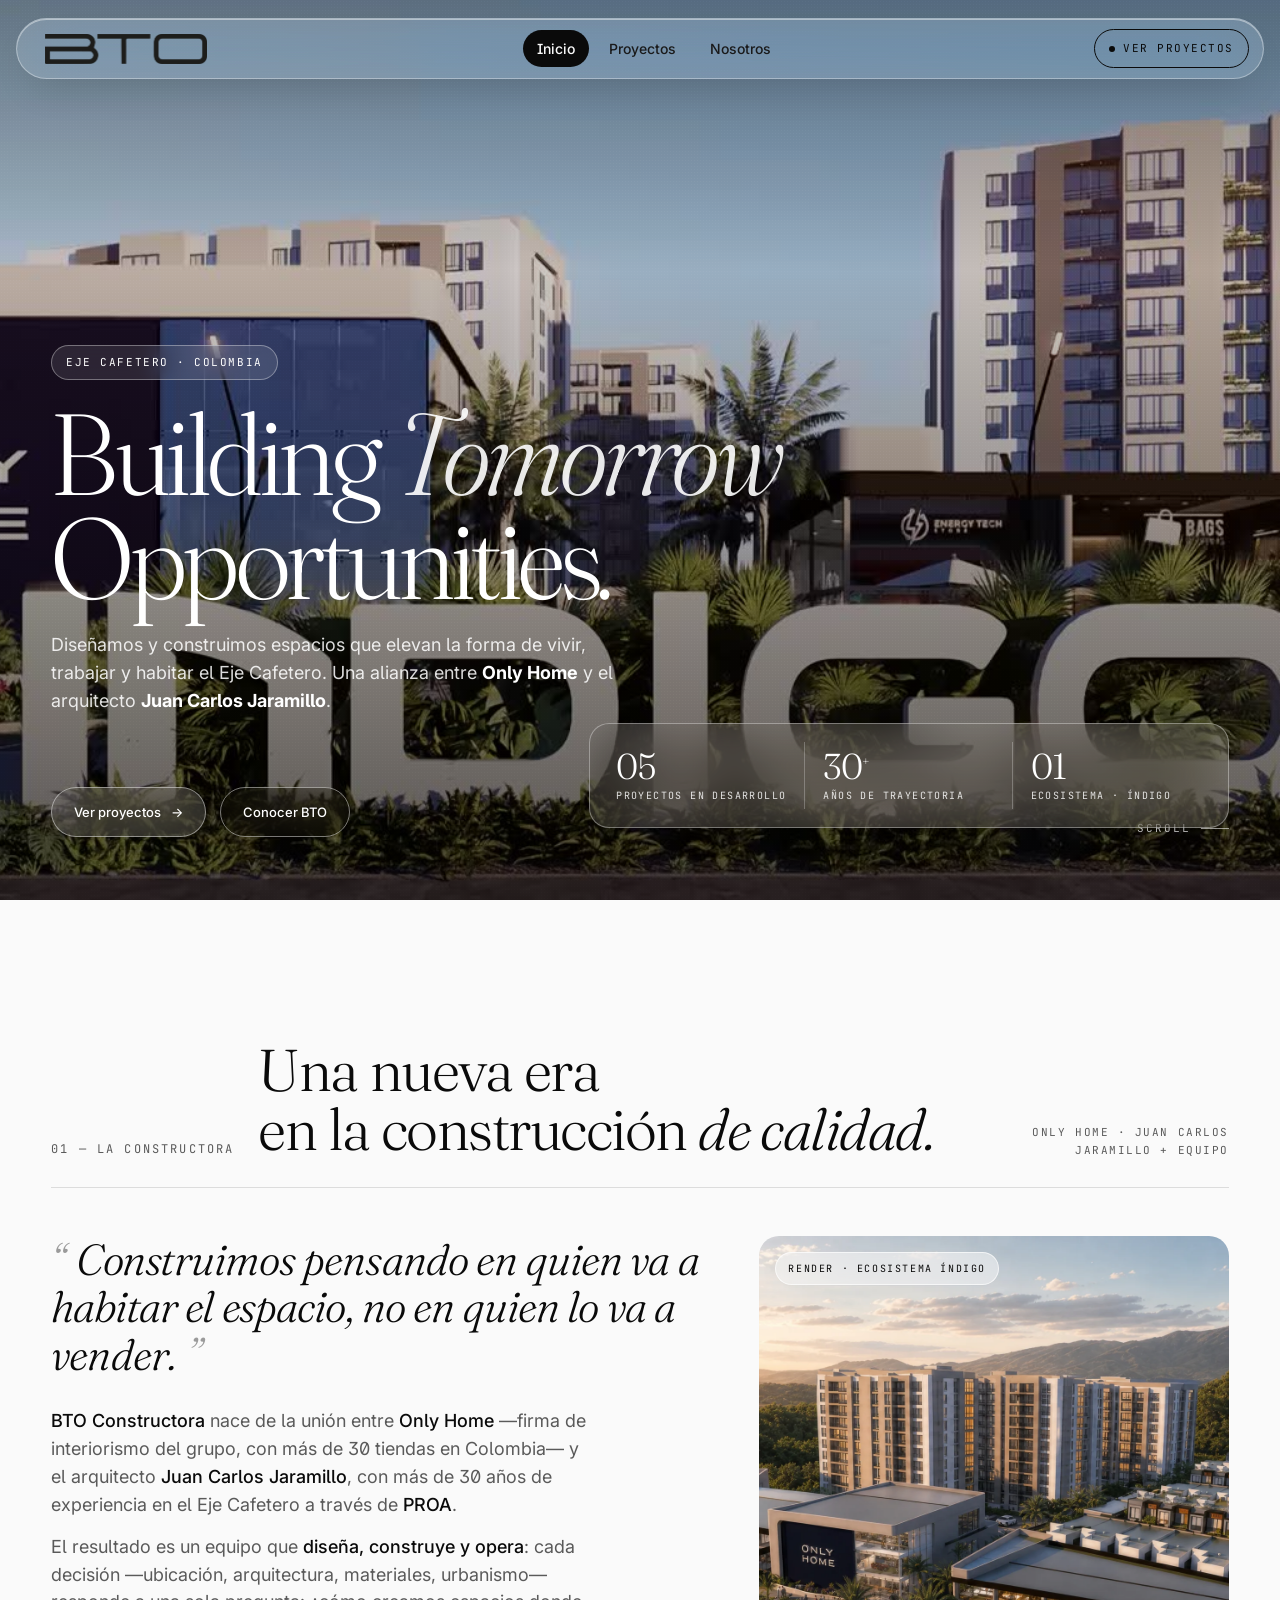
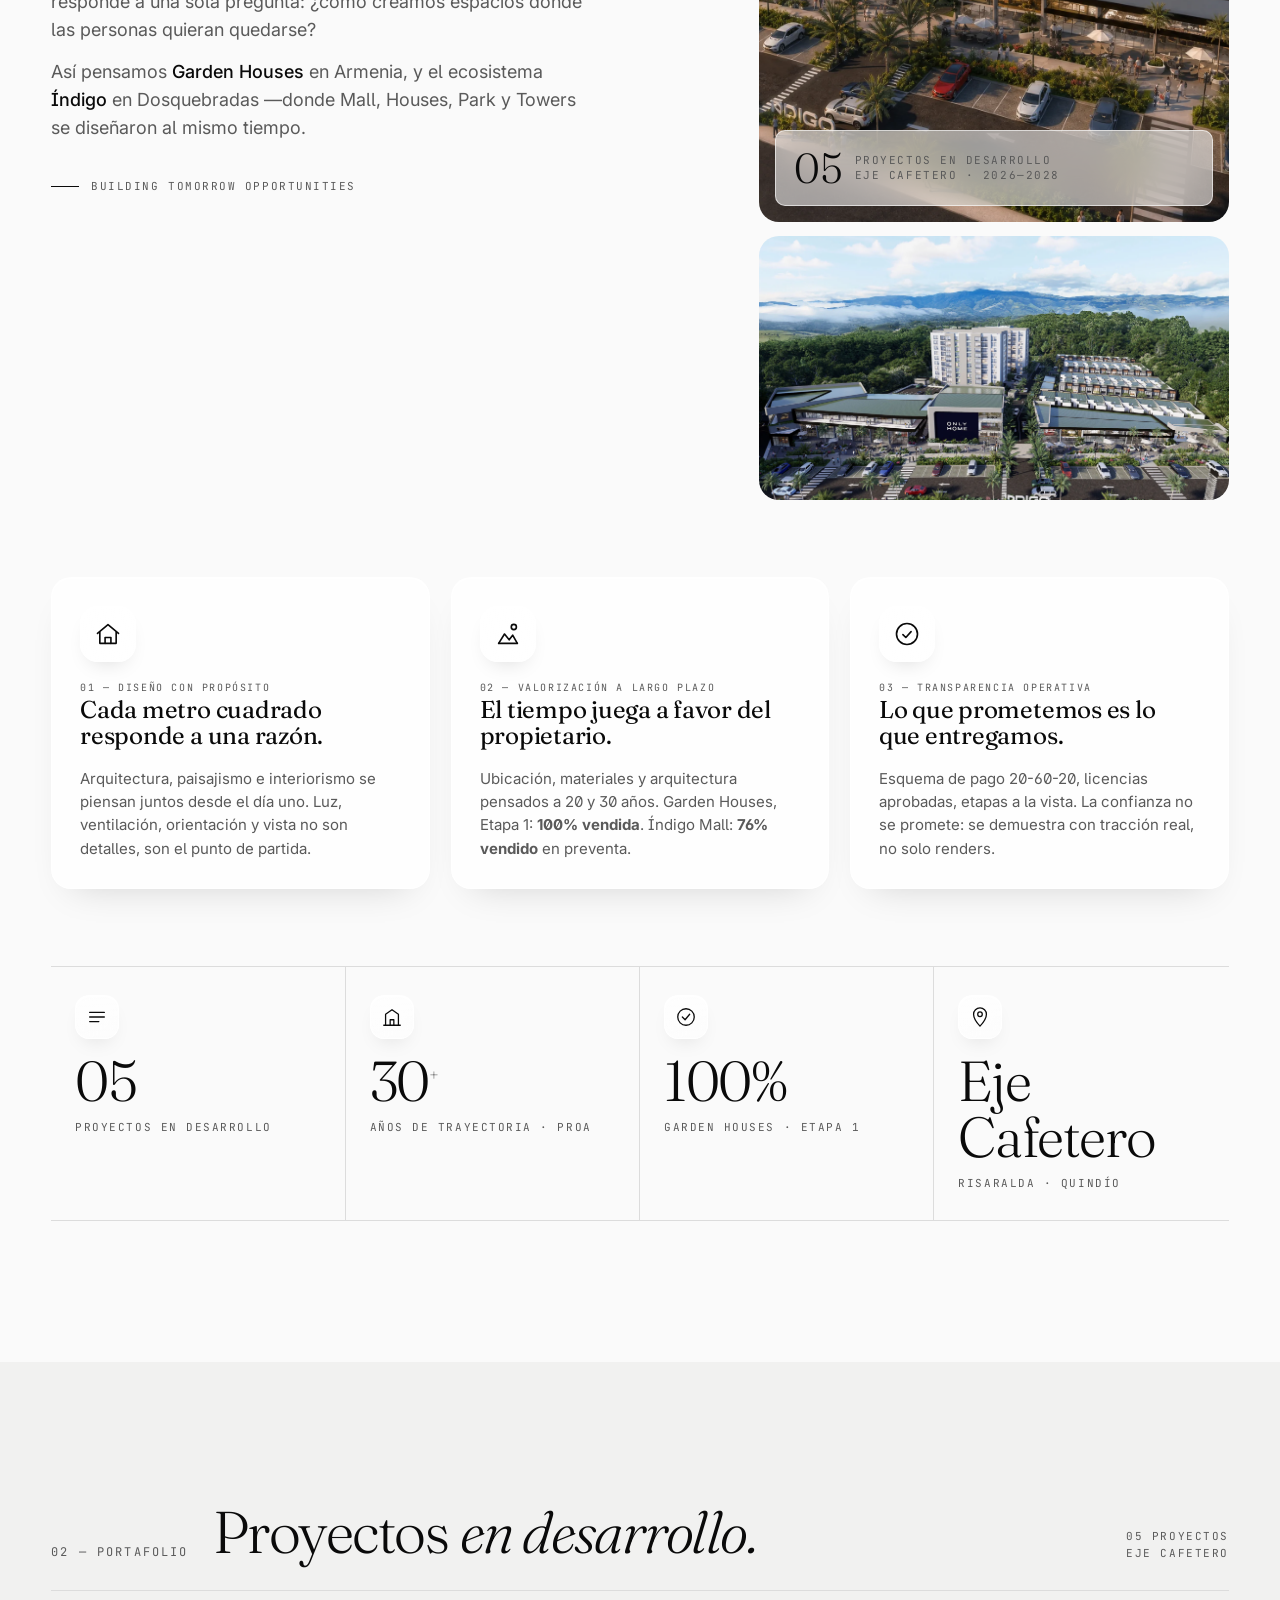
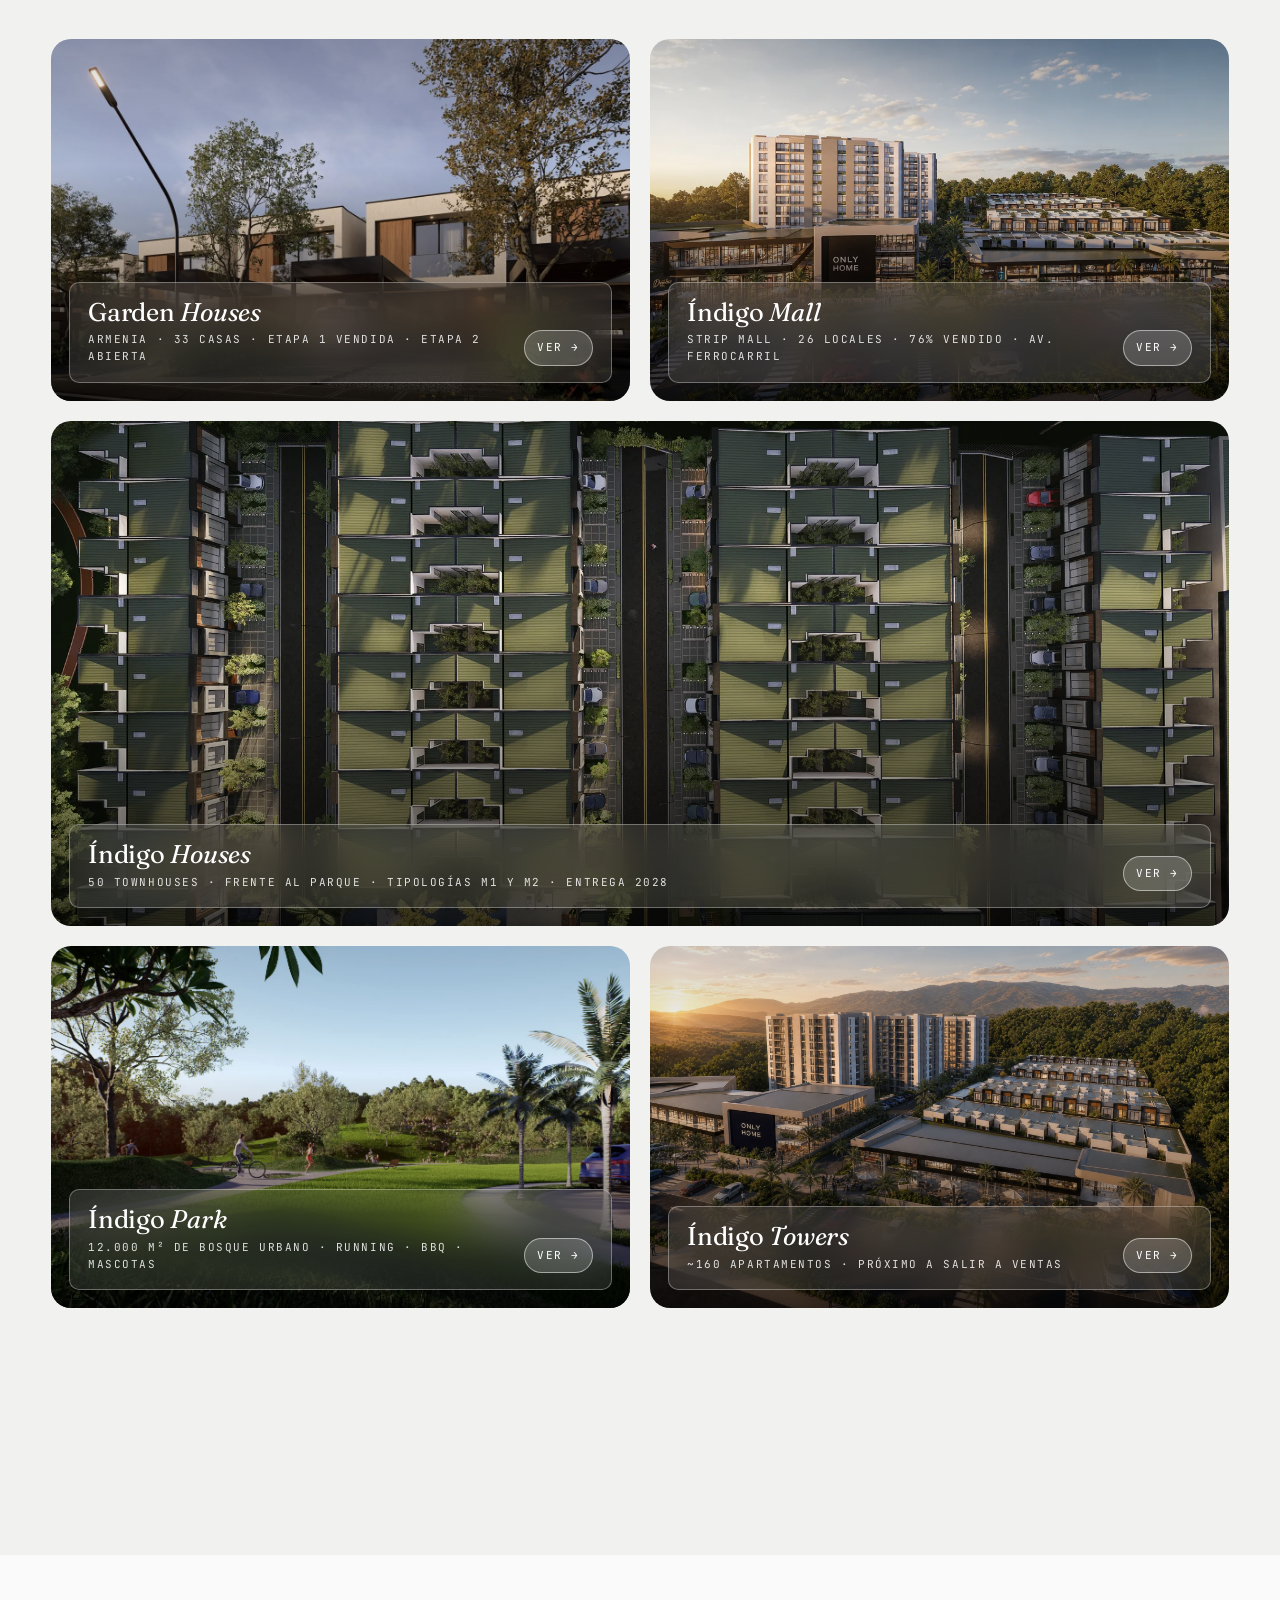
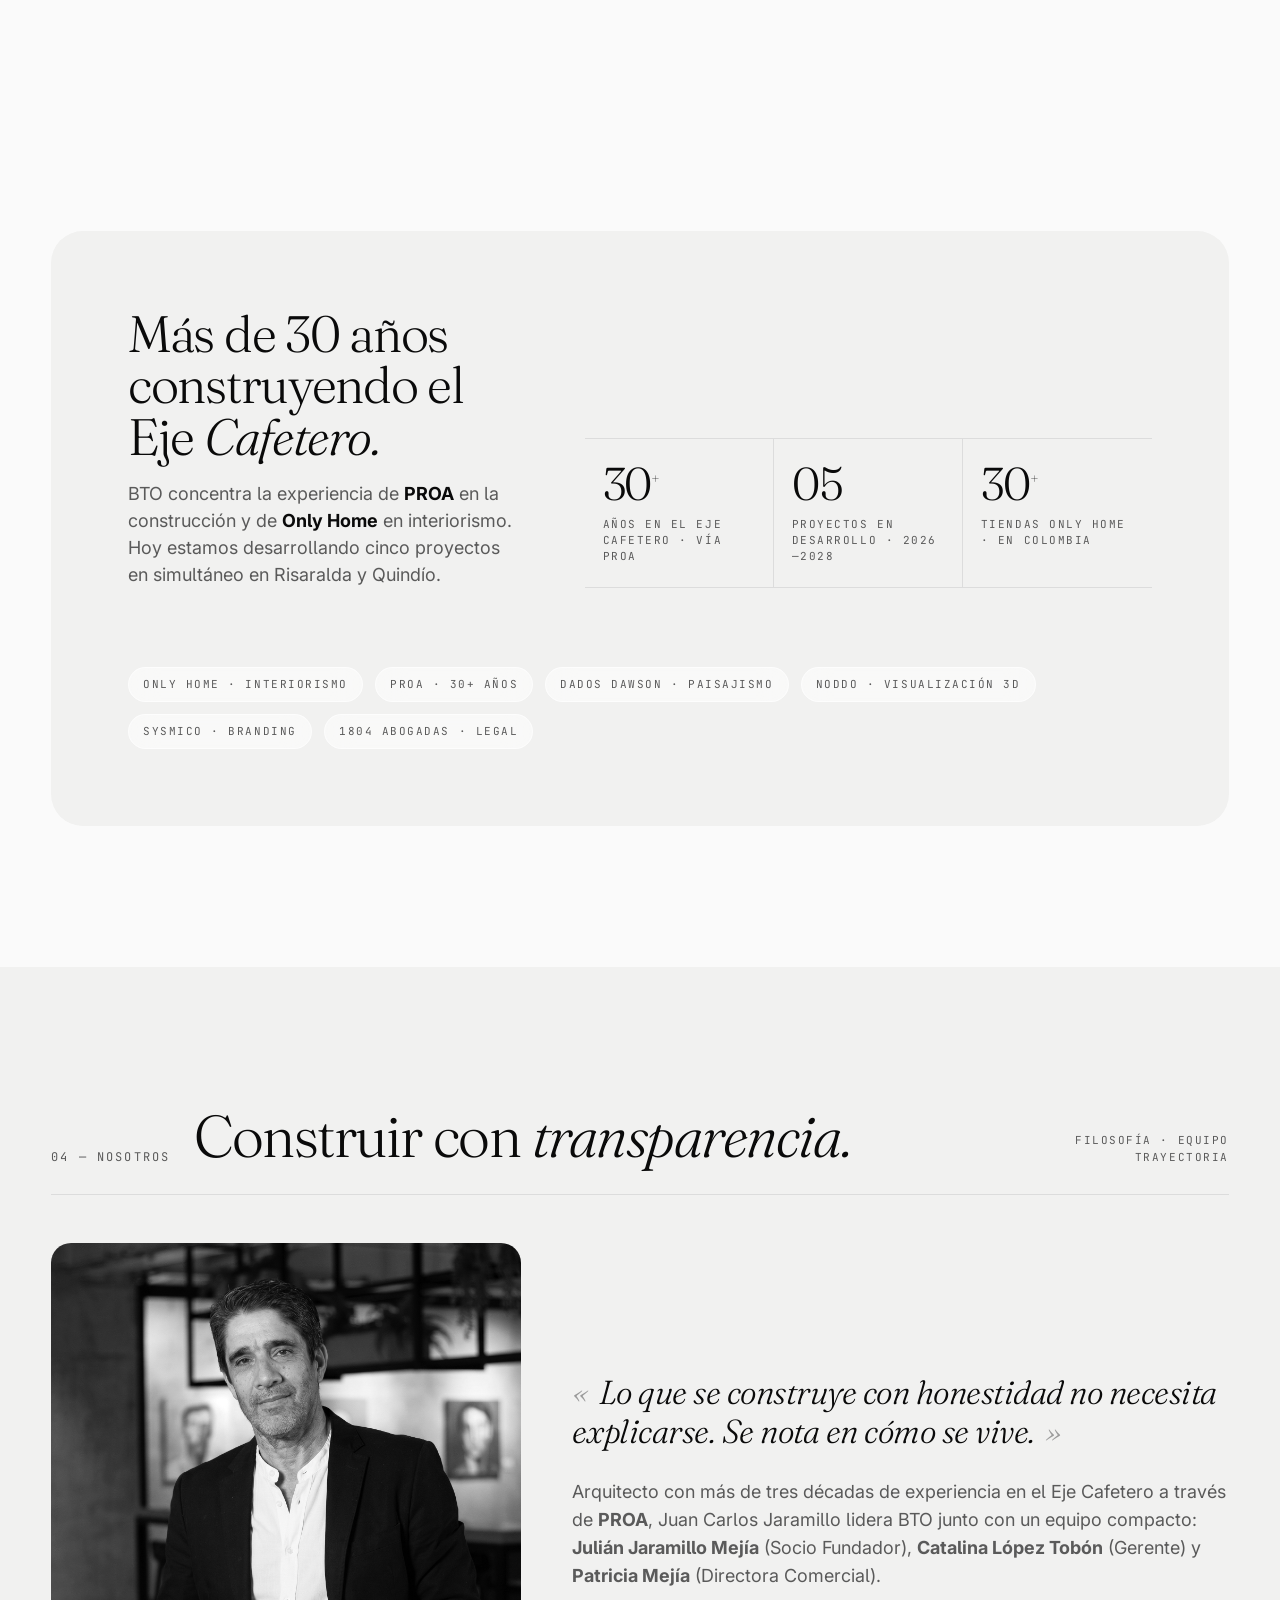
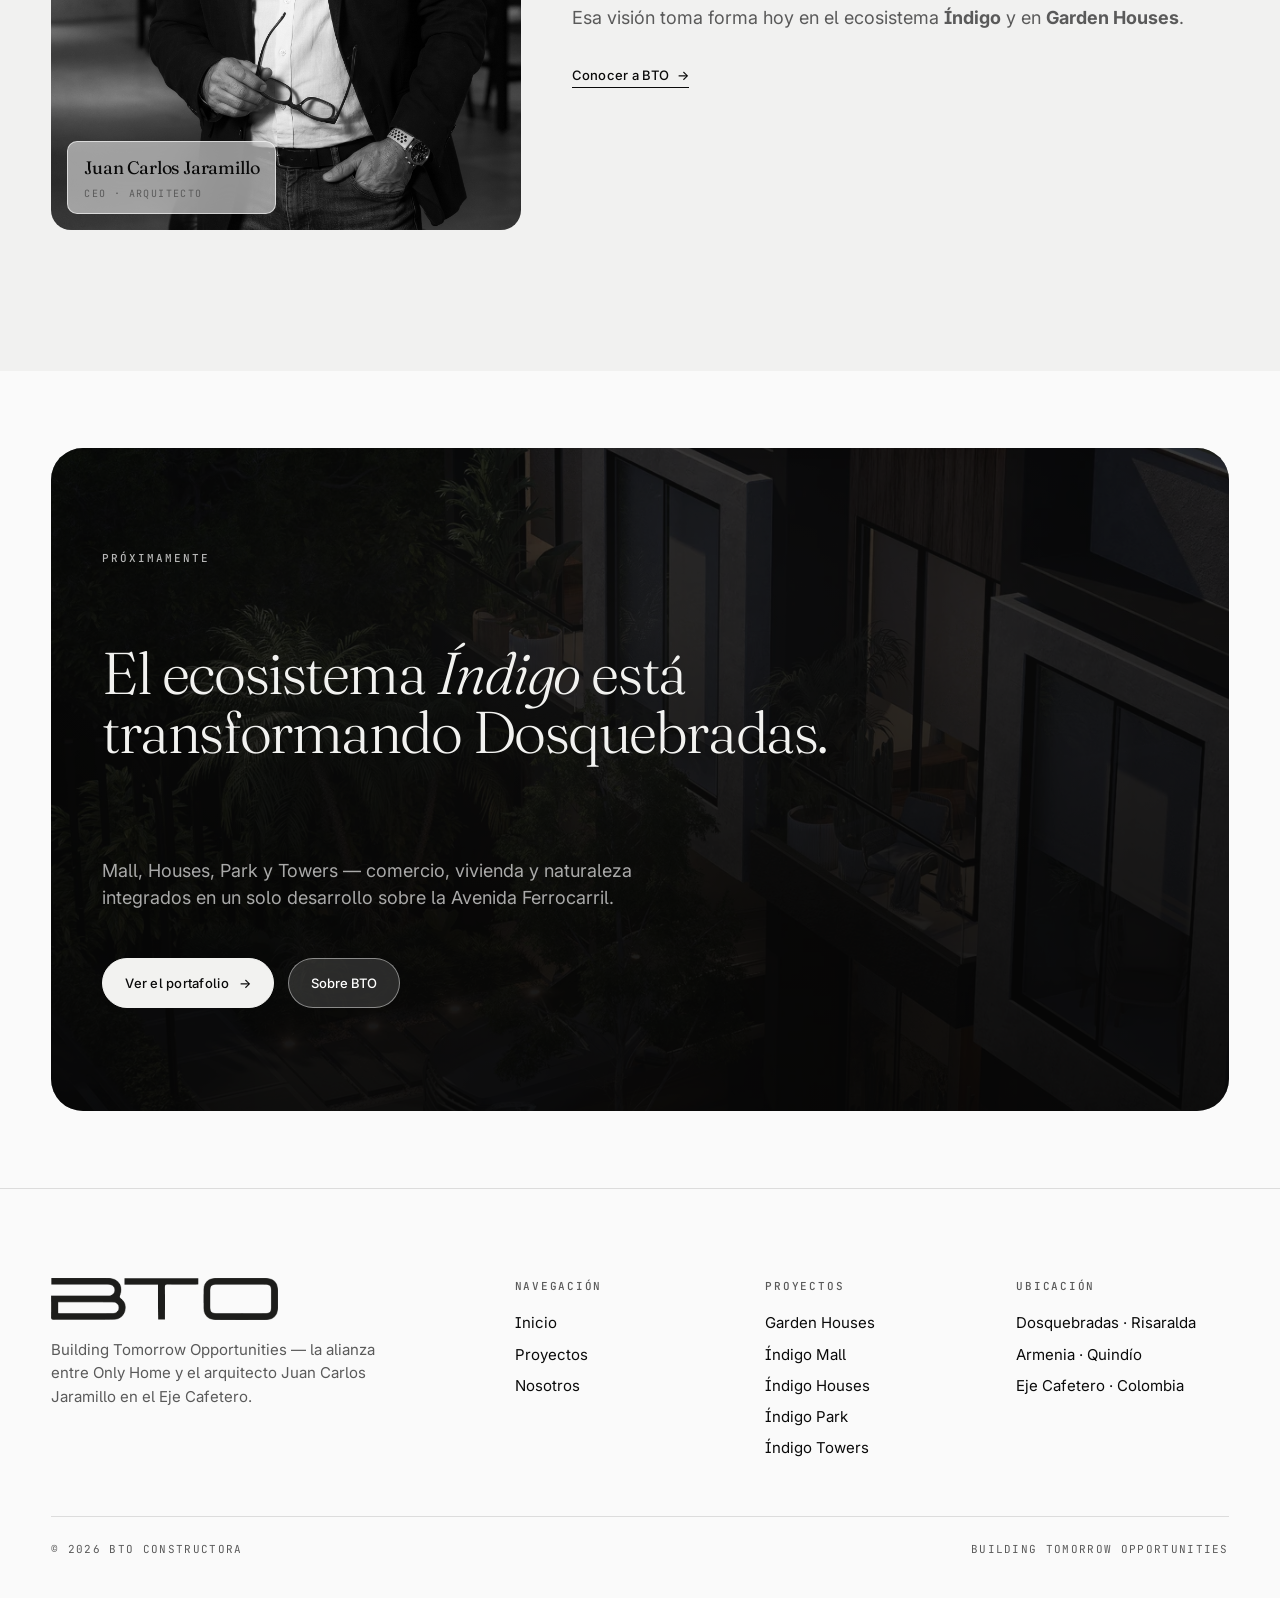
==== index.html @ 33cc19b8 "Initial commit: BTO Constructora website - Home with video hero, 5 projects grid, trayectoria & conf" ====
<!doctype html>
<html lang="es">
<head>
<meta charset="utf-8" />
<meta name="viewport" content="width=device-width, initial-scale=1" />
<title>BTO Constructora — Building Tomorrow Opportunities</title>
<meta name="description" content="BTO Constructora — proyectos residenciales y comerciales en el Eje Cafetero. Garden Houses, Índigo Mall, Índigo Houses, Índigo Park e Índigo Towers." />
<link rel="preconnect" href="https://fonts.googleapis.com">
<link rel="preconnect" href="https://fonts.gstatic.com" crossorigin>
<link href="https://fonts.googleapis.com/css2?family=Fraunces:ital,opsz,wght@0,9..144,300;0,9..144,400;1,9..144,300;1,9..144,400&family=Inter:wght@400;500;600&family=JetBrains+Mono:wght@400;500&display=swap" rel="stylesheet">
<link rel="stylesheet" href="assets/css/style.css">
</head>
<body>

<!-- ===== NAV ===== -->
<nav class="nav" aria-label="Principal">
  <a class="nav__brand" href="index.html">
    <img class="nav__brand-img" src="assets/img/brand/logo-black.png" alt="BTO Constructora">
  </a>
  <div class="nav__links">
    <a class="nav__link is-active" href="index.html">Inicio</a>
    <a class="nav__link" href="proyectos.html">Proyectos</a>
    <a class="nav__link" href="nosotros.html">Nosotros</a>
  </div>
  <a class="nav__cta" href="proyectos.html"><span class="dot"></span>Ver proyectos</a>
  <button class="nav__burger" aria-label="Menú"><span></span></button>
</nav>

<!-- ===== HERO ===== -->
<header class="hero">
  <div class="hero__media">
    <video autoplay muted loop playsinline poster="assets/video/hero-poster.jpg">
      <source src="assets/video/hero.webm" type="video/webm">
      <source src="assets/video/hero.mp4" type="video/mp4">
    </video>
  </div>
  <div class="hero__scrim"></div>
  <div class="hero__grain"></div>

  <div class="hero__content">
    <div>
      <div class="hero__chip" style="display:inline-flex;">Eje Cafetero · Colombia</div>
      <h1 class="display hero__title" style="font-size: clamp(56px, 9vw, 168px); margin: 22px 0 0;">
        Building <em>Tomorrow</em><br>Opportunities.
      </h1>
      <p class="hero__sub">
        Diseñamos y construimos espacios que elevan la forma de vivir, trabajar y habitar el Eje Cafetero.
        Una alianza entre <strong style="color:#fff;">Only Home</strong> y el arquitecto <strong style="color:#fff;">Juan Carlos Jaramillo</strong>.
      </p>
    </div>

    <div class="hero__bar">
      <div class="hero__meta">
        <a class="btn-glass" href="proyectos.html">Ver proyectos <span class="arrow">→</span></a>
        <a class="btn-glass" href="nosotros.html" style="background:transparent;">Conocer BTO</a>
      </div>
      <div class="hero__scroll">Scroll</div>
    </div>
  </div>

  <!-- Floating KPIs -->
  <div class="hero__kpis" aria-hidden="true">
    <div class="hero__kpi"><div class="hero__kpi-num">05</div><div class="hero__kpi-lbl">Proyectos en desarrollo</div></div>
    <div class="hero__kpi"><div class="hero__kpi-num">30<sup>+</sup></div><div class="hero__kpi-lbl">Años de trayectoria</div></div>
    <div class="hero__kpi"><div class="hero__kpi-num">01</div><div class="hero__kpi-lbl">Ecosistema · Índigo</div></div>
  </div>
</header>

<!-- ============================================================
     SECCIÓN 01 — La constructora
     ============================================================ -->
<section class="section page">
  <div class="container">
    <div class="sec-head reveal">
      <div class="sec-head__num">01 — La constructora</div>
      <h2 class="sec-head__title">Una nueva era<br>en la construcción <em>de calidad.</em></h2>
      <div class="sec-head__right">Only Home · Juan Carlos<br>Jaramillo + Equipo</div>
    </div>

    <div class="preso reveal">
      <div class="preso__left">
        <blockquote class="preso__quote">
          Construimos pensando en quien va a <em>habitar</em> el espacio, no en quien lo va a vender.
        </blockquote>
        <div class="preso__copy">
          <p><strong>BTO Constructora</strong> nace de la unión entre <strong>Only Home</strong> —firma de interiorismo del grupo, con más de 30 tiendas en Colombia— y el arquitecto <strong>Juan Carlos Jaramillo</strong>, con más de 30 años de experiencia en el Eje Cafetero a través de <strong>PROA</strong>.</p>
          <p>El resultado es un equipo que <strong>diseña, construye y opera</strong>: cada decisión —ubicación, arquitectura, materiales, urbanismo— responde a una sola pregunta: ¿cómo creamos espacios donde las personas quieran quedarse?</p>
          <p>Así pensamos <strong>Garden Houses</strong> en Armenia, y el ecosistema <strong>Índigo</strong> en Dosquebradas —donde Mall, Houses, Park y Towers se diseñaron al mismo tiempo.</p>
        </div>
        <div class="preso__signature">Building Tomorrow Opportunities</div>
      </div>

      <div class="preso__right">
        <div class="preso__media">
          <span class="preso__chip">Render · Ecosistema Índigo</span>
          <img src="assets/img/projects/indigo-mall/indigo-mall-render-aereo-completo-luz-dorada-atardecer.webp" alt="Render aéreo ecosistema Índigo">
          <div class="preso__stat">
            <div class="preso__stat-num">05</div>
            <div class="preso__stat-lbl">Proyectos en desarrollo<br>Eje Cafetero · 2026—2028</div>
          </div>
        </div>
        <div class="preso__media-2">
          <img src="assets/img/projects/indigo-houses/indigo-houses-proyecto-residencial-vista-aerea-master-plan.webp" alt="Master plan Índigo Houses">
        </div>
      </div>
    </div>

    <!-- Pilares -->
    <div class="pillars reveal">
      <div class="pillar">
        <span class="ficon lg">
          <svg viewBox="0 0 24 24" aria-hidden="true">
            <path d="M3 11.5L12 4l9 7.5"/><path d="M5 10.5V20h14V10.5"/><path d="M9.5 20v-5h5v5"/>
          </svg>
        </span>
        <div>
          <div class="pillar__tag">01 — Diseño con propósito</div>
          <h3 class="pillar__title">Cada metro cuadrado responde a una razón.</h3>
        </div>
        <p class="pillar__body">Arquitectura, paisajismo e interiorismo se piensan juntos desde el día uno. Luz, ventilación, orientación y vista no son detalles, son el punto de partida.</p>
      </div>

      <div class="pillar">
        <span class="ficon lg">
          <svg viewBox="0 0 24 24" aria-hidden="true">
            <path d="M4 20l5-8 4 5 3-4 4 7"/><path d="M4 20h16"/><circle cx="17" cy="6" r="2.2"/>
          </svg>
        </span>
        <div>
          <div class="pillar__tag">02 — Valorización a largo plazo</div>
          <h3 class="pillar__title">El tiempo juega a favor del propietario.</h3>
        </div>
        <p class="pillar__body">Ubicación, materiales y arquitectura pensados a 20 y 30 años. Garden Houses, Etapa 1: <strong>100% vendida</strong>. Índigo Mall: <strong>76% vendido</strong> en preventa.</p>
      </div>

      <div class="pillar">
        <span class="ficon lg">
          <svg viewBox="0 0 24 24" aria-hidden="true">
            <path d="M3 12a9 9 0 0118 0v0a9 9 0 01-18 0z"/><path d="M8.5 12.5l2.5 2.5 4.5-5"/>
          </svg>
        </span>
        <div>
          <div class="pillar__tag">03 — Transparencia operativa</div>
          <h3 class="pillar__title">Lo que prometemos es lo que entregamos.</h3>
        </div>
        <p class="pillar__body">Esquema de pago 20-60-20, licencias aprobadas, etapas a la vista. La confianza no se promete: se demuestra con tracción real, no solo renders.</p>
      </div>
    </div>

    <!-- KPIs con iconos -->
    <div class="kpis reveal" style="margin-top: clamp(48px, 6vw, 80px);">
      <div class="kpi">
        <div class="kpi__icon"><span class="ficon"><svg viewBox="0 0 24 24"><path d="M4 7h16"/><path d="M4 12h16"/><path d="M4 17h10"/></svg></span></div>
        <div class="kpi__num">05</div>
        <div class="kpi__lbl">Proyectos en desarrollo</div>
      </div>
      <div class="kpi">
        <div class="kpi__icon"><span class="ficon"><svg viewBox="0 0 24 24"><path d="M3 21h18"/><path d="M5 21V9l7-5 7 5v12"/><path d="M10 21v-6h4v6"/></svg></span></div>
        <div class="kpi__num">30<sup>+</sup></div>
        <div class="kpi__lbl">Años de trayectoria · PROA</div>
      </div>
      <div class="kpi">
        <div class="kpi__icon"><span class="ficon"><svg viewBox="0 0 24 24"><circle cx="12" cy="12" r="9"/><path d="M8 12l3 3 5-6"/></svg></span></div>
        <div class="kpi__num">100%</div>
        <div class="kpi__lbl">Garden Houses · Etapa 1</div>
      </div>
      <div class="kpi">
        <div class="kpi__icon"><span class="ficon"><svg viewBox="0 0 24 24"><path d="M12 22s-7-7.5-7-13a7 7 0 1114 0c0 5.5-7 13-7 13z"/><circle cx="12" cy="9" r="2.5"/></svg></span></div>
        <div class="kpi__num">Eje<br>Cafetero</div>
        <div class="kpi__lbl">Risaralda · Quindío</div>
      </div>
    </div>
  </div>
</section>

<!-- ============================================================
     SECCIÓN 02 — Proyectos en desarrollo (5 proyectos)
     ============================================================ -->
<section class="section page bg-soft">
  <div class="container">
    <div class="sec-head reveal">
      <div class="sec-head__num">02 — Portafolio</div>
      <h2 class="sec-head__title">Proyectos <em>en desarrollo.</em></h2>
      <div class="sec-head__right">05 proyectos<br>Eje Cafetero</div>
    </div>

    <div class="projects-5">
      <!-- Garden Houses -->
      <a class="project-card reveal" href="proyectos/garden-houses.html">
        <span class="project-card__badge">Armenia · En obra</span>
        <div class="project-card__media">
          <img src="assets/img/projects/garden-houses/fachada-casa-sinerx-01.webp" alt="Garden Houses — fachada">
          <div class="project-card__scrim"></div>
        </div>
        <div class="project-card__caption">
          <div>
            <div class="project-card__title">Garden <em>Houses</em></div>
            <div class="project-card__meta">Armenia · 33 casas · Etapa 1 vendida · Etapa 2 abierta</div>
          </div>
          <span class="project-card__cta">Ver →</span>
        </div>
      </a>

      <!-- Indigo Mall -->
      <a class="project-card reveal" href="proyectos/indigo-mall.html">
        <span class="project-card__badge">Dosquebradas · En obra</span>
        <div class="project-card__media">
          <img src="assets/img/projects/indigo-mall/indigo-mall-render-aereo-atardecer-complejo-comercial.webp" alt="Índigo Mall — render aéreo">
          <div class="project-card__scrim"></div>
        </div>
        <div class="project-card__caption">
          <div>
            <div class="project-card__title">Índigo <em>Mall</em></div>
            <div class="project-card__meta">Strip mall · 26 locales · 76% vendido · Av. Ferrocarril</div>
          </div>
          <span class="project-card__cta">Ver →</span>
        </div>
      </a>

      <!-- Indigo Houses (featured - full width) -->
      <a class="project-card featured reveal" href="proyectos/indigo-houses.html">
        <span class="project-card__badge">Dosquebradas · Etapa 2</span>
        <div class="project-card__media">
          <img src="assets/img/projects/indigo-houses/indigo-houses-vista-dron-conjunto-completo-aereo.webp" alt="Índigo Houses — vista aérea conjunto">
          <div class="project-card__scrim"></div>
        </div>
        <div class="project-card__caption">
          <div>
            <div class="project-card__title">Índigo <em>Houses</em></div>
            <div class="project-card__meta">50 townhouses · Frente al parque · Tipologías M1 y M2 · Entrega 2028</div>
          </div>
          <span class="project-card__cta">Ver →</span>
        </div>
      </a>

      <!-- Indigo Park -->
      <a class="project-card reveal" href="proyectos/indigo-park.html">
        <span class="project-card__badge">Ecosistema Índigo</span>
        <div class="project-card__media">
          <img src="assets/img/projects/indigo-park/cover.webp" alt="Índigo Park">
          <div class="project-card__scrim"></div>
        </div>
        <div class="project-card__caption">
          <div>
            <div class="project-card__title">Índigo <em>Park</em></div>
            <div class="project-card__meta">12.000 m² de bosque urbano · Running · BBQ · Mascotas</div>
          </div>
          <span class="project-card__cta">Ver →</span>
        </div>
      </a>

      <!-- Indigo Towers -->
      <a class="project-card reveal" href="proyectos/indigo-towers.html">
        <span class="project-card__badge soon">Próximamente</span>
        <div class="project-card__media">
          <img src="assets/img/projects/indigo-towers/cover.webp" alt="Índigo Towers">
          <div class="project-card__scrim"></div>
        </div>
        <div class="project-card__caption">
          <div>
            <div class="project-card__title">Índigo <em>Towers</em></div>
            <div class="project-card__meta">~160 apartamentos · Próximo a salir a ventas</div>
          </div>
          <span class="project-card__cta">Ver →</span>
        </div>
      </a>
    </div>

    <div style="margin-top: 56px; text-align: center;" class="reveal">
      <a class="btn" href="proyectos.html">Ver todos los proyectos <span class="arrow">→</span></a>
    </div>
  </div>
</section>

<!-- ============================================================
     SECCIÓN 03 — Trayectoria & Confianza
     ============================================================ -->
<section class="section page">
  <div class="container">
    <div class="sec-head reveal">
      <div class="sec-head__num">03 — Trayectoria</div>
      <h2 class="sec-head__title">Confianza, <em>en cifras.</em></h2>
      <div class="sec-head__right">PROA · Only Home<br>+ BTO</div>
    </div>

    <div class="trust reveal">
      <div>
        <h3 class="trust__title">Más de 30 años construyendo el Eje <em>Cafetero.</em></h3>
        <p class="trust__lead">
          BTO concentra la experiencia de <strong style="color: var(--ink)">PROA</strong> en la construcción y de <strong style="color: var(--ink)">Only Home</strong> en interiorismo. Hoy estamos desarrollando cinco proyectos en simultáneo en Risaralda y Quindío.
        </p>
      </div>
      <div class="trust__stats">
        <div class="trust__stat">
          <div class="trust__stat-num">30<sup>+</sup></div>
          <div class="trust__stat-lbl">Años en el Eje Cafetero · vía PROA</div>
        </div>
        <div class="trust__stat">
          <div class="trust__stat-num">05</div>
          <div class="trust__stat-lbl">Proyectos en desarrollo · 2026—2028</div>
        </div>
        <div class="trust__stat">
          <div class="trust__stat-num">30<sup>+</sup></div>
          <div class="trust__stat-lbl">Tiendas Only Home · en Colombia</div>
        </div>
      </div>

      <div class="trust__partners">
        <span class="trust__partner">Only Home · Interiorismo</span>
        <span class="trust__partner">PROA · 30+ años</span>
        <span class="trust__partner">Dados Dawson · Paisajismo</span>
        <span class="trust__partner">Noddo · Visualización 3D</span>
        <span class="trust__partner">Sysmico · Branding</span>
        <span class="trust__partner">1804 Abogadas · Legal</span>
      </div>
    </div>
  </div>
</section>

<!-- ============================================================
     SECCIÓN 04 — Nosotros teaser
     ============================================================ -->
<section class="section page bg-soft">
  <div class="container">
    <div class="sec-head reveal">
      <div class="sec-head__num">04 — Nosotros</div>
      <h2 class="sec-head__title">Construir con <em>transparencia.</em></h2>
      <div class="sec-head__right">Filosofía · Equipo<br>Trayectoria</div>
    </div>

    <div class="founder reveal">
      <div class="founder__media">
        <img src="assets/img/team/juanjaramillo.jpg" alt="Juan Carlos Jaramillo, CEO y arquitecto de BTO Constructora">
        <div class="founder__badge">
          <div class="n">Juan Carlos Jaramillo</div>
          <div class="r">CEO · Arquitecto</div>
        </div>
      </div>
      <div class="founder__body">
        <blockquote>
          Lo que se construye con honestidad no necesita explicarse. Se nota en cómo se vive.
        </blockquote>
        <p>Arquitecto con más de tres décadas de experiencia en el Eje Cafetero a través de <strong>PROA</strong>, Juan Carlos Jaramillo lidera BTO junto con un equipo compacto: <strong>Julián Jaramillo Mejía</strong> (Socio Fundador), <strong>Catalina López Tobón</strong> (Gerente) y <strong>Patricia Mejía</strong> (Directora Comercial).</p>
        <p>Esa visión toma forma hoy en el ecosistema <strong>Índigo</strong> y en <strong>Garden Houses</strong>.</p>
        <p style="margin-top: 28px;">
          <a class="link-arrow" href="nosotros.html">Conocer a BTO <span class="arrow">→</span></a>
        </p>
      </div>
    </div>
  </div>
</section>

<!-- ===== DARK BAND CTA ===== -->
<section class="page" style="padding-block: clamp(40px, 6vw, 80px);">
  <div class="container">
    <div class="dark-band reveal">
      <div class="dark-band__bg"><img src="assets/img/projects/indigo-houses/indigo-houses-conjunto-vista-aerea-iluminacion-nocturna.webp" alt=""></div>
      <div class="dark-band__inner">
        <div class="eyebrow" style="color: rgba(255,255,255,.7)">Próximamente</div>
        <h2 class="h2" style="max-width: 22ch;">El ecosistema <em>Índigo</em> está transformando Dosquebradas.</h2>
        <p class="muted" style="max-width: 56ch; font-size: var(--t-lead);">
          Mall, Houses, Park y Towers — comercio, vivienda y naturaleza integrados en un solo desarrollo sobre la Avenida Ferrocarril.
        </p>
        <div style="display:flex; gap:14px; flex-wrap: wrap;">
          <a class="btn" href="proyectos.html">Ver el portafolio <span class="arrow">→</span></a>
          <a class="btn-glass" href="nosotros.html">Sobre BTO</a>
        </div>
      </div>
    </div>
  </div>
</section>

<!-- ===== FOOTER ===== -->
<footer class="footer">
  <div class="footer__grid">
    <div>
      <img src="assets/img/brand/logo-black.png" alt="BTO Constructora" style="height: 42px; width: auto; margin-bottom: 18px;">
      <p class="muted" style="max-width: 38ch;">Building Tomorrow Opportunities — la alianza entre Only Home y el arquitecto Juan Carlos Jaramillo en el Eje Cafetero.</p>
    </div>
    <div>
      <h5>Navegación</h5>
      <ul>
        <li><a href="index.html">Inicio</a></li>
        <li><a href="proyectos.html">Proyectos</a></li>
        <li><a href="nosotros.html">Nosotros</a></li>
      </ul>
    </div>
    <div>
      <h5>Proyectos</h5>
      <ul>
        <li><a href="proyectos/garden-houses.html">Garden Houses</a></li>
        <li><a href="proyectos/indigo-mall.html">Índigo Mall</a></li>
        <li><a href="proyectos/indigo-houses.html">Índigo Houses</a></li>
        <li><a href="proyectos/indigo-park.html">Índigo Park</a></li>
        <li><a href="proyectos/indigo-towers.html">Índigo Towers</a></li>
      </ul>
    </div>
    <div>
      <h5>Ubicación</h5>
      <ul>
        <li>Dosquebradas · Risaralda</li>
        <li>Armenia · Quindío</li>
        <li>Eje Cafetero · Colombia</li>
      </ul>
    </div>
  </div>
  <div class="footer__bottom">
    <span>© 2026 BTO Constructora</span>
    <span>Building Tomorrow Opportunities</span>
  </div>
</footer>

<script src="assets/js/main.js"></script>
</body>
</html>
---- assets/css/style.css ----
/* ============================================================
   BTO Constructora — Monochrome Glass System
   Editorial minimalism · B&N · Glassmorphism
   ============================================================ */

:root {
  /* Monochrome palette */
  --bg:           #FAFAFA;
  --bg-soft:      #F1F1F0;
  --bg-deep:      #EDEDEC;
  --ink:          #0A0A0A;
  --ink-soft:     #1A1A1A;
  --ink-muted:    #5A5A5A;
  --ink-faint:    #9A9A9A;
  --line:         #DCDCDC;
  --line-soft:    #E8E8E7;
  --line-dark:    #2A2A2A;
  --on-dark:      #F2F2F0;

  /* Glass surfaces */
  --glass-light:    rgba(255,255,255,0.55);
  --glass-light-2:  rgba(255,255,255,0.72);
  --glass-dark:     rgba(10,10,10,0.42);
  --glass-dark-2:   rgba(10,10,10,0.62);
  --glass-border:   rgba(255,255,255,0.45);
  --glass-border-d: rgba(255,255,255,0.18);
  --blur:           saturate(140%) blur(22px);
  --blur-strong:    saturate(160%) blur(34px);

  /* Type */
  --f-display: "Fraunces", "Times New Roman", serif;
  --f-sans:    "Inter", -apple-system, system-ui, sans-serif;
  --f-mono:    "JetBrains Mono", ui-monospace, monospace;

  /* Scale */
  --t-xs:   clamp(11px, 0.72vw, 13px);
  --t-sm:   clamp(13px, 0.86vw, 15px);
  --t-body: clamp(15px, 1.02vw, 18px);
  --t-lead: clamp(18px, 1.35vw, 22px);
  --t-h4:   clamp(22px, 1.8vw,  28px);
  --t-h3:   clamp(28px, 2.6vw,  44px);
  --t-h2:   clamp(40px, 4.6vw,  76px);
  --t-h1:   clamp(56px, 8.8vw, 160px);

  /* Rhythm */
  --r-xs: 6px; --r-sm: 12px; --r-md: 24px; --r-lg: 48px;
  --r-xl: 96px; --r-2xl: 144px;

  /* Edges */
  --radius-sm: 4px;
  --radius-md: 10px;
  --radius-lg: 20px;
  --radius-xl: 32px;

  /* Motion */
  --e-out: cubic-bezier(.22,.61,.36,1);
  --e-in-out: cubic-bezier(.65,.05,.35,1);
}

* { box-sizing: border-box; }
html, body { margin: 0; padding: 0; }
html { -webkit-font-smoothing: antialiased; text-rendering: optimizeLegibility; scroll-behavior: smooth; }

body {
  font-family: var(--f-sans);
  font-size: var(--t-body);
  line-height: 1.55;
  color: var(--ink);
  background: var(--bg);
  font-feature-settings: "ss01", "ss02", "kern";
  overflow-x: hidden;
}

img, video { display: block; max-width: 100%; }
a { color: inherit; }

/* ============================================================
   Typography utilities
   ============================================================ */
.eyebrow {
  font-family: var(--f-mono);
  font-size: var(--t-xs);
  letter-spacing: 0.18em;
  text-transform: uppercase;
  color: var(--ink-muted);
  font-weight: 500;
}
.display {
  font-family: var(--f-display);
  font-weight: 300;
  letter-spacing: -0.03em;
  line-height: 0.9;
  font-variation-settings: "opsz" 144, "SOFT" 30;
}
.display em { font-style: italic; font-weight: 300; }
.h1 { font-family: var(--f-display); font-weight: 300; font-size: var(--t-h1); line-height: .9; letter-spacing: -0.035em; }
.h1 em { font-style: italic; }
.h2 { font-family: var(--f-display); font-weight: 300; font-size: var(--t-h2); line-height: 1; letter-spacing: -0.025em; }
.h2 em { font-style: italic; }
.h3 { font-family: var(--f-display); font-weight: 400; font-size: var(--t-h3); line-height: 1.05; letter-spacing: -0.015em; margin: 0; }
.h4 { font-family: var(--f-display); font-weight: 400; font-size: var(--t-h4); line-height: 1.15; letter-spacing: -0.01em; margin: 0; }
.lead { font-size: var(--t-lead); line-height: 1.45; color: var(--ink); max-width: 56ch; }
.muted { color: var(--ink-muted); }
.mono  { font-family: var(--f-mono); font-size: var(--t-xs); letter-spacing: 0.1em; text-transform: uppercase; }

/* ============================================================
   Layout
   ============================================================ */
.page { padding-inline: clamp(20px, 4vw, 64px); }
.container { max-width: 1360px; margin: 0 auto; }
.container-narrow { max-width: 980px; margin: 0 auto; }
.grid12 { display: grid; grid-template-columns: repeat(12, 1fr); gap: clamp(16px, 1.6vw, 28px); }
.section { padding-block: clamp(80px, 11vw, 160px); }
.section-tight { padding-block: clamp(56px, 7vw, 104px); }
.rule { height: 1px; background: var(--line); border: 0; margin: 0; }

/* ============================================================
   Glass primitives
   ============================================================ */
.glass {
  background: var(--glass-light);
  backdrop-filter: var(--blur);
  -webkit-backdrop-filter: var(--blur);
  border: 1px solid var(--glass-border);
  border-radius: var(--radius-lg);
  box-shadow:
    0 1px 0 rgba(255,255,255,.6) inset,
    0 24px 60px -24px rgba(0,0,0,.18);
}
.glass-dark {
  background: var(--glass-dark);
  backdrop-filter: var(--blur);
  -webkit-backdrop-filter: var(--blur);
  border: 1px solid var(--glass-border-d);
  border-radius: var(--radius-lg);
  color: var(--on-dark);
  box-shadow:
    0 1px 0 rgba(255,255,255,.08) inset,
    0 24px 60px -24px rgba(0,0,0,.55);
}
.glass-soft {
  background: rgba(255,255,255,0.35);
  backdrop-filter: blur(14px);
  -webkit-backdrop-filter: blur(14px);
  border: 1px solid rgba(255,255,255,.35);
  border-radius: var(--radius-md);
}

/* ============================================================
   Navbar — pure glass, transparent, fixed
   ============================================================ */
.nav {
  position: fixed; top: 18px; left: 50%; transform: translateX(-50%);
  z-index: 100;
  width: min(1320px, calc(100vw - 32px));
  display: grid; grid-template-columns: auto 1fr auto; align-items: center;
  gap: 24px;
  padding: 10px 14px 10px 20px;
  background: rgba(255,255,255,0.18);
  backdrop-filter: blur(28px) saturate(180%);
  -webkit-backdrop-filter: blur(28px) saturate(180%);
  border: 1px solid rgba(255,255,255,.35);
  border-radius: 999px;
  box-shadow:
    0 1px 0 rgba(255,255,255,.45) inset,
    0 18px 40px -18px rgba(0,0,0,.22);
  transition: background .3s var(--e-out), border-color .3s var(--e-out);
}
.nav.is-scrolled {
  background: rgba(255,255,255,0.55);
  border-color: rgba(255,255,255,.6);
}
.nav__brand {
  display: inline-flex; align-items: center; gap: 10px;
  text-decoration: none; color: var(--ink);
  padding: 4px 8px;
}
.nav__brand-img {
  display: block; height: 30px; width: auto;
  filter: none;
}
/* When the nav sits over a dark hero, optionally flip the logo via .nav--on-dark */
.nav--on-dark .nav__brand-img { filter: invert(1) brightness(2); }
.nav__links { display: flex; gap: 6px; justify-content: center; }
.nav__link {
  font-size: 14px; font-weight: 500;
  padding: 8px 14px; border-radius: 999px;
  text-decoration: none; color: var(--ink-soft);
  transition: background .2s var(--e-out), color .2s var(--e-out);
}
.nav__link:hover { background: rgba(10,10,10,.06); }
.nav__link.is-active { background: var(--ink); color: var(--bg); }
.nav__cta {
  display: inline-flex; align-items: center; gap: 8px;
  font-family: var(--f-mono); font-size: 11px; letter-spacing: .14em; text-transform: uppercase;
  color: var(--ink); text-decoration: none;
  padding: 10px 14px; border-radius: 999px;
  border: 1px solid var(--ink);
  transition: background .2s var(--e-out), color .2s var(--e-out);
}
.nav__cta:hover { background: var(--ink); color: var(--bg); }
.nav__cta .dot { width: 6px; height: 6px; border-radius: 50%; background: currentColor; }
.nav__burger { display:none; }

@media (max-width: 880px){
  .nav { grid-template-columns: auto 1fr auto; padding: 10px 14px; }
  .nav__links { display:none; position: absolute; top: calc(100% + 10px); left: 0; right: 0;
    flex-direction: column; padding: 16px; background: rgba(250,250,250,.85);
    backdrop-filter: var(--blur-strong); -webkit-backdrop-filter: var(--blur-strong);
    border: 1px solid rgba(255,255,255,.6); border-radius: var(--radius-lg);
    box-shadow: 0 14px 40px -10px rgba(0,0,0,.2); }
  .nav.is-open .nav__links { display:flex; }
  .nav__link { padding: 12px 16px; border-radius: 12px; }
  .nav__cta { display:none; }
  .nav__burger {
    display: inline-grid; place-items: center;
    width: 38px; height: 38px; border-radius: 50%;
    border: 1px solid var(--ink); background: transparent;
    cursor: pointer;
  }
  .nav__burger span, .nav__burger span::before, .nav__burger span::after {
    content: ""; display:block; width: 16px; height: 1.5px; background: var(--ink); position: relative;
  }
  .nav__burger span::before { position:absolute; top: -5px; left:0; right:0; }
  .nav__burger span::after  { position:absolute; top:  5px; left:0; right:0; }
}

/* ============================================================
   Buttons
   ============================================================ */
.btn {
  display: inline-flex; align-items: center; gap: 10px;
  padding: 14px 22px;
  font-family: var(--f-sans); font-size: var(--t-sm);
  font-weight: 500; letter-spacing: 0.02em;
  border: 1px solid var(--ink);
  color: var(--bg);
  background: var(--ink);
  border-radius: 999px;
  cursor: pointer;
  transition: transform .25s var(--e-out), background .25s var(--e-out), color .25s var(--e-out), border-color .25s var(--e-out);
  text-decoration: none;
}
.btn:hover { transform: translateY(-1px); background: transparent; color: var(--ink); }
.btn .arrow { display:inline-block; transition: transform .25s var(--e-out); }
.btn:hover .arrow { transform: translateX(4px); }

.btn-ghost {
  display: inline-flex; align-items: center; gap: 10px;
  padding: 13px 20px;
  font-family: var(--f-sans); font-size: var(--t-sm); font-weight: 500;
  color: var(--ink);
  background: transparent;
  border: 1px solid var(--ink);
  border-radius: 999px;
  text-decoration: none;
  transition: color .25s var(--e-out), background .25s var(--e-out);
}
.btn-ghost:hover { background: var(--ink); color: var(--bg); }

.btn-glass {
  display: inline-flex; align-items: center; gap: 10px;
  padding: 14px 22px;
  font-family: var(--f-sans); font-size: var(--t-sm); font-weight: 500;
  color: #fff;
  background: rgba(255,255,255,0.14);
  backdrop-filter: var(--blur);
  -webkit-backdrop-filter: var(--blur);
  border: 1px solid rgba(255,255,255,0.45);
  border-radius: 999px;
  text-decoration: none;
  transition: background .25s var(--e-out), transform .25s var(--e-out);
}
.btn-glass:hover { background: rgba(255,255,255,0.28); transform: translateY(-1px); }
.btn-glass.dark { color: #0a0a0a; background: rgba(255,255,255,0.7); border-color: rgba(255,255,255,.85); }
.btn-glass.dark:hover { background: #fff; }

.link-arrow {
  display: inline-flex; align-items: baseline; gap: 8px;
  color: var(--ink); text-decoration: none;
  font-weight: 500; font-size: var(--t-sm); letter-spacing: 0.02em;
  border-bottom: 1px solid currentColor;
  padding-bottom: 2px;
  transition: color .2s var(--e-out), letter-spacing .2s var(--e-out);
}
.link-arrow:hover { letter-spacing: .04em; }
.link-arrow .arrow { display:inline-block; transition: transform .25s var(--e-out); }
.link-arrow:hover .arrow { transform: translateX(4px); }

/* ============================================================
   HERO
   ============================================================ */
.hero {
  position: relative;
  min-height: 100vh;
  display: grid; align-items: end;
  padding: 0;
  overflow: hidden;
  color: #fff;
  background: #0a0a0a;
}
.hero__media {
  position: absolute; inset: 0;
  z-index: 0;
}
.hero__media video, .hero__media img {
  width: 100%; height: 100%; object-fit: cover;
}
.hero__scrim {
  position: absolute; inset: 0;
  background:
    linear-gradient(180deg, rgba(0,0,0,.45) 0%, rgba(0,0,0,.2) 30%, rgba(0,0,0,.65) 100%);
  z-index: 1;
}
.hero__grain {
  position: absolute; inset: 0;
  background-image: radial-gradient(rgba(255,255,255,.04) 1px, transparent 1px);
  background-size: 3px 3px;
  mix-blend-mode: overlay;
  pointer-events: none; z-index: 2;
}
.hero__content {
  position: relative; z-index: 3;
  padding: clamp(120px, 16vh, 200px) clamp(20px, 4vw, 64px) clamp(40px, 7vh, 80px);
  width: 100%;
  display: grid;
  grid-template-columns: 1fr;
  gap: clamp(40px, 6vh, 80px);
}
.hero__title { color: #fff; }
.hero__title em { font-style: italic; opacity: .9; }
.hero__sub {
  font-size: var(--t-lead); max-width: 52ch; color: rgba(255,255,255,.86); margin-top: 22px;
}
.hero__bar {
  display: grid; grid-template-columns: 1fr auto; align-items: end; gap: 24px;
}
.hero__meta { display: flex; flex-wrap: wrap; gap: 14px; align-items: center; }
.hero__chip {
  font-family: var(--f-mono); font-size: 11px; letter-spacing: .14em; text-transform: uppercase;
  padding: 8px 14px; border-radius: 999px;
  background: rgba(255,255,255,.1); border: 1px solid rgba(255,255,255,.35);
  backdrop-filter: blur(14px); -webkit-backdrop-filter: blur(14px);
  color: #fff;
}
.hero__scroll {
  font-family: var(--f-mono); font-size: 11px; letter-spacing: .18em; text-transform: uppercase;
  color: rgba(255,255,255,.7);
  display:inline-flex; align-items:center; gap: 10px;
}
.hero__scroll::after {
  content:""; display:inline-block; width: 28px; height: 1px; background: rgba(255,255,255,.55);
}

/* Floating KPI glass card in hero */
.hero__kpis {
  position: absolute; right: clamp(20px, 4vw, 64px); bottom: clamp(40px, 8vh, 96px);
  z-index: 4;
  display: grid; grid-template-columns: repeat(3, 1fr);
  gap: 0;
  padding: 18px 8px;
  border-radius: var(--radius-lg);
  background: rgba(255,255,255,.1);
  border: 1px solid rgba(255,255,255,.35);
  backdrop-filter: var(--blur-strong); -webkit-backdrop-filter: var(--blur-strong);
  color: #fff;
  min-width: 360px;
}
.hero__kpi { padding: 6px 18px; border-right: 1px solid rgba(255,255,255,.25); text-align: left; }
.hero__kpi:last-child { border-right: none; }
.hero__kpi-num { font-family: var(--f-display); font-weight: 300; font-size: 36px; line-height: 1; letter-spacing: -.02em; }
.hero__kpi-num sup { font-size: 14px; vertical-align: super; opacity: .8; }
.hero__kpi-lbl { font-family: var(--f-mono); font-size: 10px; letter-spacing: .14em; text-transform: uppercase; margin-top: 4px; opacity: .85; }

@media (max-width: 880px){
  .hero__bar { grid-template-columns: 1fr; }
  .hero__kpis { position: static; margin-top: 24px; min-width: 0; }
}

/* ============================================================
   Section headers
   ============================================================ */
.sec-head {
  display: grid; grid-template-columns: auto 1fr auto; align-items: end; gap: 24px;
  padding-bottom: 28px; margin-bottom: 48px;
  border-bottom: 1px solid var(--line);
}
.sec-head__num { font-family: var(--f-mono); font-size: 12px; letter-spacing: .18em; text-transform: uppercase; color: var(--ink-muted); }
.sec-head__title { font-family: var(--f-display); font-weight: 300; font-size: var(--t-h2); line-height: 1; letter-spacing: -.025em; margin: 0; }
.sec-head__title em { font-style: italic; }
.sec-head__right { font-family: var(--f-mono); font-size: 11px; letter-spacing: .14em; text-transform: uppercase; color: var(--ink-muted); text-align: right; }
@media (max-width: 760px){
  .sec-head { grid-template-columns: 1fr; }
  .sec-head__right { text-align: left; }
}

/* ============================================================
   Presentación (intro block)
   ============================================================ */
.intro {
  display: grid; grid-template-columns: 1fr 1fr; gap: clamp(28px, 4vw, 80px);
  align-items: start;
}
.intro__lead { font-family: var(--f-display); font-weight: 300; font-size: var(--t-h3); line-height: 1.15; letter-spacing: -.015em; }
.intro__lead em { font-style: italic; }
.intro__body p { color: var(--ink-muted); font-size: var(--t-lead); line-height: 1.55; margin: 0 0 18px; }
.intro__body p strong { color: var(--ink); font-weight: 500; }
@media (max-width: 880px){ .intro { grid-template-columns: 1fr; } }

/* KPI strip */
.kpis {
  display: grid; grid-template-columns: repeat(4, 1fr);
  gap: 0; margin-top: 56px;
  border-top: 1px solid var(--line); border-bottom: 1px solid var(--line);
}
.kpi { padding: 28px 24px; border-right: 1px solid var(--line); }
.kpi:last-child { border-right: none; }
.kpi__num { font-family: var(--f-display); font-weight: 300; font-size: clamp(40px, 4.4vw, 64px); line-height: 1; letter-spacing: -.025em; }
.kpi__num sup { font-size: 18px; vertical-align: super; opacity: .55; }
.kpi__lbl { font-family: var(--f-mono); font-size: 11px; letter-spacing: .14em; text-transform: uppercase; color: var(--ink-muted); margin-top: 10px; }
@media (max-width: 760px){
  .kpis { grid-template-columns: repeat(2, 1fr); }
  .kpi:nth-child(2) { border-right: none; }
  .kpi:nth-child(-n+2) { border-bottom: 1px solid var(--line); }
}

/* ============================================================
   Project cards (grid)
   ============================================================ */
.projects-grid {
  display: grid; grid-template-columns: repeat(12, 1fr); gap: clamp(16px, 1.6vw, 28px);
}
.project-card {
  position: relative;
  display: block;
  text-decoration: none; color: inherit;
  border-radius: var(--radius-lg);
  overflow: hidden;
  background: var(--bg-soft);
  isolation: isolate;
  transition: transform .35s var(--e-out);
}
.project-card.span-7 { grid-column: span 7; }
.project-card.span-5 { grid-column: span 5; }
.project-card.span-6 { grid-column: span 6; }
.project-card.span-12 { grid-column: span 12; }
.project-card__media {
  position: relative;
  aspect-ratio: 4 / 3;
  overflow: hidden;
}
.project-card.tall .project-card__media { aspect-ratio: 3 / 4; }
.project-card.wide .project-card__media { aspect-ratio: 21 / 9; }
.project-card__media img {
  width: 100%; height: 100%; object-fit: cover;
  transition: transform .8s var(--e-out);
}
.project-card:hover .project-card__media img { transform: scale(1.04); }

/* Card variant: shows full image at natural aspect ratio (no crop, no gray gap) */
.project-card.natural { align-self: start; background: transparent; }
.project-card.natural .project-card__media { aspect-ratio: auto; }
.project-card.natural .project-card__media img { height: auto; display: block; }
.project-card__scrim {
  position: absolute; inset: 0;
  background: linear-gradient(180deg, rgba(0,0,0,.15) 0%, rgba(0,0,0,.0) 35%, rgba(0,0,0,.75) 100%);
}
.project-card__caption {
  position: absolute; left: 18px; right: 18px; bottom: 18px;
  display: grid; grid-template-columns: 1fr auto; gap: 14px; align-items: end;
  color: #fff;
  padding: 16px 18px;
  background: rgba(255,255,255,.1);
  border: 1px solid rgba(255,255,255,.32);
  backdrop-filter: var(--blur);
  -webkit-backdrop-filter: var(--blur);
  border-radius: var(--radius-md);
}
.project-card__title { font-family: var(--f-display); font-weight: 400; font-size: clamp(22px, 2vw, 30px); line-height: 1.05; letter-spacing: -.01em; }
.project-card__meta { font-family: var(--f-mono); font-size: 11px; letter-spacing: .14em; text-transform: uppercase; opacity: .85; margin-top: 6px; }
.project-card__cta {
  font-family: var(--f-mono); font-size: 11px; letter-spacing: .14em; text-transform: uppercase;
  display: inline-flex; align-items: center; gap: 8px;
  padding: 8px 12px; border-radius: 999px;
  background: rgba(255,255,255,.18); border: 1px solid rgba(255,255,255,.5);
  white-space: nowrap;
}
.project-card__badge {
  position: absolute; top: 16px; left: 16px;
  font-family: var(--f-mono); font-size: 10px; letter-spacing: .16em; text-transform: uppercase;
  padding: 6px 10px; border-radius: 999px;
  background: rgba(255,255,255,.18); border: 1px solid rgba(255,255,255,.5);
  backdrop-filter: blur(14px); -webkit-backdrop-filter: blur(14px);
  color: #fff;
}
@media (max-width: 960px){
  .project-card.span-7, .project-card.span-5, .project-card.span-6 { grid-column: span 12; }
}

/* ============================================================
   Project detail page
   ============================================================ */
.project-hero {
  position: relative; min-height: 86vh;
  display: grid; align-items: end;
  color: #fff; overflow: hidden; background: #0a0a0a;
}
.project-hero__media { position: absolute; inset: 0; z-index: 0; }
.project-hero__media img { width:100%; height:100%; object-fit: cover; }
.project-hero__scrim { position: absolute; inset: 0; z-index: 1;
  background: linear-gradient(180deg, rgba(0,0,0,.55) 0%, rgba(0,0,0,.15) 30%, rgba(0,0,0,.75) 100%);
}
.project-hero__content {
  position: relative; z-index: 2;
  padding: clamp(120px, 16vh, 200px) clamp(20px, 4vw, 64px) clamp(40px, 7vh, 80px);
  display: grid; gap: 28px;
}
.project-hero__title { font-family: var(--f-display); font-weight: 300; font-size: clamp(48px, 7vw, 120px); line-height: .92; letter-spacing: -.03em; color: #fff; margin: 0; }
.project-hero__title em { font-style: italic; }
.project-hero__meta {
  display: flex; flex-wrap: wrap; gap: 10px;
}
.project-hero__chip {
  font-family: var(--f-mono); font-size: 11px; letter-spacing: .14em; text-transform: uppercase;
  padding: 8px 14px; border-radius: 999px;
  background: rgba(255,255,255,.12); border: 1px solid rgba(255,255,255,.4);
  backdrop-filter: blur(14px); -webkit-backdrop-filter: blur(14px);
}
.project-hero__desc { max-width: 60ch; font-size: var(--t-lead); color: rgba(255,255,255,.9); line-height: 1.5; }

/* Specs / data card */
.specs-bar {
  display: grid; grid-template-columns: repeat(4, 1fr); gap: 0;
  border-block: 1px solid var(--line);
}
.spec { padding: 28px 24px; border-right: 1px solid var(--line); }
.spec:last-child { border-right: none; }
.spec__lbl { font-family: var(--f-mono); font-size: 11px; letter-spacing: .14em; text-transform: uppercase; color: var(--ink-muted); }
.spec__val { font-family: var(--f-display); font-weight: 400; font-size: clamp(22px, 2vw, 30px); line-height: 1.1; letter-spacing: -.01em; margin-top: 10px; }
@media (max-width: 760px){ .specs-bar { grid-template-columns: repeat(2, 1fr); } .spec:nth-child(2){ border-right: none; } .spec:nth-child(-n+2){ border-bottom: 1px solid var(--line); } }

/* Gallery */
.gallery {
  display: grid; grid-template-columns: repeat(12, 1fr); gap: clamp(8px, 1vw, 16px);
}
.gallery figure { margin: 0; overflow: hidden; border-radius: var(--radius-md); background: var(--bg-soft); }
.gallery img { width: 100%; height: 100%; object-fit: cover; aspect-ratio: 4/3;
  transition: transform .8s var(--e-out);
}
.gallery figure:hover img { transform: scale(1.04); }
.gallery .g-4 { grid-column: span 4; }
.gallery .g-6 { grid-column: span 6; }
.gallery .g-8 { grid-column: span 8; }
.gallery .g-12 { grid-column: span 12; }
.gallery .tall img { aspect-ratio: 3/4; }
.gallery .wide img { aspect-ratio: 21/9; }
@media (max-width: 760px){
  .gallery .g-4, .gallery .g-6, .gallery .g-8 { grid-column: span 12; }
}

/* ============================================================
   Nosotros — sections
   ============================================================ */
.about-hero {
  position: relative; min-height: 72vh;
  display: grid; align-items: end;
  color: #fff; overflow: hidden; background: #0a0a0a;
}
.about-hero__media { position: absolute; inset: 0; z-index: 0; }
.about-hero__media img { width:100%; height:100%; object-fit: cover; }
.about-hero__scrim { position: absolute; inset: 0; z-index: 1; background: linear-gradient(180deg, rgba(0,0,0,.55) 0%, rgba(0,0,0,.25) 40%, rgba(0,0,0,.7) 100%); }
.about-hero__content { position: relative; z-index: 2; padding: clamp(120px, 16vh, 200px) clamp(20px, 4vw, 64px) clamp(40px, 7vh, 80px); display:grid; gap: 24px; }

.founder {
  display: grid; grid-template-columns: 5fr 7fr; gap: clamp(28px, 4vw, 72px); align-items: center;
}
.founder__media {
  position: relative; aspect-ratio: 4/5; border-radius: var(--radius-lg); overflow: hidden; background: var(--bg-soft);
}
.founder__media img { width:100%; height:100%; object-fit: cover; }
.founder__badge {
  position: absolute; left: 16px; bottom: 16px;
  padding: 12px 16px;
  background: rgba(255,255,255,.55);
  backdrop-filter: var(--blur); -webkit-backdrop-filter: var(--blur);
  border: 1px solid rgba(255,255,255,.6);
  border-radius: var(--radius-md);
  color: var(--ink);
}
.founder__badge .n { font-family: var(--f-display); font-weight: 400; font-size: 18px; letter-spacing: -.01em; }
.founder__badge .r { font-family: var(--f-mono); font-size: 10px; letter-spacing: .14em; text-transform: uppercase; color: var(--ink-muted); margin-top: 4px; }
.founder__body blockquote {
  font-family: var(--f-display); font-weight: 300; font-style: italic; font-size: clamp(24px, 2.6vw, 38px); line-height: 1.18; letter-spacing: -.015em;
  margin: 0 0 28px; color: var(--ink);
}
.founder__body blockquote::before { content: "«"; color: var(--ink-faint); margin-right: 4px; }
.founder__body blockquote::after  { content: "»"; color: var(--ink-faint); margin-left: 4px; }
.founder__body p { color: var(--ink-muted); font-size: var(--t-lead); line-height: 1.55; margin: 0 0 14px; }
@media (max-width: 880px){ .founder { grid-template-columns: 1fr; } }

/* Principles grid */
.principles { display: grid; grid-template-columns: repeat(3, 1fr); gap: clamp(14px, 1.6vw, 22px); }
.principle {
  padding: 28px; border-radius: var(--radius-lg);
  background: var(--glass-light-2);
  backdrop-filter: blur(18px); -webkit-backdrop-filter: blur(18px);
  border: 1px solid rgba(255,255,255,.6);
  box-shadow: 0 1px 0 rgba(255,255,255,.6) inset, 0 14px 30px -20px rgba(0,0,0,.18);
  transition: transform .3s var(--e-out);
}
.principle:hover { transform: translateY(-3px); }
.principle__num { font-family: var(--f-mono); font-size: 11px; letter-spacing: .18em; text-transform: uppercase; color: var(--ink-muted); }
.principle__title { font-family: var(--f-display); font-weight: 400; font-size: clamp(22px, 1.9vw, 28px); line-height: 1.1; letter-spacing: -.01em; margin: 14px 0 10px; }
.principle__body { color: var(--ink-muted); font-size: 15px; line-height: 1.55; margin: 0; }
@media (max-width: 880px){ .principles { grid-template-columns: 1fr; } }

/* Team */
.team { display: grid; grid-template-columns: repeat(3, 1fr); gap: clamp(16px, 2vw, 28px); }
.member { display: grid; gap: 14px; }
.member__media { aspect-ratio: 4/5; border-radius: var(--radius-lg); overflow: hidden; background: var(--bg-soft); position: relative; }
.member__media img { width:100%; height:100%; object-fit: cover; transition: transform .8s var(--e-out); }
.member:hover .member__media img { transform: scale(1.03); }
.member__overlay {
  position: absolute; left: 12px; bottom: 12px; right: 12px;
  padding: 10px 14px;
  background: rgba(255,255,255,.45);
  backdrop-filter: blur(14px); -webkit-backdrop-filter: blur(14px);
  border: 1px solid rgba(255,255,255,.6);
  border-radius: var(--radius-md);
  display: flex; justify-content: space-between; align-items: baseline; gap: 12px;
}
.member__overlay .n { font-family: var(--f-display); font-weight: 400; font-size: 18px; letter-spacing: -.01em; color: var(--ink); }
.member__overlay .r { font-family: var(--f-mono); font-size: 10px; letter-spacing: .14em; text-transform: uppercase; color: var(--ink-muted); }
@media (max-width: 760px){ .team { grid-template-columns: 1fr 1fr; } }

/* Timeline */
.timeline { display: grid; gap: 0; border-top: 1px solid var(--line); }
.tl-row {
  display: grid; grid-template-columns: 160px 1fr auto;
  gap: 24px;
  padding: 28px 0;
  border-bottom: 1px solid var(--line);
  align-items: baseline;
}
.tl-year { font-family: var(--f-display); font-weight: 300; font-size: clamp(28px, 2.4vw, 40px); letter-spacing: -.02em; }
.tl-title { font-family: var(--f-display); font-weight: 400; font-size: clamp(20px, 1.6vw, 26px); letter-spacing: -.01em; }
.tl-desc { color: var(--ink-muted); font-size: 15px; line-height: 1.5; margin-top: 6px; max-width: 60ch; }
.tl-tag { font-family: var(--f-mono); font-size: 10px; letter-spacing: .14em; text-transform: uppercase; color: var(--ink-muted); }
@media (max-width: 760px){ .tl-row { grid-template-columns: 1fr; } .tl-tag { justify-self: start; } }

/* ============================================================
   Dark band (used for closing CTAs)
   ============================================================ */
.dark-band {
  position: relative;
  background: #0a0a0a;
  color: var(--on-dark);
  border-radius: var(--radius-xl);
  overflow: hidden;
  padding: clamp(56px, 8vw, 120px) clamp(28px, 4vw, 80px);
}
.dark-band__bg { position: absolute; inset: 0; z-index: 0; opacity: .35; }
.dark-band__bg img { width:100%; height:100%; object-fit: cover; }
.dark-band__bg::after {
  content:""; position: absolute; inset: 0;
  background: radial-gradient(80% 60% at 50% 30%, rgba(255,255,255,.06), transparent 70%),
              linear-gradient(180deg, rgba(0,0,0,.4), rgba(0,0,0,.85));
}
.dark-band__inner { position: relative; z-index: 1; display: grid; gap: 28px; }
.dark-band h2 { color: var(--on-dark); }
.dark-band .muted { color: rgba(255,255,255,.65); }
.dark-band .btn { background: var(--on-dark); color: #0a0a0a; border-color: var(--on-dark); }
.dark-band .btn:hover { background: transparent; color: var(--on-dark); }

/* ============================================================
   Footer
   ============================================================ */
.footer {
  padding: clamp(56px, 7vw, 96px) clamp(20px, 4vw, 64px) 40px;
  background: var(--bg);
  border-top: 1px solid var(--line);
  margin-top: 0;
}
.footer__grid {
  display: grid; grid-template-columns: 2fr 1fr 1fr 1fr; gap: clamp(24px, 3vw, 56px);
  max-width: 1360px; margin: 0 auto;
}
.footer h5 { font-family: var(--f-mono); font-size: 11px; letter-spacing: .16em; text-transform: uppercase; color: var(--ink-muted); margin: 0 0 16px; font-weight: 500; }
.footer ul { list-style: none; padding: 0; margin: 0; display: grid; gap: 8px; }
.footer a { color: var(--ink); text-decoration: none; }
.footer a:hover { text-decoration: underline; }
.footer__big { font-family: var(--f-display); font-weight: 300; font-size: clamp(36px, 4vw, 64px); line-height: 1; letter-spacing: -.025em; }
.footer__big em { font-style: italic; }
.footer__bottom {
  max-width: 1360px; margin: 56px auto 0;
  padding-top: 24px; border-top: 1px solid var(--line);
  display: flex; justify-content: space-between; gap: 16px;
  font-family: var(--f-mono); font-size: 11px; letter-spacing: .12em; text-transform: uppercase; color: var(--ink-muted);
  flex-wrap: wrap;
}
@media (max-width: 760px){
  .footer__grid { grid-template-columns: 1fr 1fr; }
}

/* ============================================================
   Fluid icons
   ============================================================ */
.ficon {
  width: 44px; height: 44px;
  display: inline-grid; place-items: center;
  border-radius: 14px;
  background: linear-gradient(160deg, rgba(255,255,255,.85), rgba(255,255,255,.55));
  backdrop-filter: blur(14px);
  -webkit-backdrop-filter: blur(14px);
  border: 1px solid rgba(255,255,255,.7);
  box-shadow:
    0 1px 0 rgba(255,255,255,.8) inset,
    0 10px 22px -12px rgba(0,0,0,.18);
  color: var(--ink);
}
.ficon svg { width: 22px; height: 22px; stroke: currentColor; stroke-width: 1.4; fill: none; stroke-linecap: round; stroke-linejoin: round; }
.ficon.lg { width: 56px; height: 56px; border-radius: 18px; }
.ficon.lg svg { width: 28px; height: 28px; }
.ficon.on-dark {
  background: linear-gradient(160deg, rgba(255,255,255,.18), rgba(255,255,255,.06));
  border-color: rgba(255,255,255,.28);
  color: #fff;
}

/* ============================================================
   Presentación — editorial composition (Home Sección 01)
   ============================================================ */
.preso {
  display: grid; grid-template-columns: 7fr 5fr;
  gap: clamp(28px, 4vw, 72px);
  align-items: start;
}
.preso__left { display: grid; gap: 28px; }
.preso__quote {
  font-family: var(--f-display); font-weight: 300; font-style: italic;
  font-size: clamp(28px, 3.4vw, 52px); line-height: 1.1; letter-spacing: -.02em;
  margin: 0; color: var(--ink);
}
.preso__quote::before { content: "“"; color: var(--ink-faint); margin-right: 4px; }
.preso__quote::after  { content: "”"; color: var(--ink-faint); margin-left: 4px; }
.preso__copy { display: grid; gap: 14px; max-width: 60ch; }
.preso__copy p { color: var(--ink-muted); font-size: var(--t-lead); line-height: 1.55; margin: 0; }
.preso__copy p strong { color: var(--ink); font-weight: 500; }
.preso__signature {
  margin-top: 8px;
  display: inline-flex; align-items: center; gap: 12px;
  font-family: var(--f-mono); font-size: 11px; letter-spacing: .14em; text-transform: uppercase; color: var(--ink-muted);
}
.preso__signature::before { content:""; width: 28px; height: 1px; background: var(--ink); }

.preso__right {
  position: relative; display: grid; gap: 14px;
}
.preso__media {
  position: relative; aspect-ratio: 4/5; overflow: hidden;
  border-radius: var(--radius-lg); background: var(--bg-soft);
}
.preso__media img { width:100%; height:100%; object-fit: cover; }
.preso__media-2 {
  position: relative; aspect-ratio: 16/9; overflow: hidden;
  border-radius: var(--radius-lg); background: var(--bg-soft);
}
.preso__media-2 img { width:100%; height:100%; object-fit: cover; }
.preso__chip {
  position: absolute; left: 16px; top: 16px;
  font-family: var(--f-mono); font-size: 10px; letter-spacing: .16em; text-transform: uppercase;
  padding: 8px 12px; border-radius: 999px;
  background: rgba(255,255,255,.45); border: 1px solid rgba(255,255,255,.65);
  backdrop-filter: blur(14px); -webkit-backdrop-filter: blur(14px);
  color: var(--ink);
}
.preso__stat {
  position: absolute; left: 16px; bottom: 16px; right: 16px;
  padding: 16px 18px;
  background: rgba(255,255,255,.55);
  backdrop-filter: blur(18px); -webkit-backdrop-filter: blur(18px);
  border: 1px solid rgba(255,255,255,.6);
  border-radius: var(--radius-md);
  display: grid; grid-template-columns: auto 1fr; gap: 14px; align-items: center;
}
.preso__stat-num { font-family: var(--f-display); font-weight: 300; font-size: 42px; line-height: 1; letter-spacing: -.02em; color: var(--ink); }
.preso__stat-lbl { font-family: var(--f-mono); font-size: 11px; letter-spacing: .14em; text-transform: uppercase; color: var(--ink-muted); line-height: 1.4; }
@media (max-width: 960px){ .preso { grid-template-columns: 1fr; } }

/* Pilares — 3 cards with fluid icons */
.pillars {
  display: grid; grid-template-columns: repeat(3, 1fr);
  gap: clamp(14px, 1.6vw, 22px);
  margin-top: clamp(48px, 6vw, 80px);
}
.pillar {
  padding: 28px;
  border-radius: var(--radius-lg);
  background: var(--glass-light-2);
  backdrop-filter: blur(18px); -webkit-backdrop-filter: blur(18px);
  border: 1px solid rgba(255,255,255,.65);
  box-shadow: 0 1px 0 rgba(255,255,255,.7) inset, 0 18px 36px -22px rgba(0,0,0,.18);
  display: grid; gap: 18px; align-content: start;
  transition: transform .3s var(--e-out);
}
.pillar:hover { transform: translateY(-4px); }
.pillar__title { font-family: var(--f-display); font-weight: 400; font-size: clamp(22px, 1.9vw, 28px); letter-spacing: -.01em; line-height: 1.1; margin: 0; }
.pillar__body { color: var(--ink-muted); font-size: 15px; line-height: 1.55; margin: 0; }
.pillar__tag { font-family: var(--f-mono); font-size: 10px; letter-spacing: .16em; text-transform: uppercase; color: var(--ink-muted); }
@media (max-width: 880px){ .pillars { grid-template-columns: 1fr; } }

/* KPIs with icons (used on Home) */
.kpi__icon { margin-bottom: 14px; }

/* ============================================================
   Uniform projects grid (Home) — 4 cards same size
   ============================================================ */
.projects-uniform {
  display: grid; grid-template-columns: repeat(2, 1fr);
  gap: clamp(16px, 1.6vw, 24px);
}
.projects-uniform .project-card { grid-column: auto !important; }
.projects-uniform .project-card__media { aspect-ratio: 16/10; }
@media (max-width: 760px){ .projects-uniform { grid-template-columns: 1fr; } }

/* 5-projects hierarchical grid */
.projects-5 {
  display: grid;
  grid-template-columns: repeat(6, 1fr);
  gap: clamp(16px, 1.6vw, 24px);
}
.projects-5 .project-card { grid-column: span 3; }
.projects-5 .project-card__media { aspect-ratio: 16/10; }
.projects-5 .project-card.featured { grid-column: span 6; }
.projects-5 .project-card.featured .project-card__media { aspect-ratio: 21/9; }
@media (max-width: 760px){
  .projects-5 .project-card,
  .projects-5 .project-card.featured { grid-column: span 6; }
  .projects-5 .project-card__media,
  .projects-5 .project-card.featured .project-card__media { aspect-ratio: 16/10; }
}

/* Project card with external CTA "Ver landing" */
.project-card__cta.external::after { content: "↗"; margin-left: 4px; }

/* Status chip variants */
.project-card__badge.live { background: rgba(70, 220, 120, .18); border-color: rgba(140,255,180,.45); }
.project-card__badge.soon { background: rgba(255,200,80,.18); border-color: rgba(255,220,140,.45); }

/* ============================================================
   Trust / Trayectoria band
   ============================================================ */
.trust {
  position: relative;
  display: grid; grid-template-columns: 5fr 7fr; gap: clamp(28px, 4vw, 64px);
  padding: clamp(48px, 6vw, 96px);
  background: var(--bg-soft);
  border-radius: var(--radius-xl);
  overflow: hidden;
}
.trust__title { font-family: var(--f-display); font-weight: 300; font-size: clamp(36px, 4vw, 64px); line-height: 1; letter-spacing: -.025em; margin: 0 0 18px; }
.trust__title em { font-style: italic; }
.trust__lead { color: var(--ink-muted); font-size: var(--t-lead); line-height: 1.5; margin: 0; max-width: 36ch; }
.trust__stats { display: grid; grid-template-columns: repeat(3, 1fr); gap: 0;
  border-top: 1px solid var(--line); border-bottom: 1px solid var(--line); align-self: end; }
.trust__stat { padding: 22px 18px; border-right: 1px solid var(--line); }
.trust__stat:last-child { border-right: none; }
.trust__stat-num { font-family: var(--f-display); font-weight: 300; font-size: clamp(36px, 3.6vw, 54px); line-height: 1; letter-spacing: -.025em; }
.trust__stat-num sup { font-size: 16px; vertical-align: super; opacity: .55; }
.trust__stat-lbl { font-family: var(--f-mono); font-size: 11px; letter-spacing: .14em; text-transform: uppercase; color: var(--ink-muted); margin-top: 10px; line-height: 1.45; }
.trust__partners { grid-column: 1 / -1; display:flex; flex-wrap: wrap; gap: 12px; align-items:center; margin-top: 28px; }
.trust__partner {
  font-family: var(--f-mono); font-size: 11px; letter-spacing: .14em; text-transform: uppercase; color: var(--ink-muted);
  padding: 8px 14px; border-radius: 999px;
  background: rgba(255,255,255,.55);
  backdrop-filter: blur(14px); -webkit-backdrop-filter: blur(14px);
  border: 1px solid rgba(255,255,255,.6);
}
@media (max-width: 880px){
  .trust { grid-template-columns: 1fr; padding: clamp(28px, 6vw, 56px); }
  .trust__stats { grid-template-columns: 1fr 1fr; }
  .trust__stat:nth-child(2){ border-right: none; }
  .trust__stat:nth-child(-n+2){ border-bottom: 1px solid var(--line); }
}

/* External landing CTA */
.landing-cta {
  display: grid; grid-template-columns: 1fr auto; gap: 24px; align-items: center;
  padding: clamp(28px, 3vw, 40px);
  background: rgba(255,255,255,0.55);
  backdrop-filter: blur(18px); -webkit-backdrop-filter: blur(18px);
  border: 1px solid rgba(255,255,255,.65);
  border-radius: var(--radius-lg);
  box-shadow: 0 1px 0 rgba(255,255,255,.7) inset, 0 18px 36px -22px rgba(0,0,0,.18);
}
.landing-cta__title { font-family: var(--f-display); font-weight: 300; font-size: clamp(22px, 2.2vw, 34px); letter-spacing: -.015em; line-height: 1.15; margin: 0; }
.landing-cta__title em { font-style: italic; }
.landing-cta__desc { color: var(--ink-muted); font-size: 15px; margin-top: 6px; }
@media (max-width: 720px){ .landing-cta { grid-template-columns: 1fr; } }

/* Team — 5-up responsive */
.team-5 { display: grid; grid-template-columns: repeat(5, 1fr); gap: clamp(14px, 1.4vw, 22px); }
@media (max-width: 1100px){ .team-5 { grid-template-columns: repeat(3, 1fr); } }
@media (max-width: 700px) { .team-5 { grid-template-columns: 1fr 1fr; } }

/* ============================================================
   Reveal animation
   ============================================================ */
.reveal { opacity: 0; transform: translateY(20px); transition: opacity .7s var(--e-out), transform .7s var(--e-out); }
.reveal.is-in { opacity: 1; transform: translateY(0); }

/* ============================================================
   Misc
   ============================================================ */
::selection { background: var(--ink); color: var(--bg); }
.bg-soft { background: var(--bg-soft); }
.bg-dark { background: #0a0a0a; color: var(--on-dark); }
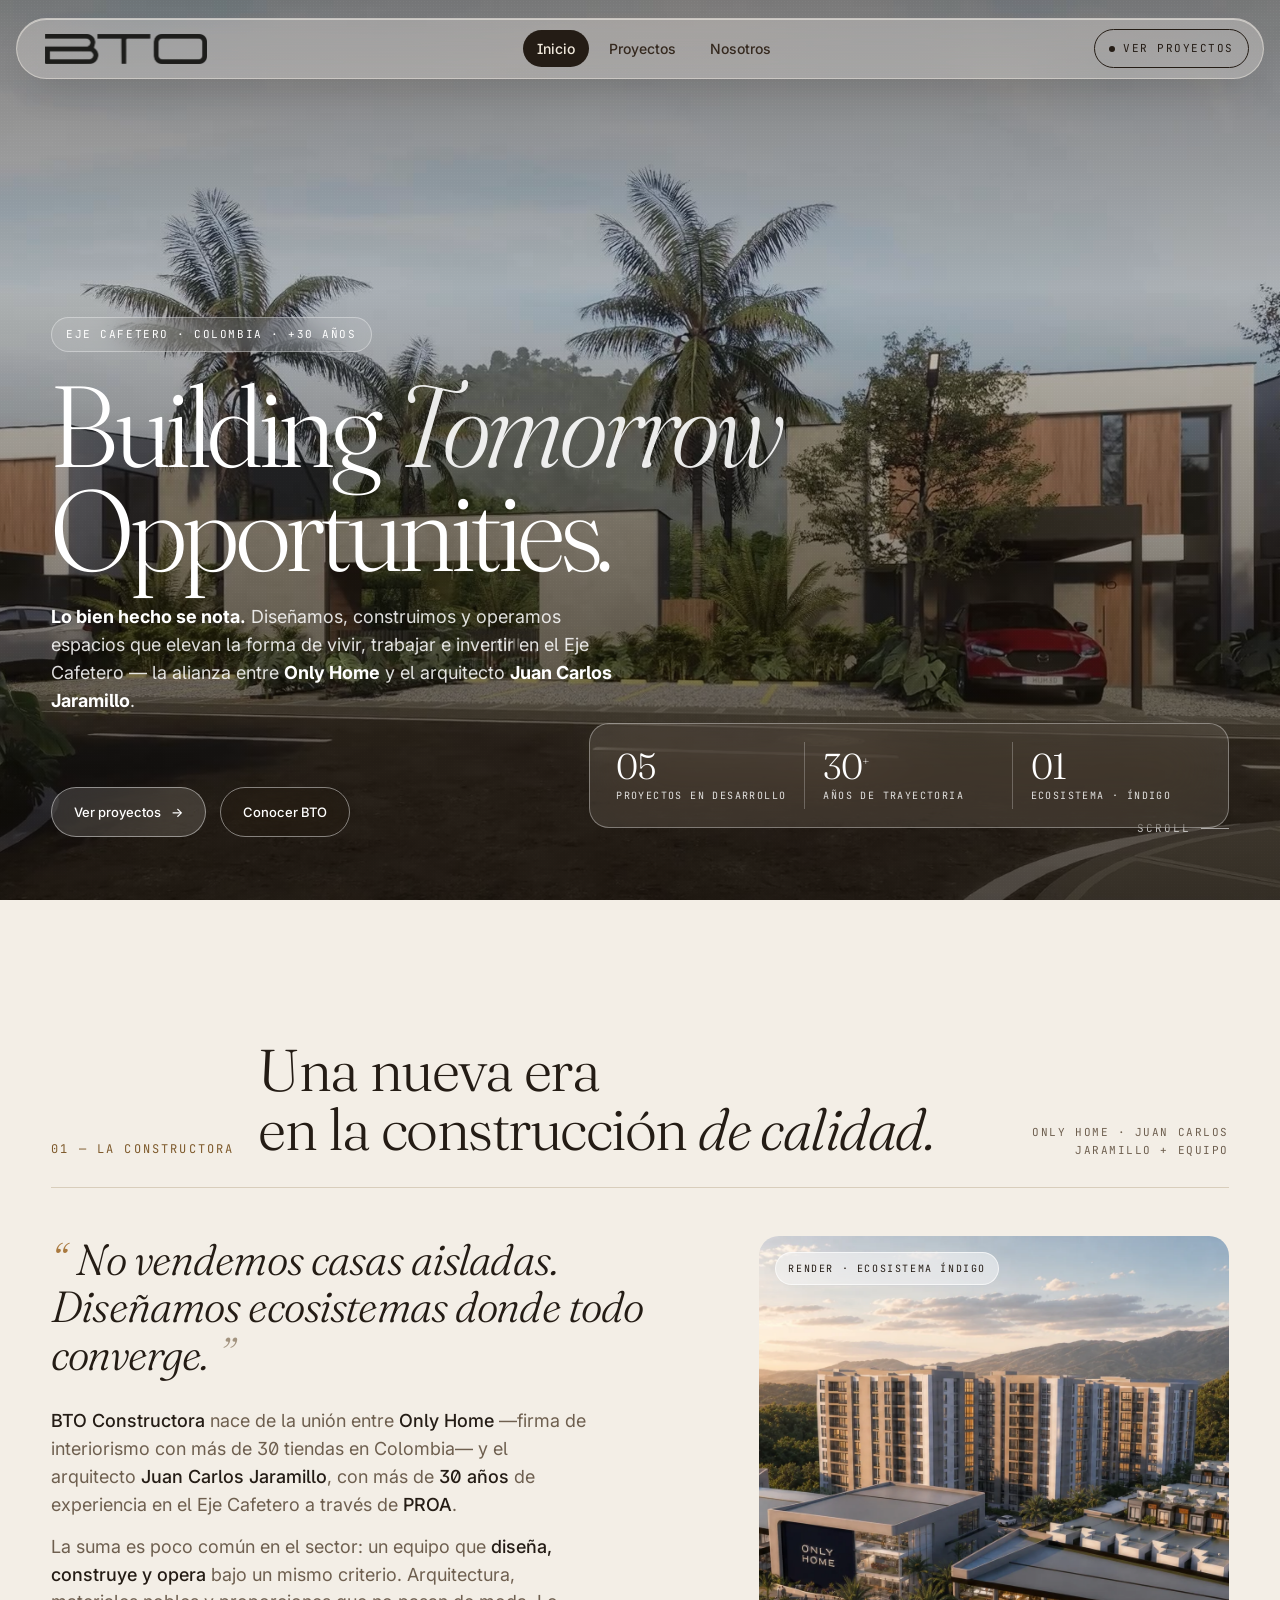
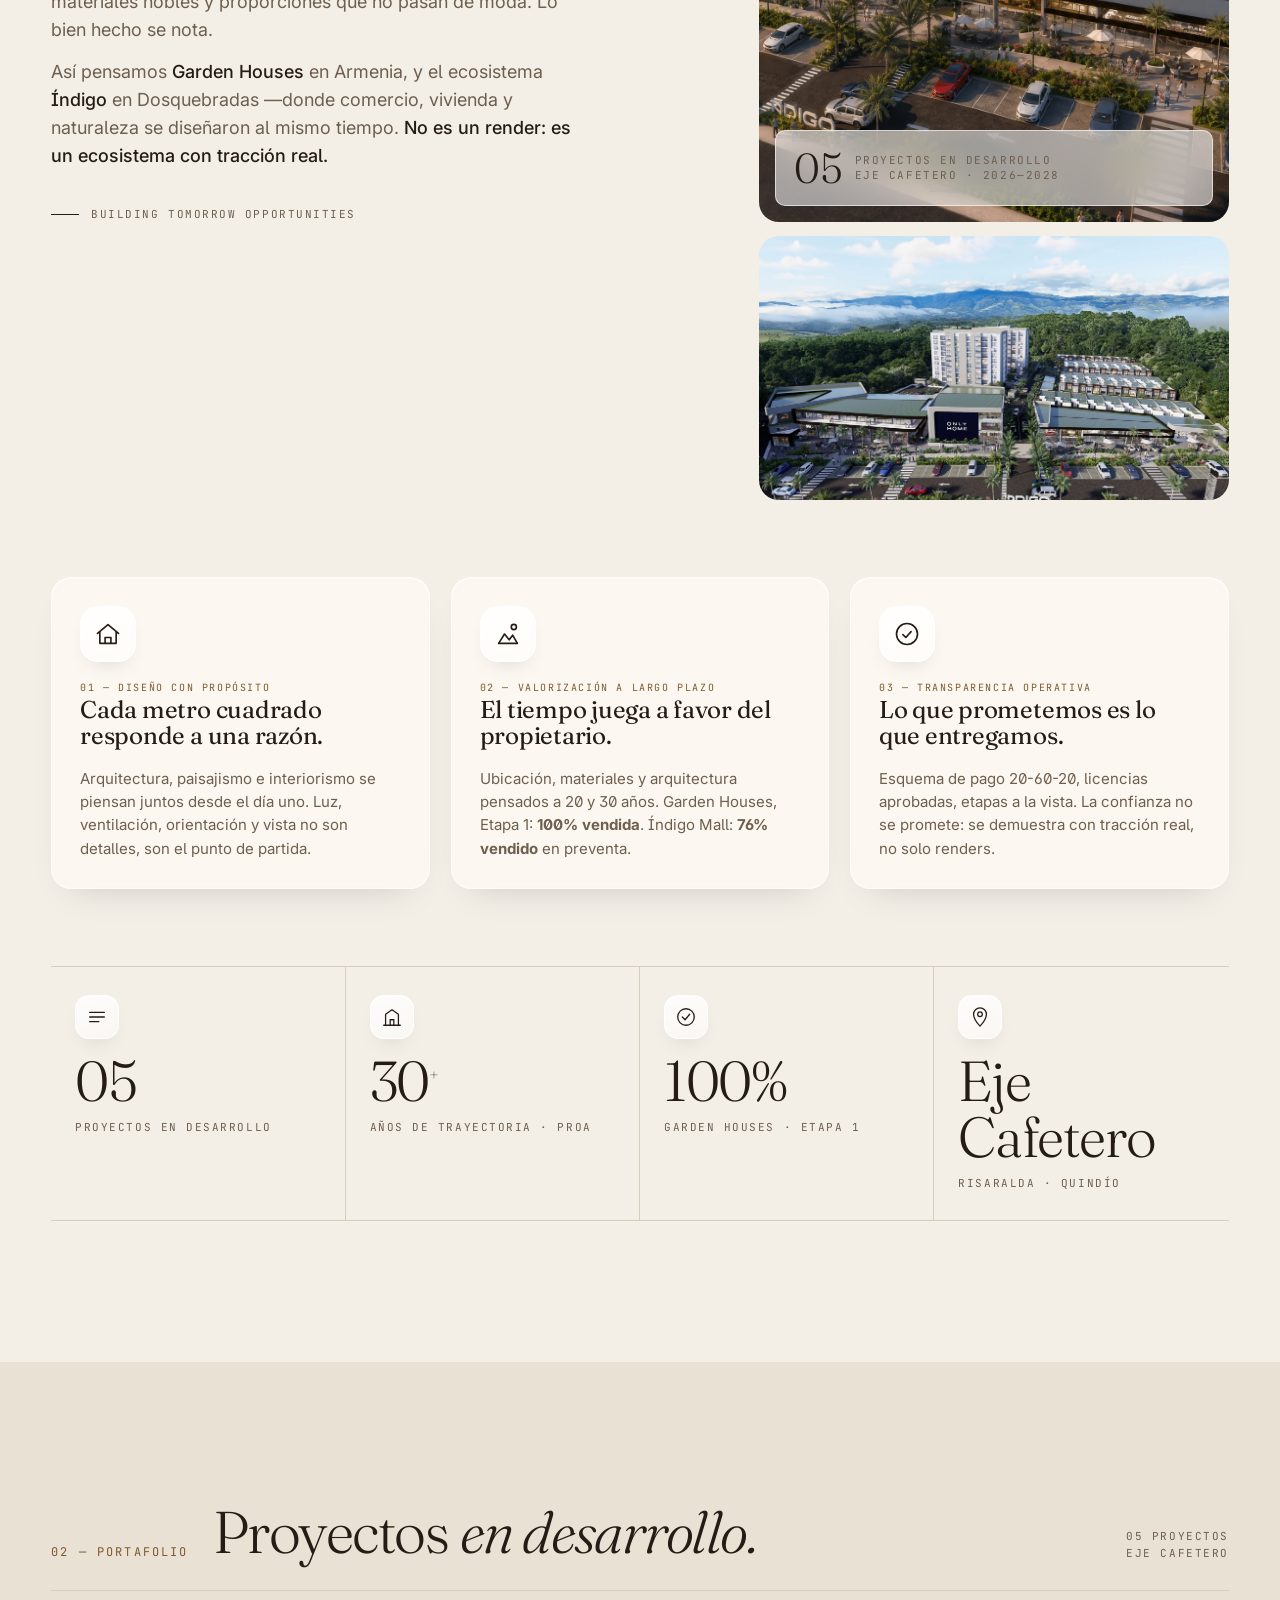
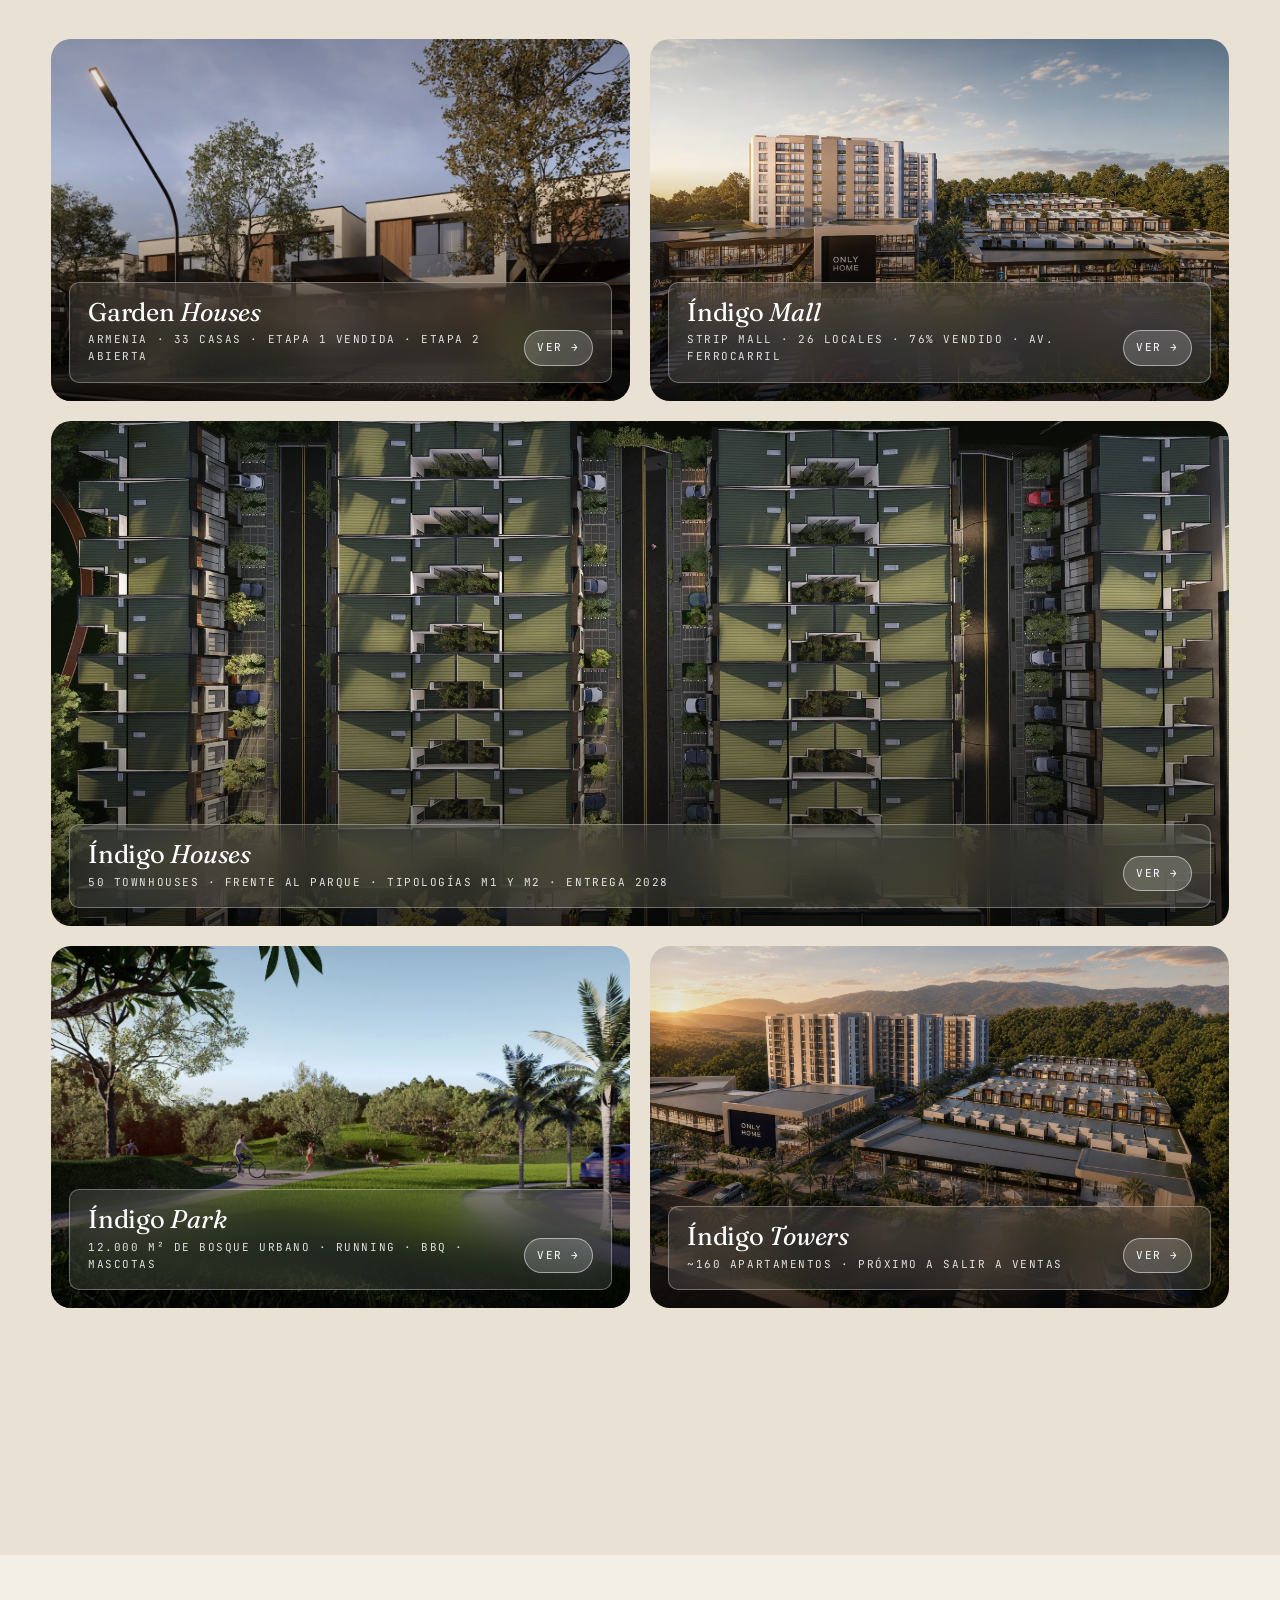
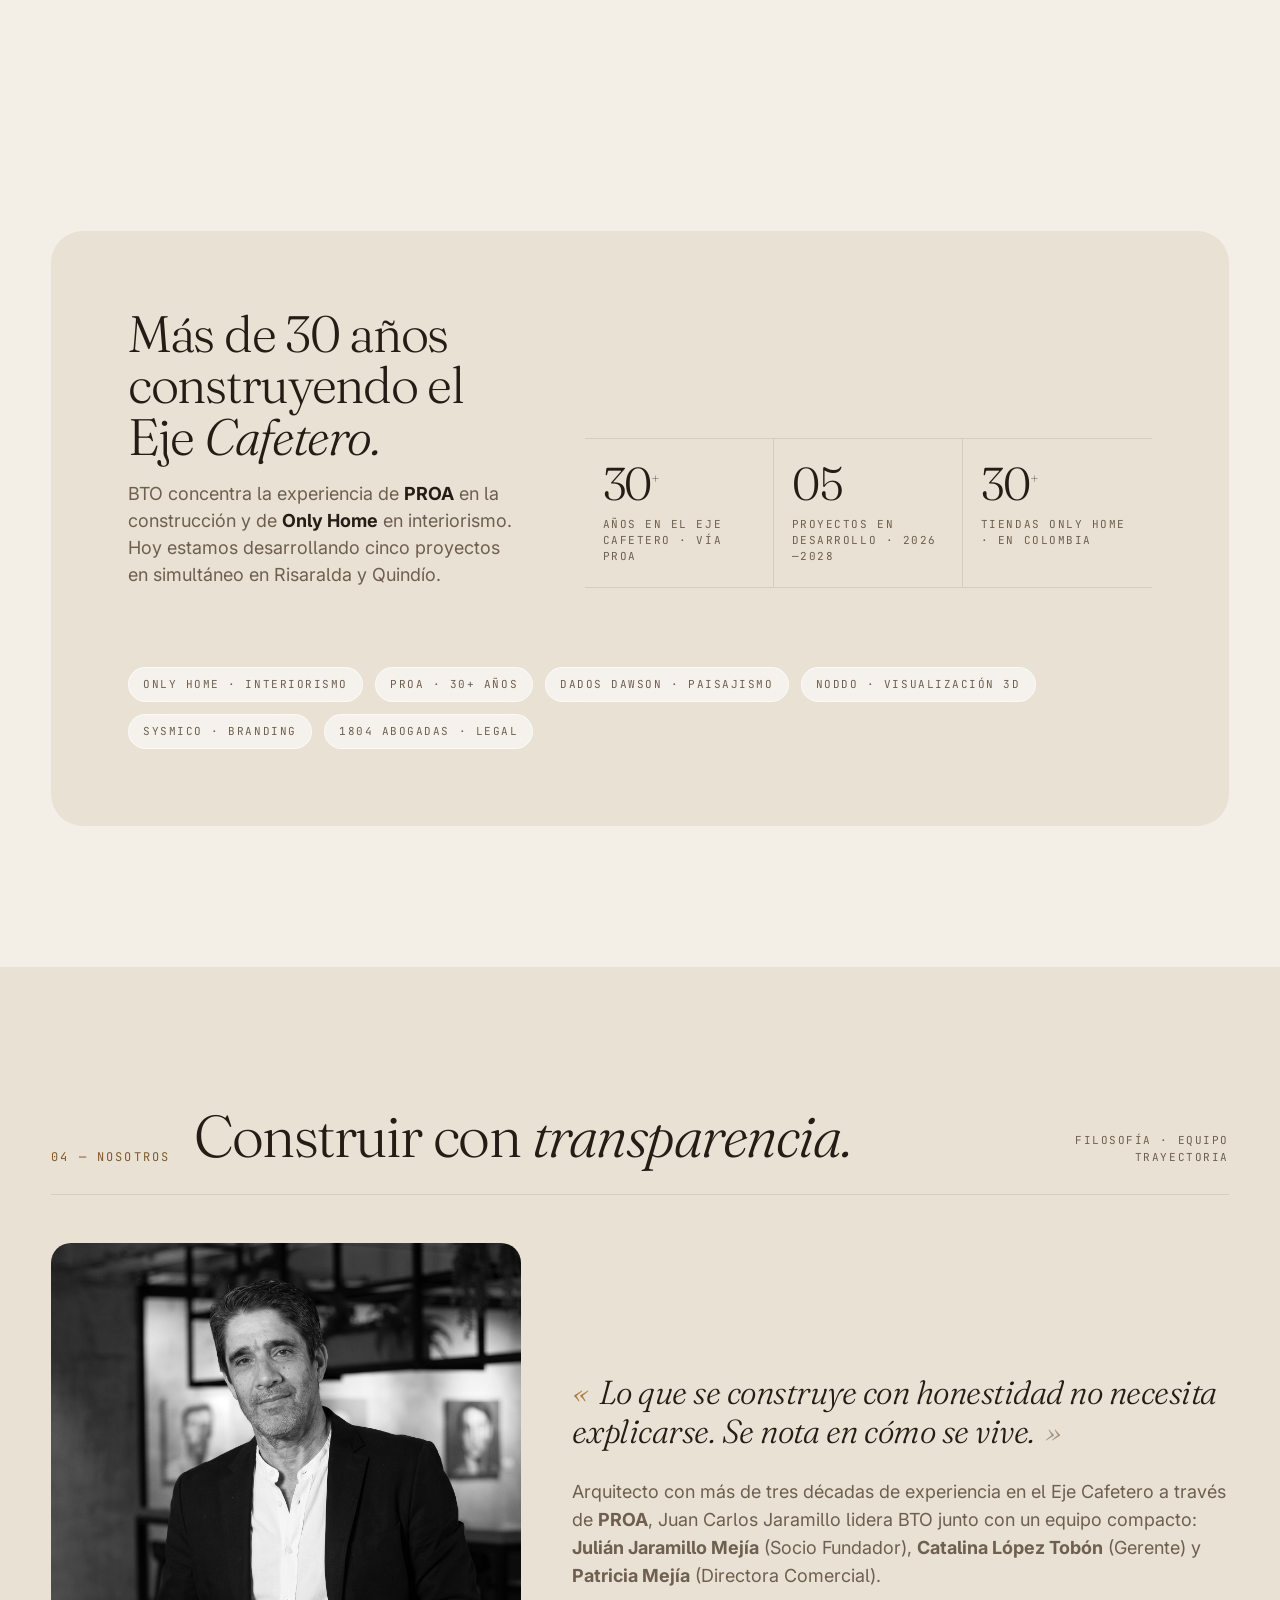
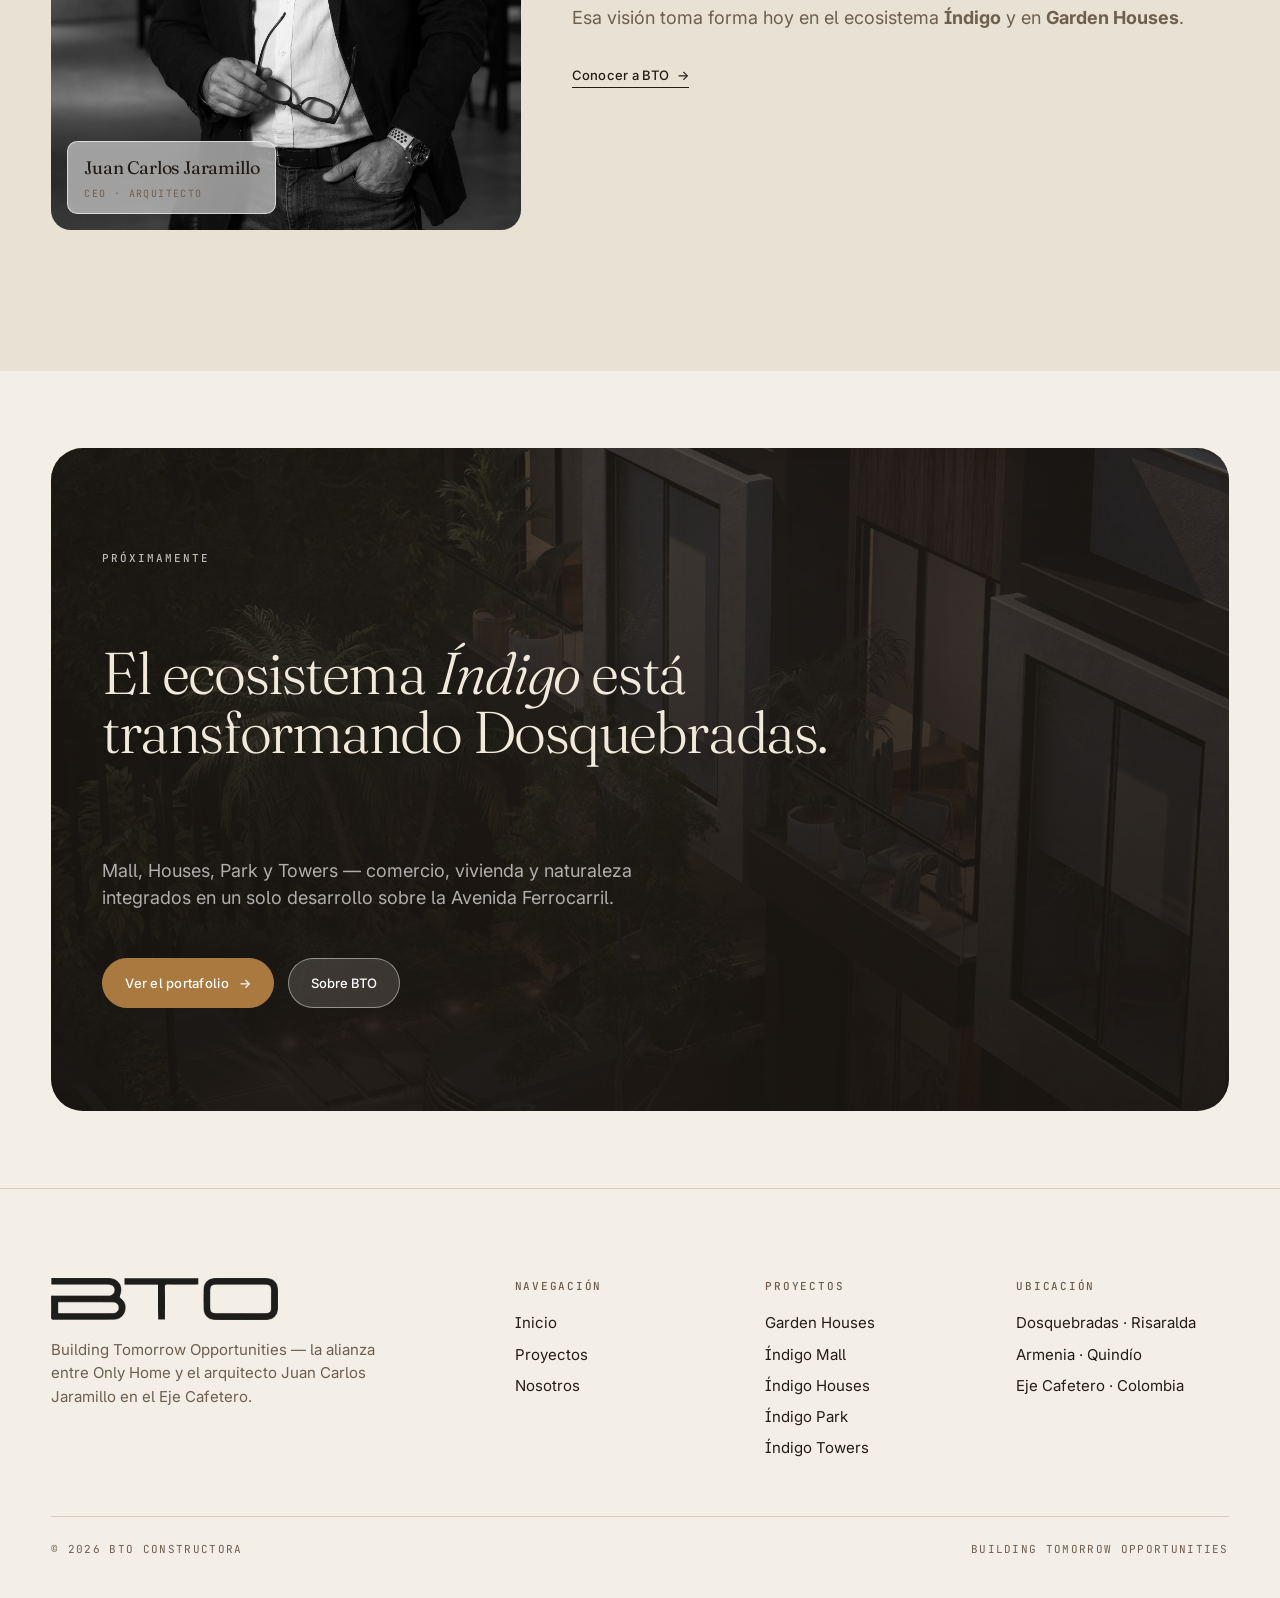
==== commit 8eabfce1: "Warm brand palette + real narrative from project landings - Shift design system from pure B&W to BTO" ====
--- a/index.html
+++ b/index.html
@@ -39,13 +39,12 @@
 
   <div class="hero__content">
     <div>
-      <div class="hero__chip" style="display:inline-flex;">Eje Cafetero · Colombia</div>
+      <div class="hero__chip" style="display:inline-flex;">Eje Cafetero · Colombia · +30 años</div>
       <h1 class="display hero__title" style="font-size: clamp(56px, 9vw, 168px); margin: 22px 0 0;">
         Building <em>Tomorrow</em><br>Opportunities.
       </h1>
       <p class="hero__sub">
-        Diseñamos y construimos espacios que elevan la forma de vivir, trabajar y habitar el Eje Cafetero.
-        Una alianza entre <strong style="color:#fff;">Only Home</strong> y el arquitecto <strong style="color:#fff;">Juan Carlos Jaramillo</strong>.
+        <strong style="color:#fff;">Lo bien hecho se nota.</strong> Diseñamos, construimos y operamos espacios que elevan la forma de vivir, trabajar e invertir en el Eje Cafetero — la alianza entre <strong style="color:#fff;">Only Home</strong> y el arquitecto <strong style="color:#fff;">Juan Carlos Jaramillo</strong>.
       </p>
     </div>
 
@@ -80,12 +79,12 @@
     <div class="preso reveal">
       <div class="preso__left">
         <blockquote class="preso__quote">
-          Construimos pensando en quien va a <em>habitar</em> el espacio, no en quien lo va a vender.
+          No vendemos casas aisladas. Diseñamos <em>ecosistemas</em> donde todo converge.
         </blockquote>
         <div class="preso__copy">
-          <p><strong>BTO Constructora</strong> nace de la unión entre <strong>Only Home</strong> —firma de interiorismo del grupo, con más de 30 tiendas en Colombia— y el arquitecto <strong>Juan Carlos Jaramillo</strong>, con más de 30 años de experiencia en el Eje Cafetero a través de <strong>PROA</strong>.</p>
-          <p>El resultado es un equipo que <strong>diseña, construye y opera</strong>: cada decisión —ubicación, arquitectura, materiales, urbanismo— responde a una sola pregunta: ¿cómo creamos espacios donde las personas quieran quedarse?</p>
-          <p>Así pensamos <strong>Garden Houses</strong> en Armenia, y el ecosistema <strong>Índigo</strong> en Dosquebradas —donde Mall, Houses, Park y Towers se diseñaron al mismo tiempo.</p>
+          <p><strong>BTO Constructora</strong> nace de la unión entre <strong>Only Home</strong> —firma de interiorismo con más de 30 tiendas en Colombia— y el arquitecto <strong>Juan Carlos Jaramillo</strong>, con más de <strong>30 años</strong> de experiencia en el Eje Cafetero a través de <strong>PROA</strong>.</p>
+          <p>La suma es poco común en el sector: un equipo que <strong>diseña, construye y opera</strong> bajo un mismo criterio. Arquitectura, materiales nobles y proporciones que no pasan de moda. Lo bien hecho se nota.</p>
+          <p>Así pensamos <strong>Garden Houses</strong> en Armenia, y el ecosistema <strong>Índigo</strong> en Dosquebradas —donde comercio, vivienda y naturaleza se diseñaron al mismo tiempo. <strong>No es un render: es un ecosistema con tracción real.</strong></p>
         </div>
         <div class="preso__signature">Building Tomorrow Opportunities</div>
       </div>
--- a/assets/css/style.css
+++ b/assets/css/style.css
@@ -1,29 +1,38 @@
 /* ============================================================
-   BTO Constructora — Monochrome Glass System
-   Editorial minimalism · B&N · Glassmorphism
+   BTO Constructora — Warm Glass System
+   Editorial · Earthy palette (bone / espresso / bronze) · Glassmorphism
    ============================================================ */
 
 :root {
-  /* Monochrome palette */
-  --bg:           #FAFAFA;
-  --bg-soft:      #F1F1F0;
-  --bg-deep:      #EDEDEC;
-  --ink:          #0A0A0A;
-  --ink-soft:     #1A1A1A;
-  --ink-muted:    #5A5A5A;
-  --ink-faint:    #9A9A9A;
-  --line:         #DCDCDC;
-  --line-soft:    #E8E8E7;
-  --line-dark:    #2A2A2A;
-  --on-dark:      #F2F2F0;
-
-  /* Glass surfaces */
-  --glass-light:    rgba(255,255,255,0.55);
-  --glass-light-2:  rgba(255,255,255,0.72);
-  --glass-dark:     rgba(10,10,10,0.42);
-  --glass-dark-2:   rgba(10,10,10,0.62);
-  --glass-border:   rgba(255,255,255,0.45);
-  --glass-border-d: rgba(255,255,255,0.18);
+  /* BTO warm palette — earthy, editorial (from brand system) */
+  --bg:           #F3EEE6;   /* warm paper / bone */
+  --bg-soft:      #E9E1D4;   /* soft sand panel */
+  --bg-deep:      #DED4C4;   /* deeper sand */
+  --ink:          #241C15;   /* espresso (near-black warm) */
+  --ink-soft:     #35291F;   /* dark cocoa */
+  --ink-muted:    #6E5F4F;   /* taupe */
+  --ink-faint:    #A2937F;   /* muted clay */
+  --line:         #D8CDBB;   /* warm hairline */
+  --line-soft:    #E4DBCC;
+  --line-dark:    #4A3B2E;
+  --on-dark:      #F1E9DC;   /* cream on dark */
+
+  /* Accent — bronze / gold (single warm accent) */
+  --accent:       #A9793F;   /* bronze */
+  --accent-soft:  #C79A5E;   /* light gold */
+  --accent-deep:  #7E5A2C;   /* deep bronze */
+
+  /* Dark surfaces — warm chocolate, not pure black */
+  --choco:        #26201A;   /* chocolate base for dark sections */
+  --choco-2:      #1C1712;   /* deepest */
+
+  /* Glass surfaces (warm-tinted) */
+  --glass-light:    rgba(255,251,244,0.52);
+  --glass-light-2:  rgba(255,251,244,0.70);
+  --glass-dark:     rgba(38,32,26,0.42);
+  --glass-dark-2:   rgba(38,32,26,0.62);
+  --glass-border:   rgba(255,250,240,0.50);
+  --glass-border-d: rgba(255,245,230,0.16);
   --blur:           saturate(140%) blur(22px);
   --blur-strong:    saturate(160%) blur(34px);
 
@@ -156,19 +165,19 @@
   display: grid; grid-template-columns: auto 1fr auto; align-items: center;
   gap: 24px;
   padding: 10px 14px 10px 20px;
-  background: rgba(255,255,255,0.18);
+  background: rgba(243,238,230,0.30);
   backdrop-filter: blur(28px) saturate(180%);
   -webkit-backdrop-filter: blur(28px) saturate(180%);
-  border: 1px solid rgba(255,255,255,.35);
+  border: 1px solid rgba(255,250,240,.40);
   border-radius: 999px;
   box-shadow:
-    0 1px 0 rgba(255,255,255,.45) inset,
-    0 18px 40px -18px rgba(0,0,0,.22);
+    0 1px 0 rgba(255,251,244,.5) inset,
+    0 18px 40px -18px rgba(38,32,26,.28);
   transition: background .3s var(--e-out), border-color .3s var(--e-out);
 }
 .nav.is-scrolled {
-  background: rgba(255,255,255,0.55);
-  border-color: rgba(255,255,255,.6);
+  background: rgba(243,238,230,0.68);
+  border-color: rgba(255,250,240,.65);
 }
 .nav__brand {
   display: inline-flex; align-items: center; gap: 10px;
@@ -188,8 +197,8 @@
   text-decoration: none; color: var(--ink-soft);
   transition: background .2s var(--e-out), color .2s var(--e-out);
 }
-.nav__link:hover { background: rgba(10,10,10,.06); }
-.nav__link.is-active { background: var(--ink); color: var(--bg); }
+.nav__link:hover { background: rgba(36,28,21,.07); }
+.nav__link.is-active { background: var(--ink); color: var(--on-dark); }
 .nav__cta {
   display: inline-flex; align-items: center; gap: 8px;
   font-family: var(--f-mono); font-size: 11px; letter-spacing: .14em; text-transform: uppercase;
@@ -241,9 +250,11 @@
   transition: transform .25s var(--e-out), background .25s var(--e-out), color .25s var(--e-out), border-color .25s var(--e-out);
   text-decoration: none;
 }
-.btn:hover { transform: translateY(-1px); background: transparent; color: var(--ink); }
+.btn:hover { transform: translateY(-1px); background: var(--accent); color: #fff; border-color: var(--accent); }
 .btn .arrow { display:inline-block; transition: transform .25s var(--e-out); }
 .btn:hover .arrow { transform: translateX(4px); }
+.btn-accent { background: var(--accent); border-color: var(--accent); color: #fff; }
+.btn-accent:hover { background: var(--accent-deep); border-color: var(--accent-deep); color: #fff; }
 
 .btn-ghost {
   display: inline-flex; align-items: center; gap: 10px;
@@ -272,7 +283,7 @@
   transition: background .25s var(--e-out), transform .25s var(--e-out);
 }
 .btn-glass:hover { background: rgba(255,255,255,0.28); transform: translateY(-1px); }
-.btn-glass.dark { color: #0a0a0a; background: rgba(255,255,255,0.7); border-color: rgba(255,255,255,.85); }
+.btn-glass.dark { color: var(--ink); background: rgba(255,255,255,0.7); border-color: rgba(255,255,255,.85); }
 .btn-glass.dark:hover { background: #fff; }
 
 .link-arrow {
@@ -297,7 +308,7 @@
   padding: 0;
   overflow: hidden;
   color: #fff;
-  background: #0a0a0a;
+  background: var(--choco);
 }
 .hero__media {
   position: absolute; inset: 0;
@@ -309,7 +320,7 @@
 .hero__scrim {
   position: absolute; inset: 0;
   background:
-    linear-gradient(180deg, rgba(0,0,0,.45) 0%, rgba(0,0,0,.2) 30%, rgba(0,0,0,.65) 100%);
+    linear-gradient(180deg, rgba(28,20,14,.5) 0%, rgba(28,20,14,.22) 32%, rgba(20,14,9,.72) 100%);
   z-index: 1;
 }
 .hero__grain {
@@ -385,7 +396,7 @@
   padding-bottom: 28px; margin-bottom: 48px;
   border-bottom: 1px solid var(--line);
 }
-.sec-head__num { font-family: var(--f-mono); font-size: 12px; letter-spacing: .18em; text-transform: uppercase; color: var(--ink-muted); }
+.sec-head__num { font-family: var(--f-mono); font-size: 12px; letter-spacing: .18em; text-transform: uppercase; color: var(--accent-deep); }
 .sec-head__title { font-family: var(--f-display); font-weight: 300; font-size: var(--t-h2); line-height: 1; letter-spacing: -.025em; margin: 0; }
 .sec-head__title em { font-style: italic; }
 .sec-head__right { font-family: var(--f-mono); font-size: 11px; letter-spacing: .14em; text-transform: uppercase; color: var(--ink-muted); text-align: right; }
@@ -503,7 +514,7 @@
 .project-hero {
   position: relative; min-height: 86vh;
   display: grid; align-items: end;
-  color: #fff; overflow: hidden; background: #0a0a0a;
+  color: #fff; overflow: hidden; background: var(--choco);
 }
 .project-hero__media { position: absolute; inset: 0; z-index: 0; }
 .project-hero__media img { width:100%; height:100%; object-fit: cover; }
@@ -564,7 +575,7 @@
 .about-hero {
   position: relative; min-height: 72vh;
   display: grid; align-items: end;
-  color: #fff; overflow: hidden; background: #0a0a0a;
+  color: #fff; overflow: hidden; background: var(--choco);
 }
 .about-hero__media { position: absolute; inset: 0; z-index: 0; }
 .about-hero__media img { width:100%; height:100%; object-fit: cover; }
@@ -593,7 +604,7 @@
   font-family: var(--f-display); font-weight: 300; font-style: italic; font-size: clamp(24px, 2.6vw, 38px); line-height: 1.18; letter-spacing: -.015em;
   margin: 0 0 28px; color: var(--ink);
 }
-.founder__body blockquote::before { content: "«"; color: var(--ink-faint); margin-right: 4px; }
+.founder__body blockquote::before { content: "«"; color: var(--accent); margin-right: 4px; }
 .founder__body blockquote::after  { content: "»"; color: var(--ink-faint); margin-left: 4px; }
 .founder__body p { color: var(--ink-muted); font-size: var(--t-lead); line-height: 1.55; margin: 0 0 14px; }
 @media (max-width: 880px){ .founder { grid-template-columns: 1fr; } }
@@ -609,7 +620,7 @@
   transition: transform .3s var(--e-out);
 }
 .principle:hover { transform: translateY(-3px); }
-.principle__num { font-family: var(--f-mono); font-size: 11px; letter-spacing: .18em; text-transform: uppercase; color: var(--ink-muted); }
+.principle__num { font-family: var(--f-mono); font-size: 11px; letter-spacing: .18em; text-transform: uppercase; color: var(--accent-deep); }
 .principle__title { font-family: var(--f-display); font-weight: 400; font-size: clamp(22px, 1.9vw, 28px); line-height: 1.1; letter-spacing: -.01em; margin: 14px 0 10px; }
 .principle__body { color: var(--ink-muted); font-size: 15px; line-height: 1.55; margin: 0; }
 @media (max-width: 880px){ .principles { grid-template-columns: 1fr; } }
@@ -653,7 +664,7 @@
    ============================================================ */
 .dark-band {
   position: relative;
-  background: #0a0a0a;
+  background: var(--choco);
   color: var(--on-dark);
   border-radius: var(--radius-xl);
   overflow: hidden;
@@ -669,7 +680,7 @@
 .dark-band__inner { position: relative; z-index: 1; display: grid; gap: 28px; }
 .dark-band h2 { color: var(--on-dark); }
 .dark-band .muted { color: rgba(255,255,255,.65); }
-.dark-band .btn { background: var(--on-dark); color: #0a0a0a; border-color: var(--on-dark); }
+.dark-band .btn { background: var(--accent); color: #fff; border-color: var(--accent); }
 .dark-band .btn:hover { background: transparent; color: var(--on-dark); }
 
 /* ============================================================
@@ -741,7 +752,7 @@
   font-size: clamp(28px, 3.4vw, 52px); line-height: 1.1; letter-spacing: -.02em;
   margin: 0; color: var(--ink);
 }
-.preso__quote::before { content: "“"; color: var(--ink-faint); margin-right: 4px; }
+.preso__quote::before { content: "“"; color: var(--accent); margin-right: 4px; }
 .preso__quote::after  { content: "”"; color: var(--ink-faint); margin-left: 4px; }
 .preso__copy { display: grid; gap: 14px; max-width: 60ch; }
 .preso__copy p { color: var(--ink-muted); font-size: var(--t-lead); line-height: 1.55; margin: 0; }
@@ -806,7 +817,7 @@
 .pillar:hover { transform: translateY(-4px); }
 .pillar__title { font-family: var(--f-display); font-weight: 400; font-size: clamp(22px, 1.9vw, 28px); letter-spacing: -.01em; line-height: 1.1; margin: 0; }
 .pillar__body { color: var(--ink-muted); font-size: 15px; line-height: 1.55; margin: 0; }
-.pillar__tag { font-family: var(--f-mono); font-size: 10px; letter-spacing: .16em; text-transform: uppercase; color: var(--ink-muted); }
+.pillar__tag { font-family: var(--f-mono); font-size: 10px; letter-spacing: .16em; text-transform: uppercase; color: var(--accent-deep); }
 @media (max-width: 880px){ .pillars { grid-template-columns: 1fr; } }
 
 /* KPIs with icons (used on Home) */
@@ -914,4 +925,4 @@
    ============================================================ */
 ::selection { background: var(--ink); color: var(--bg); }
 .bg-soft { background: var(--bg-soft); }
-.bg-dark { background: #0a0a0a; color: var(--on-dark); }
+.bg-dark { background: var(--choco); color: var(--on-dark); }
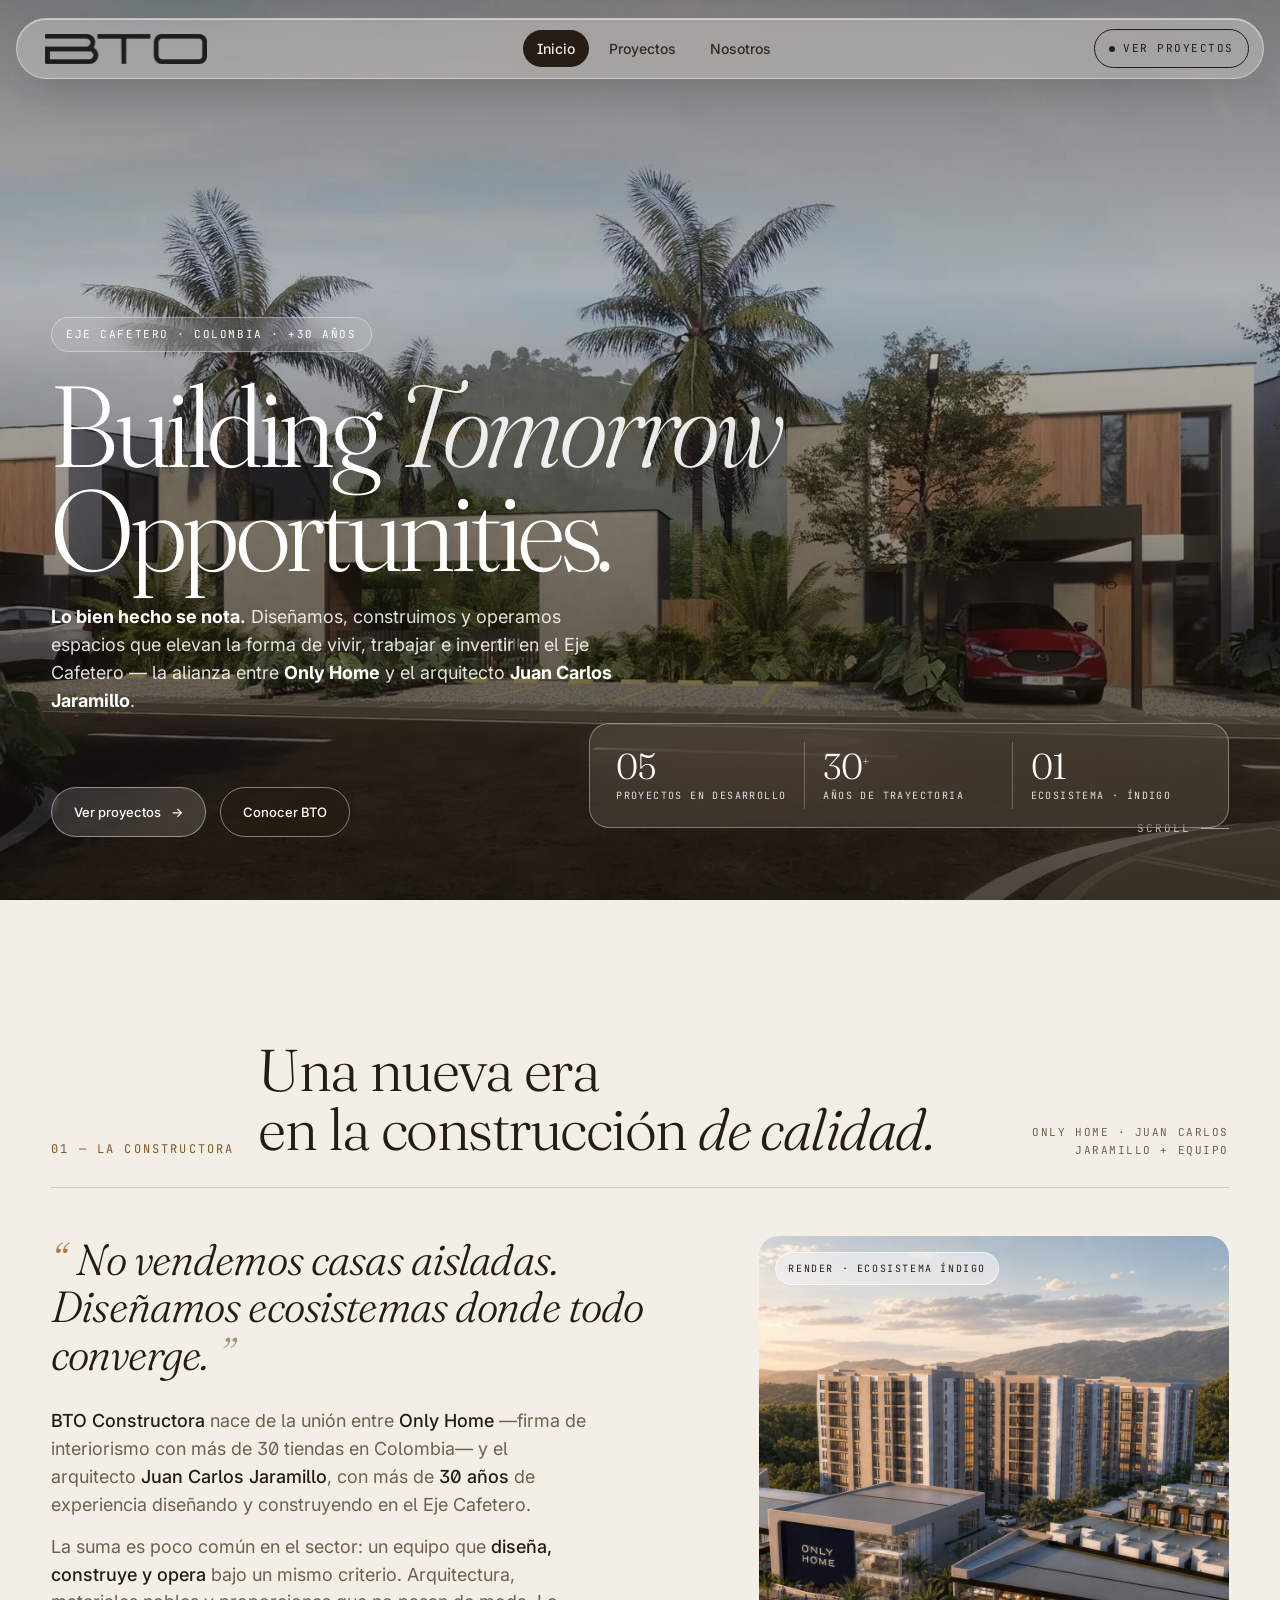
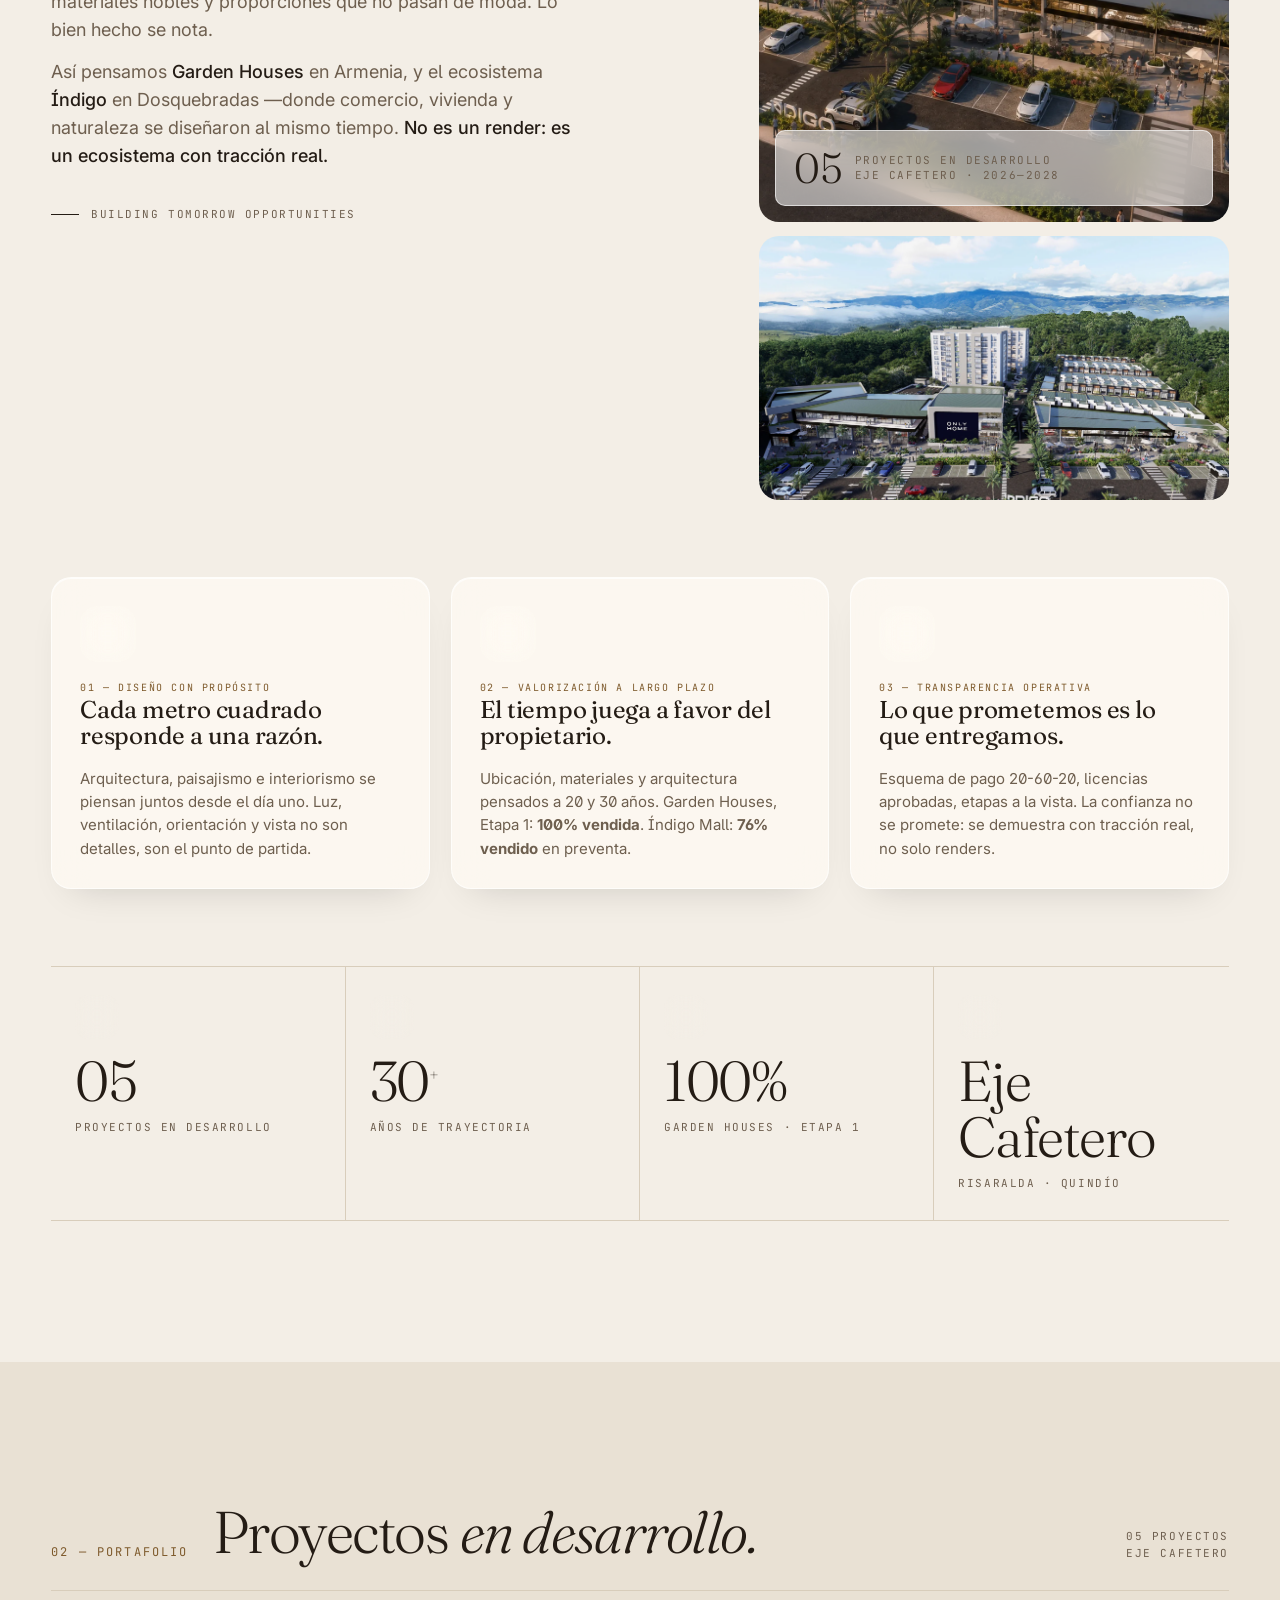
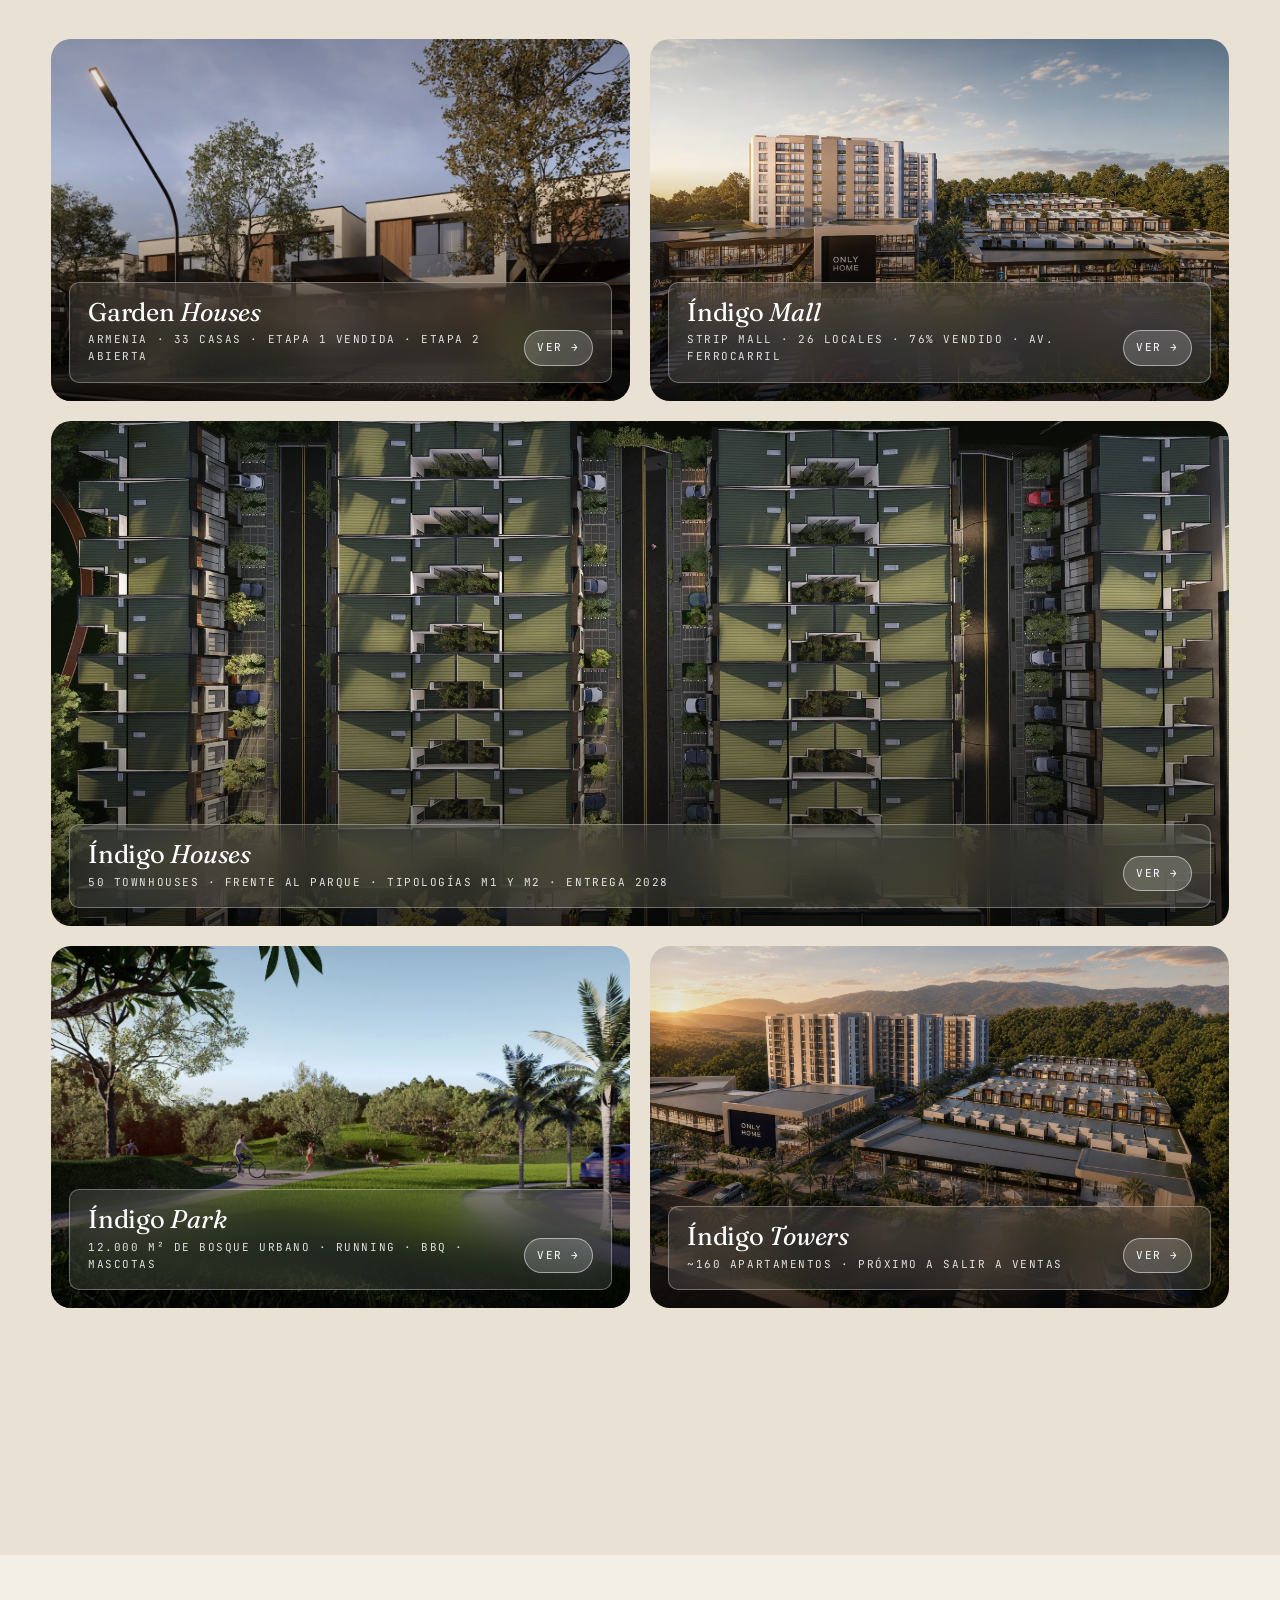
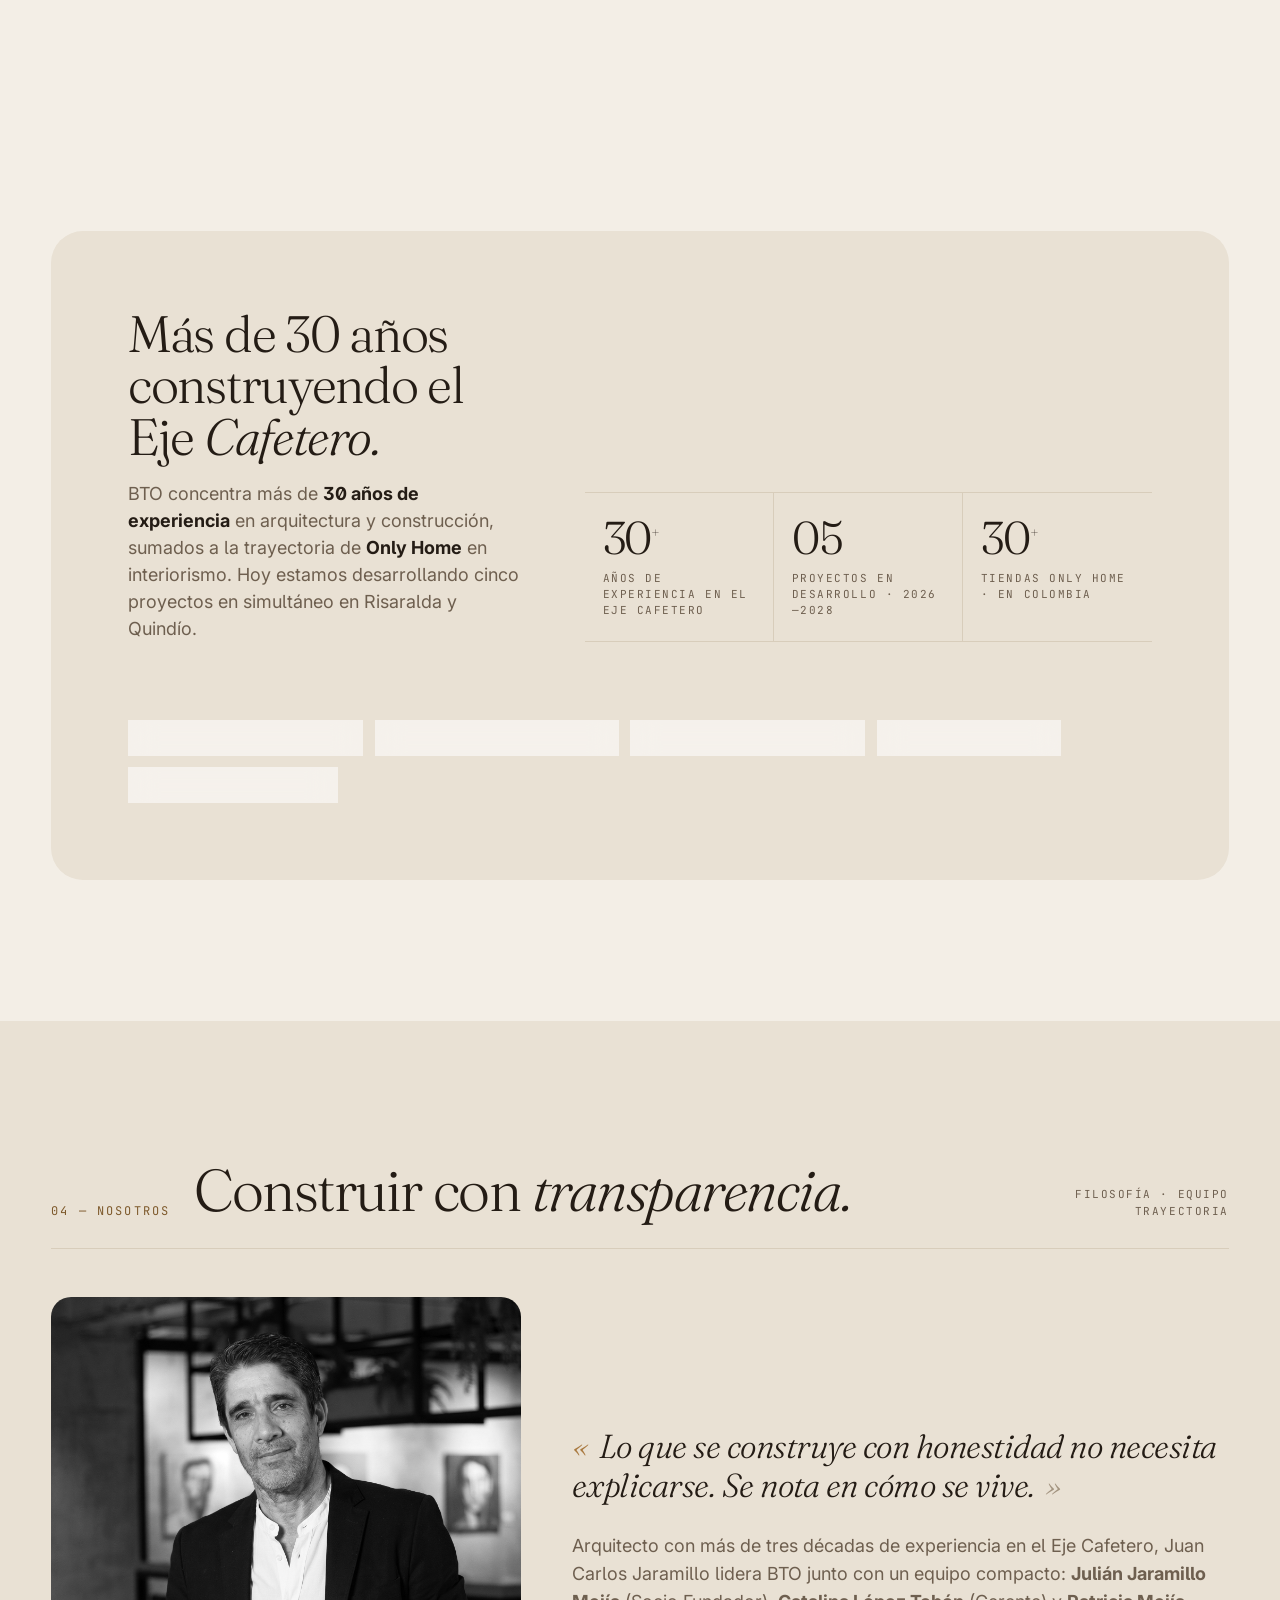
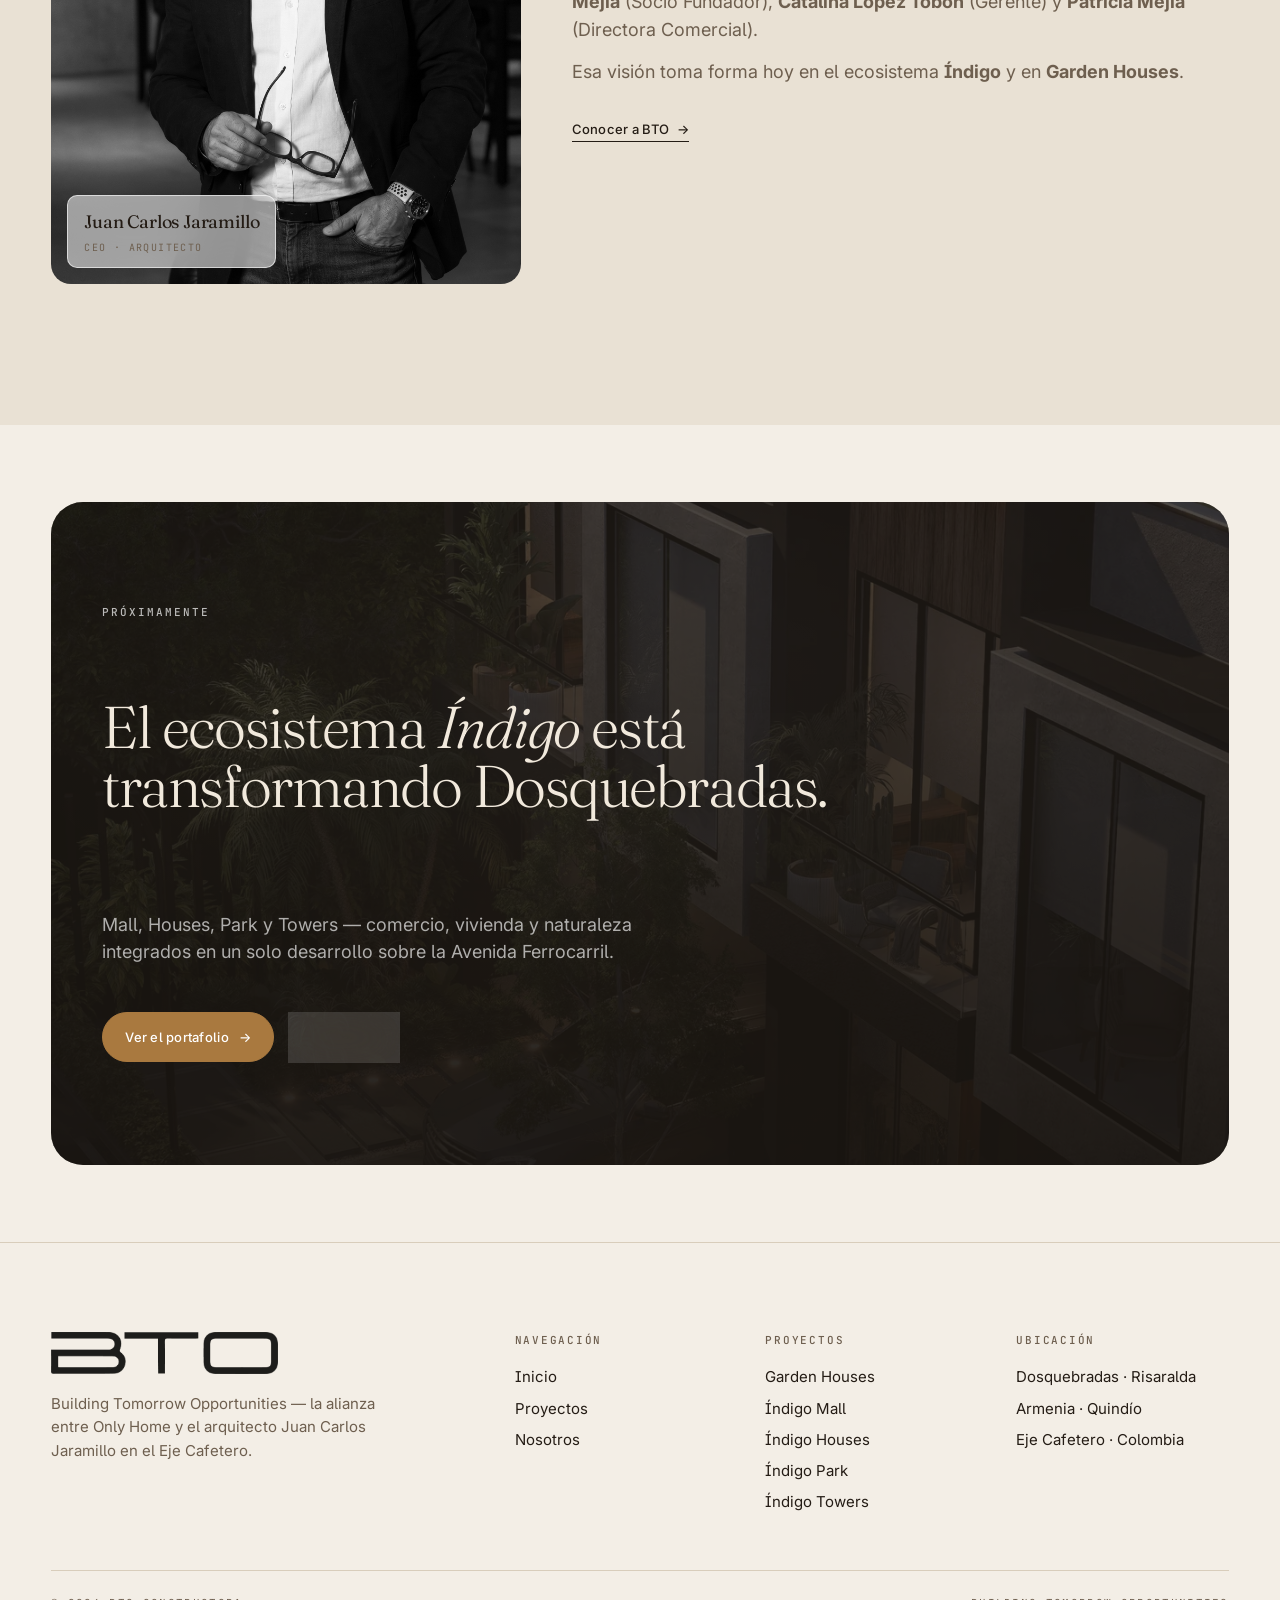
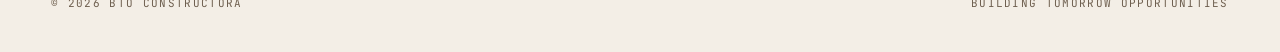
==== commit 3a1a21b0: "Remove all PROA references; fix team layout and principles count - Remove every reference to PROA / " ====
--- a/index.html
+++ b/index.html
@@ -82,7 +82,7 @@
           No vendemos casas aisladas. Diseñamos <em>ecosistemas</em> donde todo converge.
         </blockquote>
         <div class="preso__copy">
-          <p><strong>BTO Constructora</strong> nace de la unión entre <strong>Only Home</strong> —firma de interiorismo con más de 30 tiendas en Colombia— y el arquitecto <strong>Juan Carlos Jaramillo</strong>, con más de <strong>30 años</strong> de experiencia en el Eje Cafetero a través de <strong>PROA</strong>.</p>
+          <p><strong>BTO Constructora</strong> nace de la unión entre <strong>Only Home</strong> —firma de interiorismo con más de 30 tiendas en Colombia— y el arquitecto <strong>Juan Carlos Jaramillo</strong>, con más de <strong>30 años</strong> de experiencia diseñando y construyendo en el Eje Cafetero.</p>
           <p>La suma es poco común en el sector: un equipo que <strong>diseña, construye y opera</strong> bajo un mismo criterio. Arquitectura, materiales nobles y proporciones que no pasan de moda. Lo bien hecho se nota.</p>
           <p>Así pensamos <strong>Garden Houses</strong> en Armenia, y el ecosistema <strong>Índigo</strong> en Dosquebradas —donde comercio, vivienda y naturaleza se diseñaron al mismo tiempo. <strong>No es un render: es un ecosistema con tracción real.</strong></p>
         </div>
@@ -156,7 +156,7 @@
       <div class="kpi">
         <div class="kpi__icon"><span class="ficon"><svg viewBox="0 0 24 24"><path d="M3 21h18"/><path d="M5 21V9l7-5 7 5v12"/><path d="M10 21v-6h4v6"/></svg></span></div>
         <div class="kpi__num">30<sup>+</sup></div>
-        <div class="kpi__lbl">Años de trayectoria · PROA</div>
+        <div class="kpi__lbl">Años de trayectoria</div>
       </div>
       <div class="kpi">
         <div class="kpi__icon"><span class="ficon"><svg viewBox="0 0 24 24"><circle cx="12" cy="12" r="9"/><path d="M8 12l3 3 5-6"/></svg></span></div>
@@ -279,20 +279,20 @@
     <div class="sec-head reveal">
       <div class="sec-head__num">03 — Trayectoria</div>
       <h2 class="sec-head__title">Confianza, <em>en cifras.</em></h2>
-      <div class="sec-head__right">PROA · Only Home<br>+ BTO</div>
+      <div class="sec-head__right">Trayectoria · Alianza<br>Only Home + BTO</div>
     </div>
 
     <div class="trust reveal">
       <div>
         <h3 class="trust__title">Más de 30 años construyendo el Eje <em>Cafetero.</em></h3>
         <p class="trust__lead">
-          BTO concentra la experiencia de <strong style="color: var(--ink)">PROA</strong> en la construcción y de <strong style="color: var(--ink)">Only Home</strong> en interiorismo. Hoy estamos desarrollando cinco proyectos en simultáneo en Risaralda y Quindío.
+          BTO concentra más de <strong style="color: var(--ink)">30 años de experiencia</strong> en arquitectura y construcción, sumados a la trayectoria de <strong style="color: var(--ink)">Only Home</strong> en interiorismo. Hoy estamos desarrollando cinco proyectos en simultáneo en Risaralda y Quindío.
         </p>
       </div>
       <div class="trust__stats">
         <div class="trust__stat">
           <div class="trust__stat-num">30<sup>+</sup></div>
-          <div class="trust__stat-lbl">Años en el Eje Cafetero · vía PROA</div>
+          <div class="trust__stat-lbl">Años de experiencia en el Eje Cafetero</div>
         </div>
         <div class="trust__stat">
           <div class="trust__stat-num">05</div>
@@ -306,7 +306,6 @@
 
       <div class="trust__partners">
         <span class="trust__partner">Only Home · Interiorismo</span>
-        <span class="trust__partner">PROA · 30+ años</span>
         <span class="trust__partner">Dados Dawson · Paisajismo</span>
         <span class="trust__partner">Noddo · Visualización 3D</span>
         <span class="trust__partner">Sysmico · Branding</span>
@@ -339,7 +338,7 @@
         <blockquote>
           Lo que se construye con honestidad no necesita explicarse. Se nota en cómo se vive.
         </blockquote>
-        <p>Arquitecto con más de tres décadas de experiencia en el Eje Cafetero a través de <strong>PROA</strong>, Juan Carlos Jaramillo lidera BTO junto con un equipo compacto: <strong>Julián Jaramillo Mejía</strong> (Socio Fundador), <strong>Catalina López Tobón</strong> (Gerente) y <strong>Patricia Mejía</strong> (Directora Comercial).</p>
+        <p>Arquitecto con más de tres décadas de experiencia en el Eje Cafetero, Juan Carlos Jaramillo lidera BTO junto con un equipo compacto: <strong>Julián Jaramillo Mejía</strong> (Socio Fundador), <strong>Catalina López Tobón</strong> (Gerente) y <strong>Patricia Mejía</strong> (Directora Comercial).</p>
         <p>Esa visión toma forma hoy en el ecosistema <strong>Índigo</strong> y en <strong>Garden Houses</strong>.</p>
         <p style="margin-top: 28px;">
           <a class="link-arrow" href="nosotros.html">Conocer a BTO <span class="arrow">→</span></a>
--- a/assets/css/style.css
+++ b/assets/css/style.css
@@ -633,16 +633,21 @@
 .member:hover .member__media img { transform: scale(1.03); }
 .member__overlay {
   position: absolute; left: 12px; bottom: 12px; right: 12px;
-  padding: 10px 14px;
-  background: rgba(255,255,255,.45);
-  backdrop-filter: blur(14px); -webkit-backdrop-filter: blur(14px);
-  border: 1px solid rgba(255,255,255,.6);
+  padding: 12px 15px;
+  background: rgba(255,251,244,.55);
+  backdrop-filter: blur(16px) saturate(160%); -webkit-backdrop-filter: blur(16px) saturate(160%);
+  border: 1px solid rgba(255,250,240,.65);
   border-radius: var(--radius-md);
-  display: flex; justify-content: space-between; align-items: baseline; gap: 12px;
-}
-.member__overlay .n { font-family: var(--f-display); font-weight: 400; font-size: 18px; letter-spacing: -.01em; color: var(--ink); }
-.member__overlay .r { font-family: var(--f-mono); font-size: 10px; letter-spacing: .14em; text-transform: uppercase; color: var(--ink-muted); }
+  box-shadow: 0 1px 0 rgba(255,251,244,.7) inset, 0 10px 24px -14px rgba(38,32,26,.25);
+  display: grid; gap: 3px;
+}
+.member__overlay .n { font-family: var(--f-display); font-weight: 400; font-size: clamp(15px, 1.15vw, 18px); line-height: 1.12; letter-spacing: -.01em; color: var(--ink); }
+.member__overlay .r { font-family: var(--f-mono); font-size: 10px; letter-spacing: .14em; text-transform: uppercase; color: var(--accent-deep); }
 @media (max-width: 760px){ .team { grid-template-columns: 1fr 1fr; } }
+
+/* Team — 4-up, responsive (no inline override) */
+.team-4 { display: grid; grid-template-columns: repeat(4, 1fr); gap: clamp(14px, 1.6vw, 24px); }
+@media (max-width: 900px){ .team-4 { grid-template-columns: repeat(2, 1fr); } }
 
 /* Timeline */
 .timeline { display: grid; gap: 0; border-top: 1px solid var(--line); }
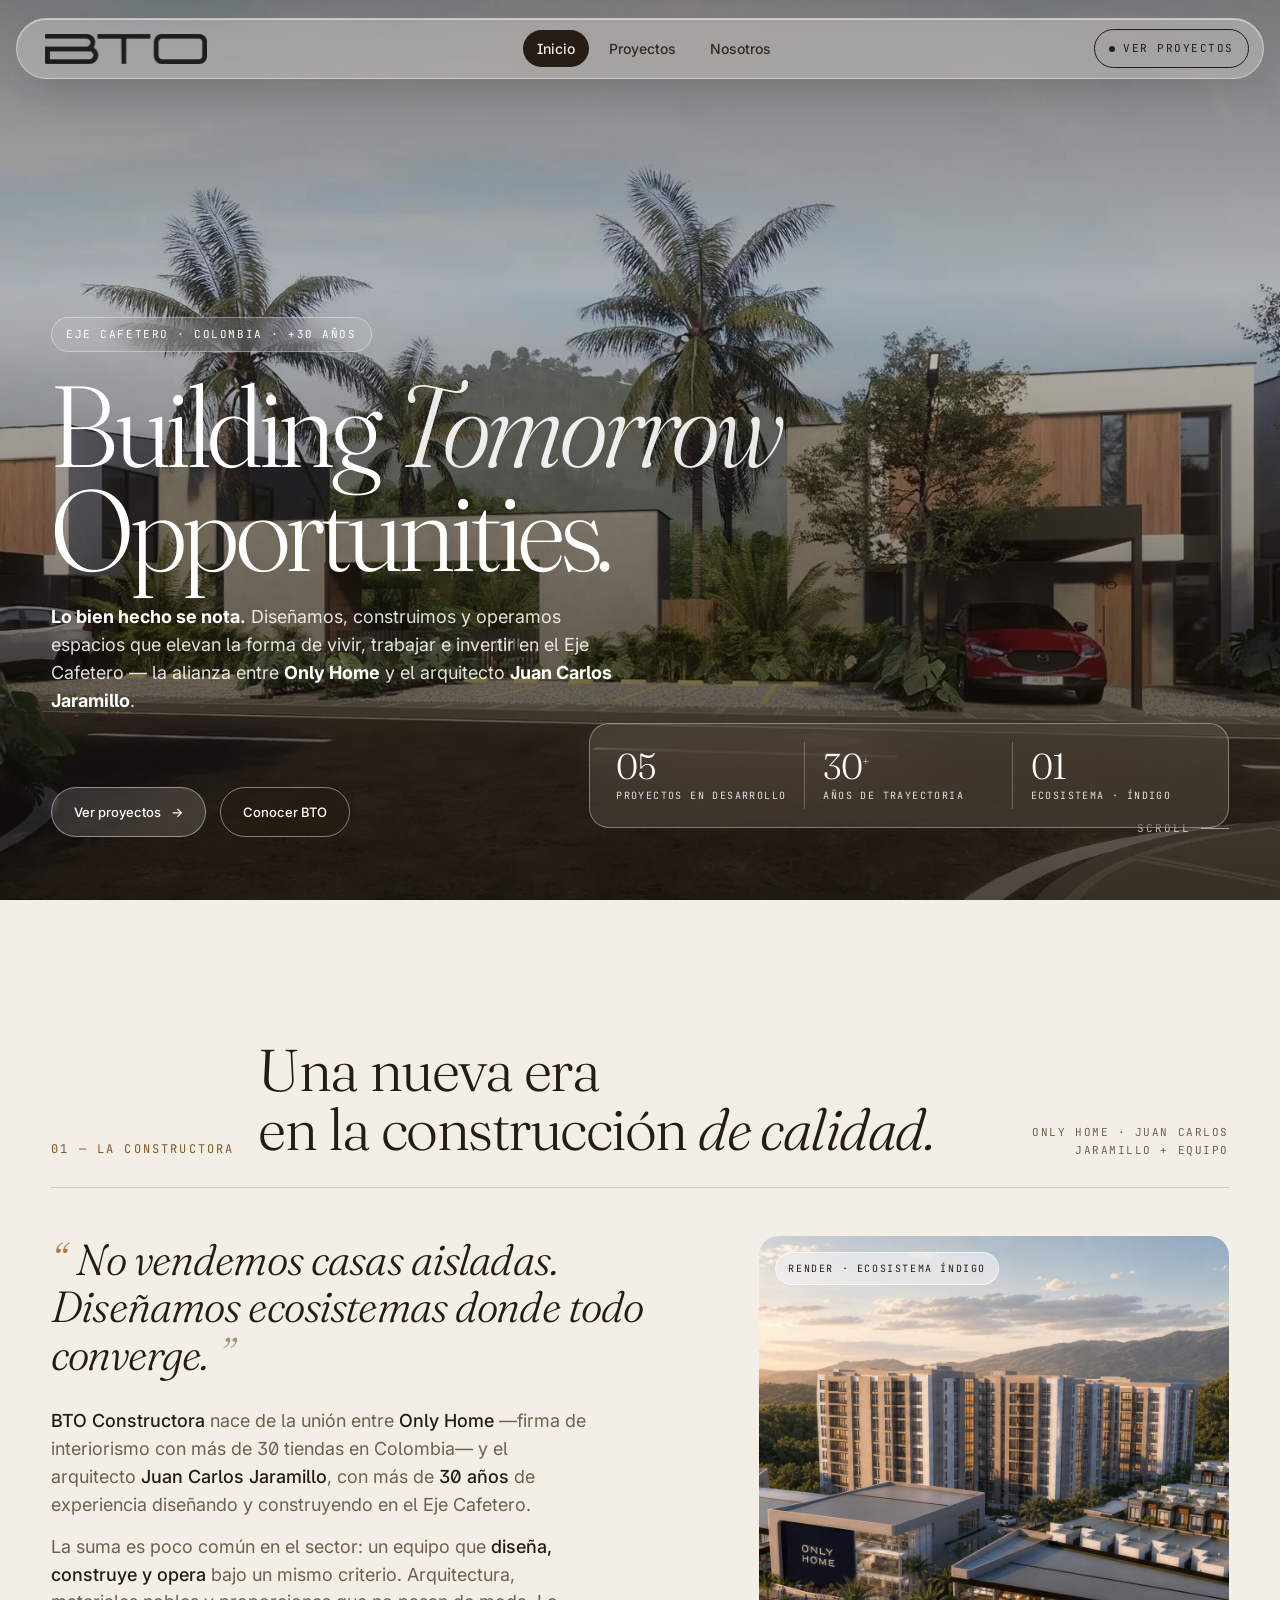
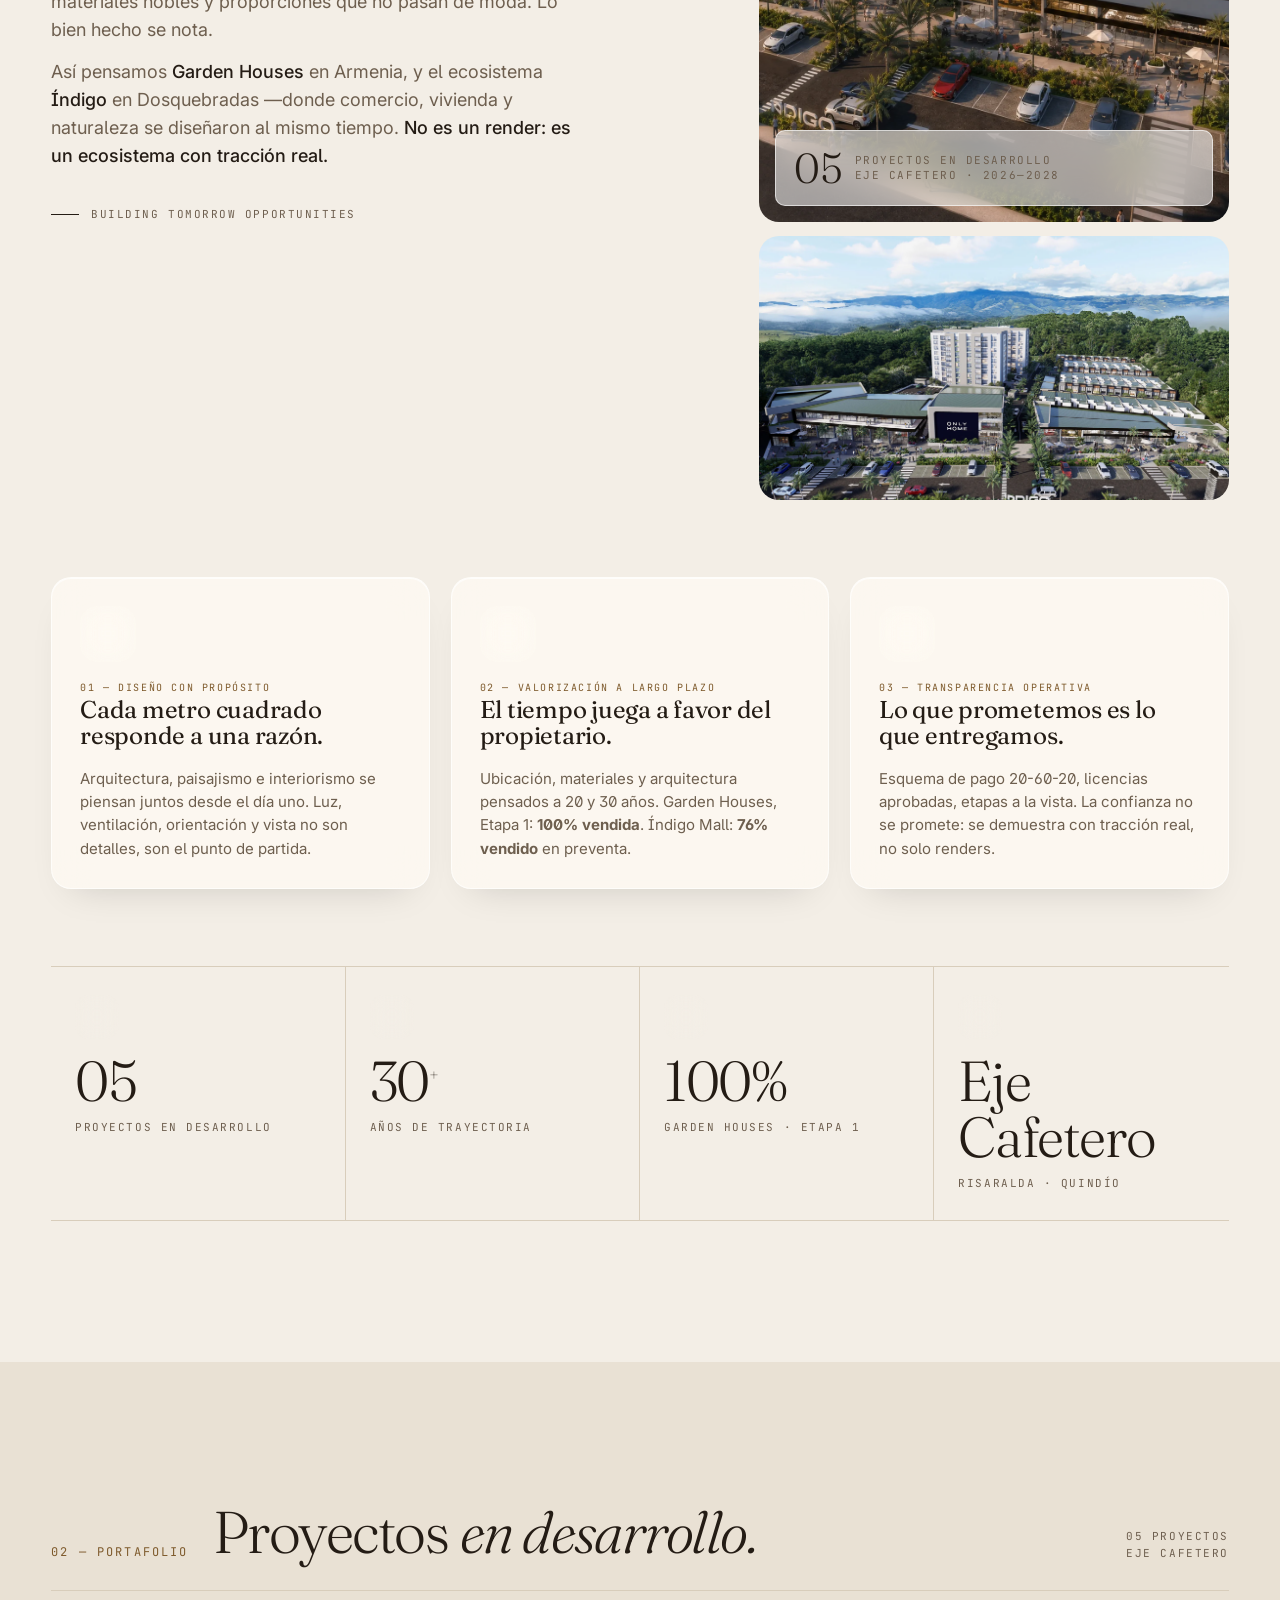
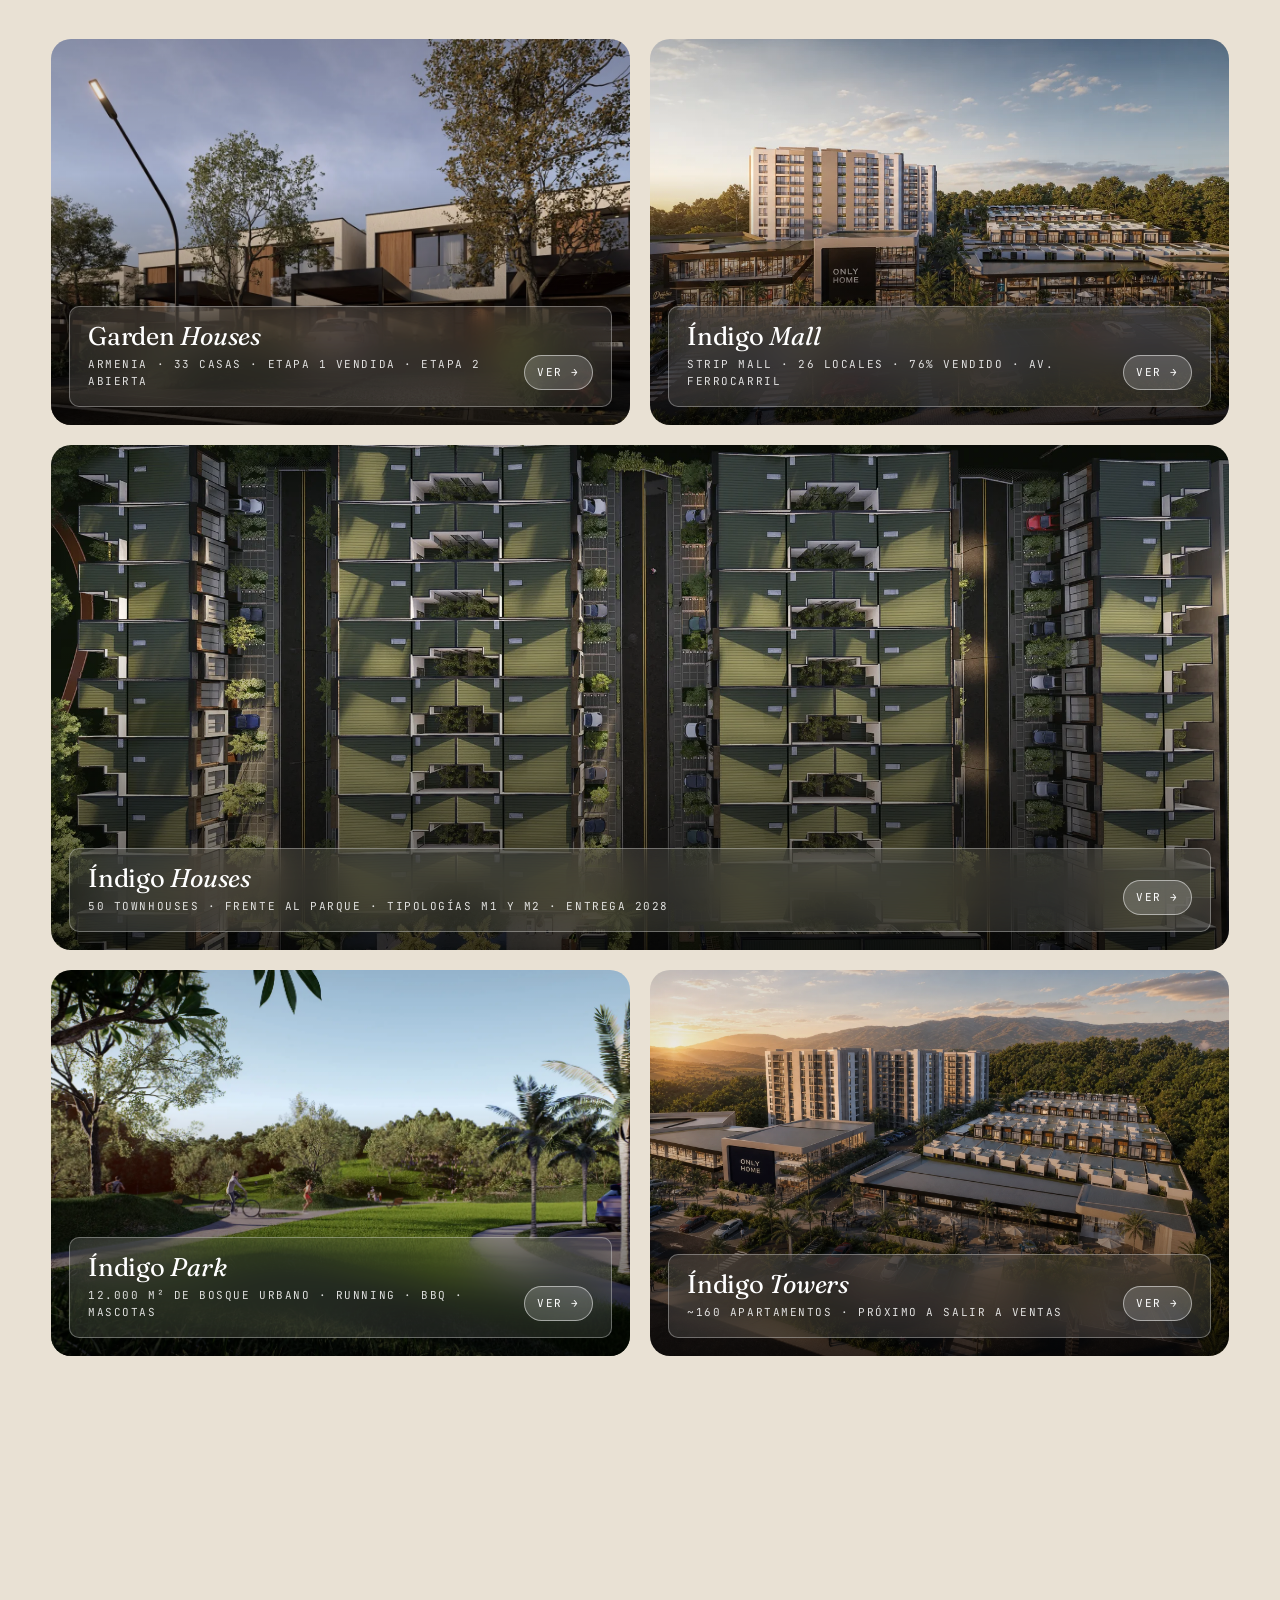
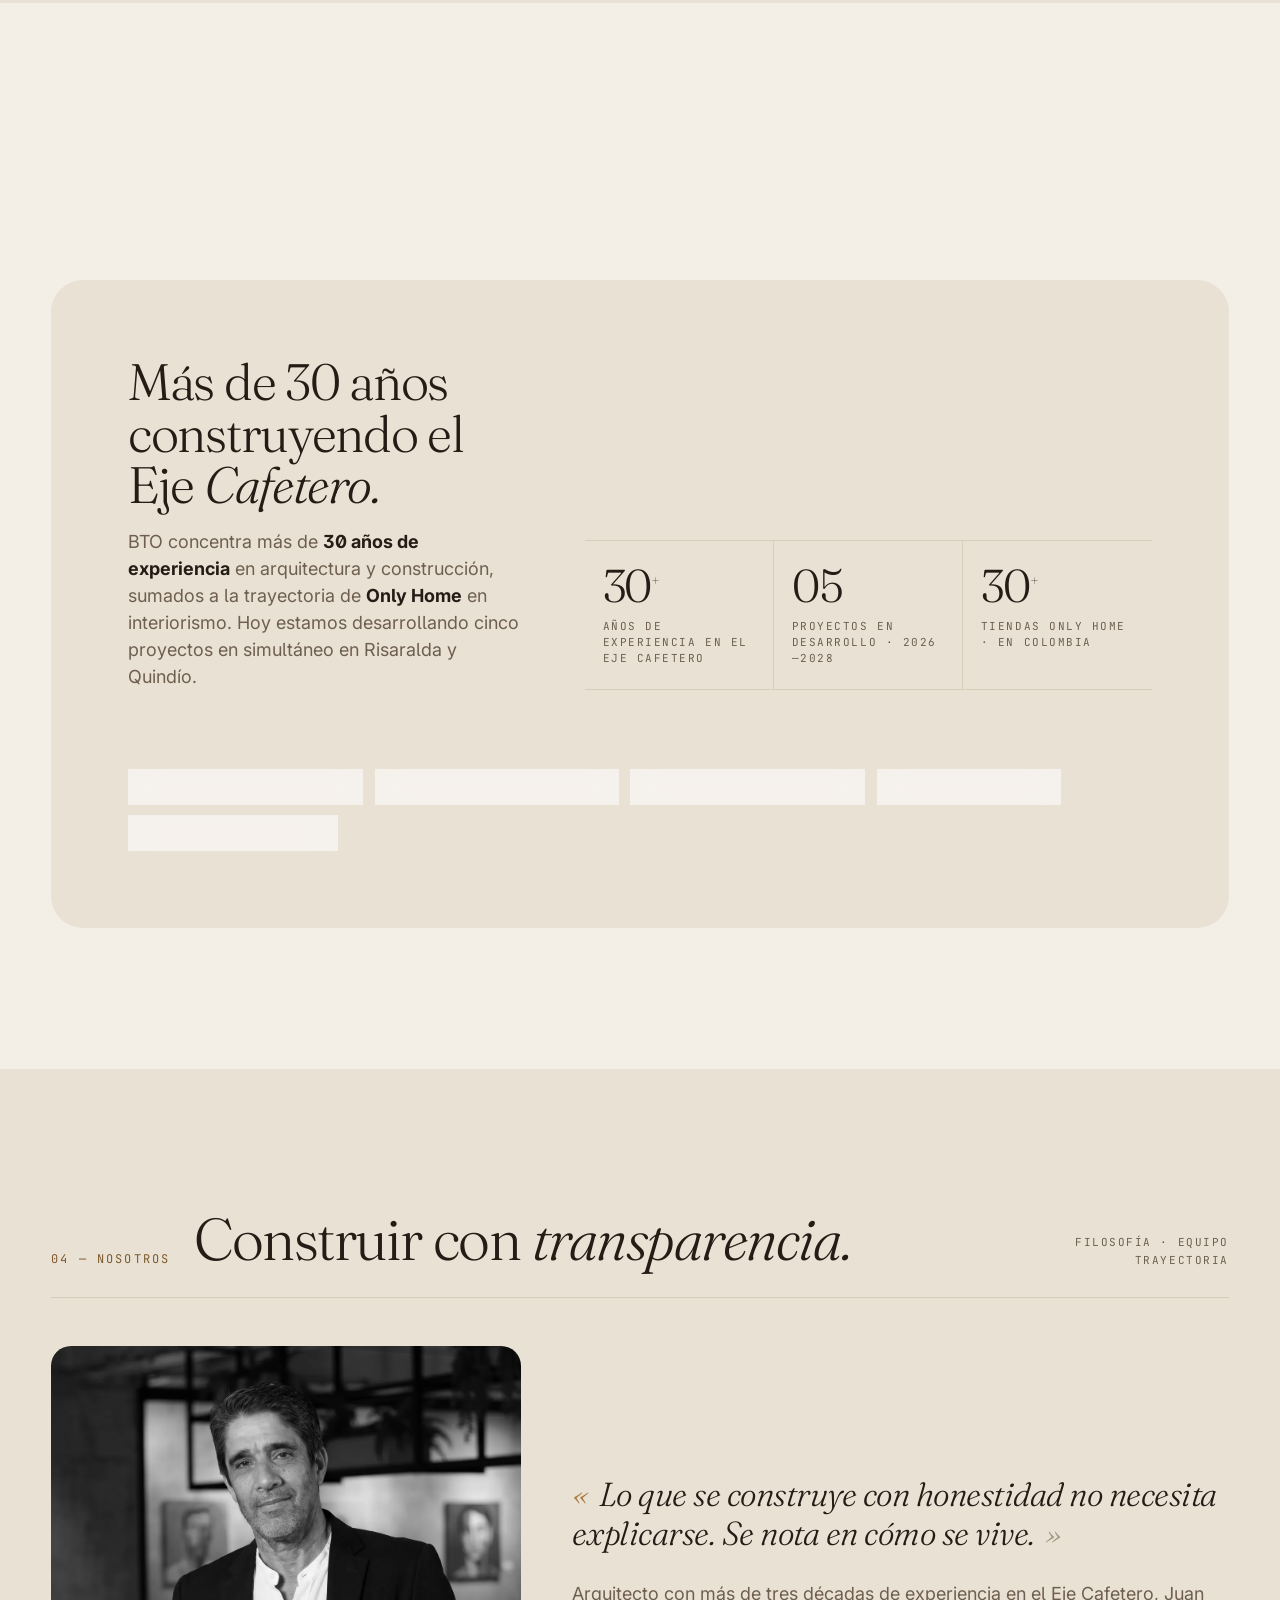
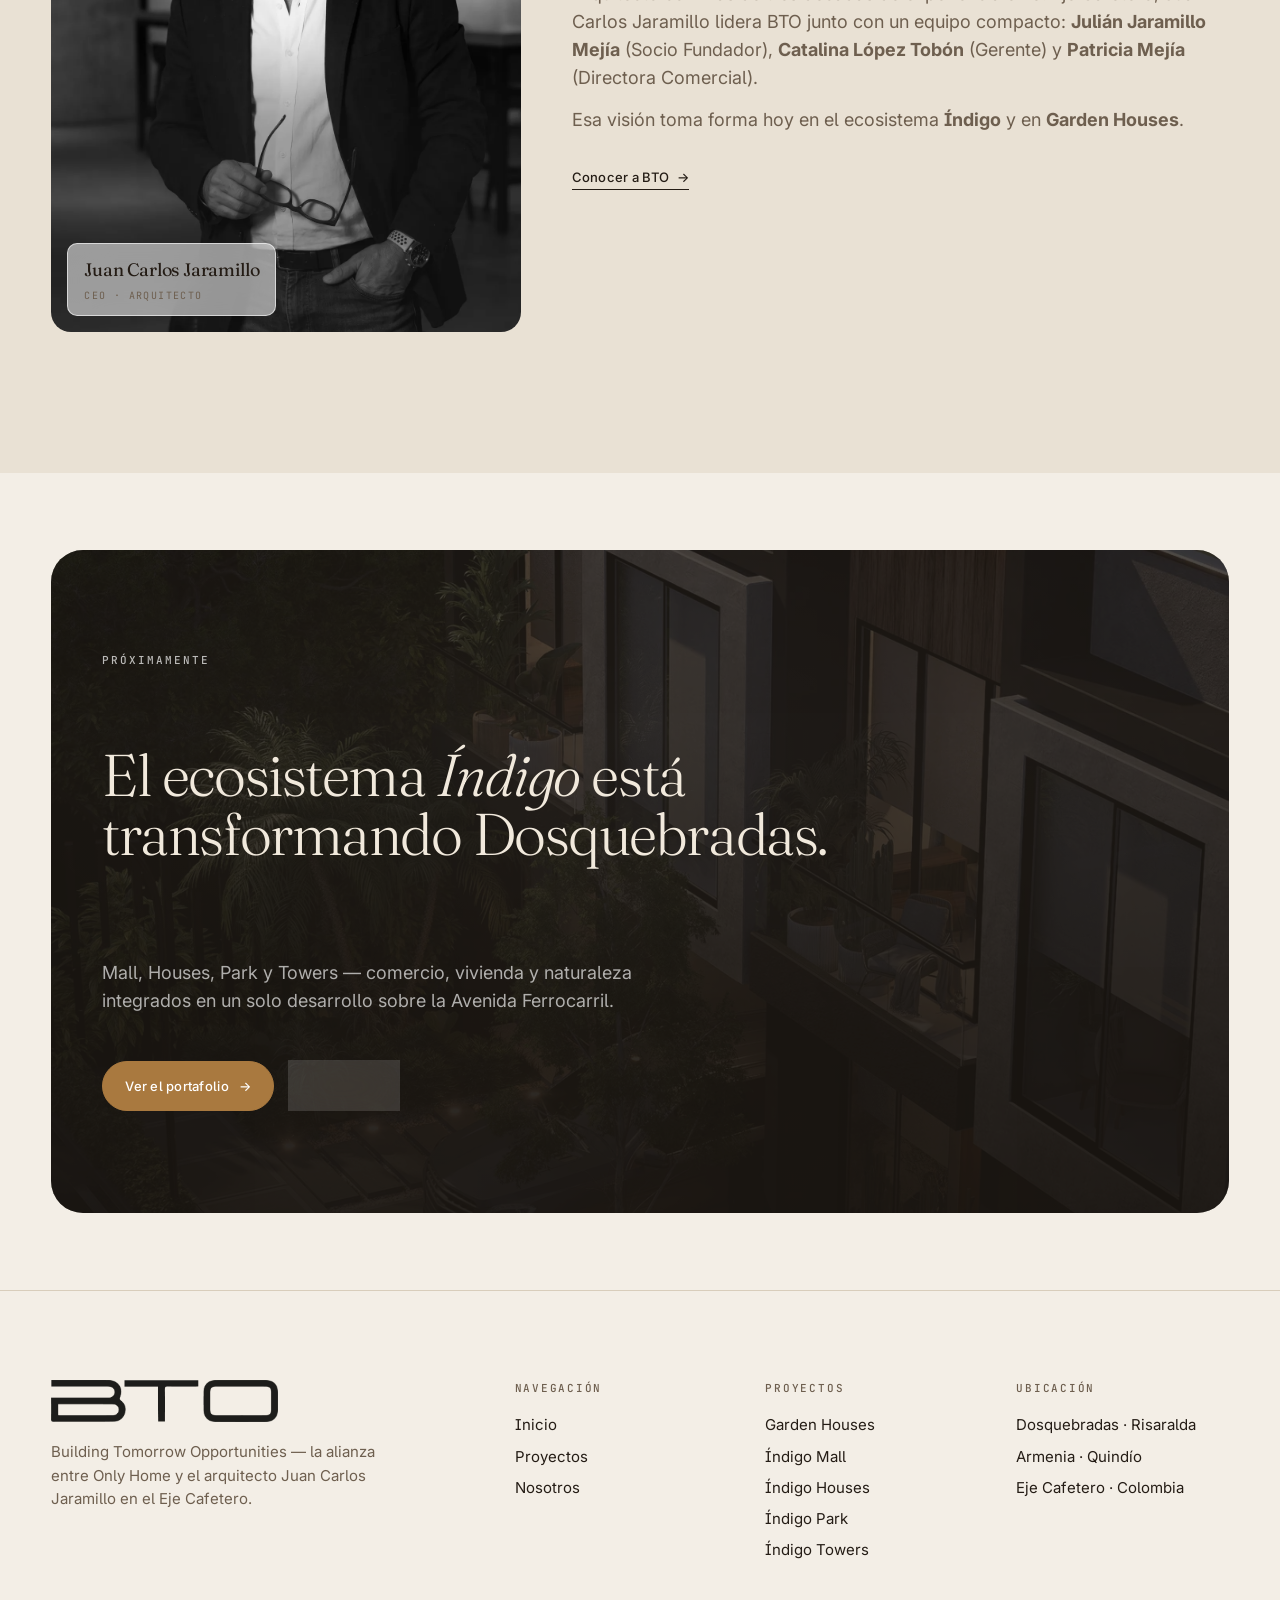
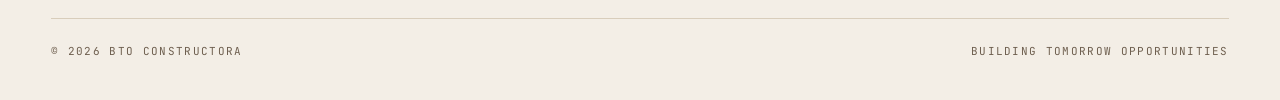
==== commit ca338caf: "Add full team (11 members) with named webp photos - Convert 11 BTO_TEAM*.jpg session photos to optim" ====
--- a/index.html
+++ b/index.html
@@ -328,7 +328,7 @@
 
     <div class="founder reveal">
       <div class="founder__media">
-        <img src="assets/img/team/juanjaramillo.jpg" alt="Juan Carlos Jaramillo, CEO y arquitecto de BTO Constructora">
+        <img src="assets/img/team/juan-carlos-jaramillo.webp" alt="Juan Carlos Jaramillo, CEO y arquitecto de BTO Constructora">
         <div class="founder__badge">
           <div class="n">Juan Carlos Jaramillo</div>
           <div class="r">CEO · Arquitecto</div>
--- a/assets/css/style.css
+++ b/assets/css/style.css
@@ -462,8 +462,9 @@
 }
 .project-card.tall .project-card__media { aspect-ratio: 3 / 4; }
 .project-card.wide .project-card__media { aspect-ratio: 21 / 9; }
+.project-card.r32 .project-card__media { aspect-ratio: 3 / 2; }
 .project-card__media img {
-  width: 100%; height: 100%; object-fit: cover;
+  width: 100%; height: 100%; object-fit: cover; object-position: center;
   transition: transform .8s var(--e-out);
 }
 .project-card:hover .project-card__media img { transform: scale(1.04); }
@@ -846,14 +847,14 @@
   gap: clamp(16px, 1.6vw, 24px);
 }
 .projects-5 .project-card { grid-column: span 3; }
-.projects-5 .project-card__media { aspect-ratio: 16/10; }
+.projects-5 .project-card__media { aspect-ratio: 3/2; }
 .projects-5 .project-card.featured { grid-column: span 6; }
 .projects-5 .project-card.featured .project-card__media { aspect-ratio: 21/9; }
 @media (max-width: 760px){
   .projects-5 .project-card,
   .projects-5 .project-card.featured { grid-column: span 6; }
   .projects-5 .project-card__media,
-  .projects-5 .project-card.featured .project-card__media { aspect-ratio: 16/10; }
+  .projects-5 .project-card.featured .project-card__media { aspect-ratio: 3/2; }
 }
 
 /* Project card with external CTA "Ver landing" */
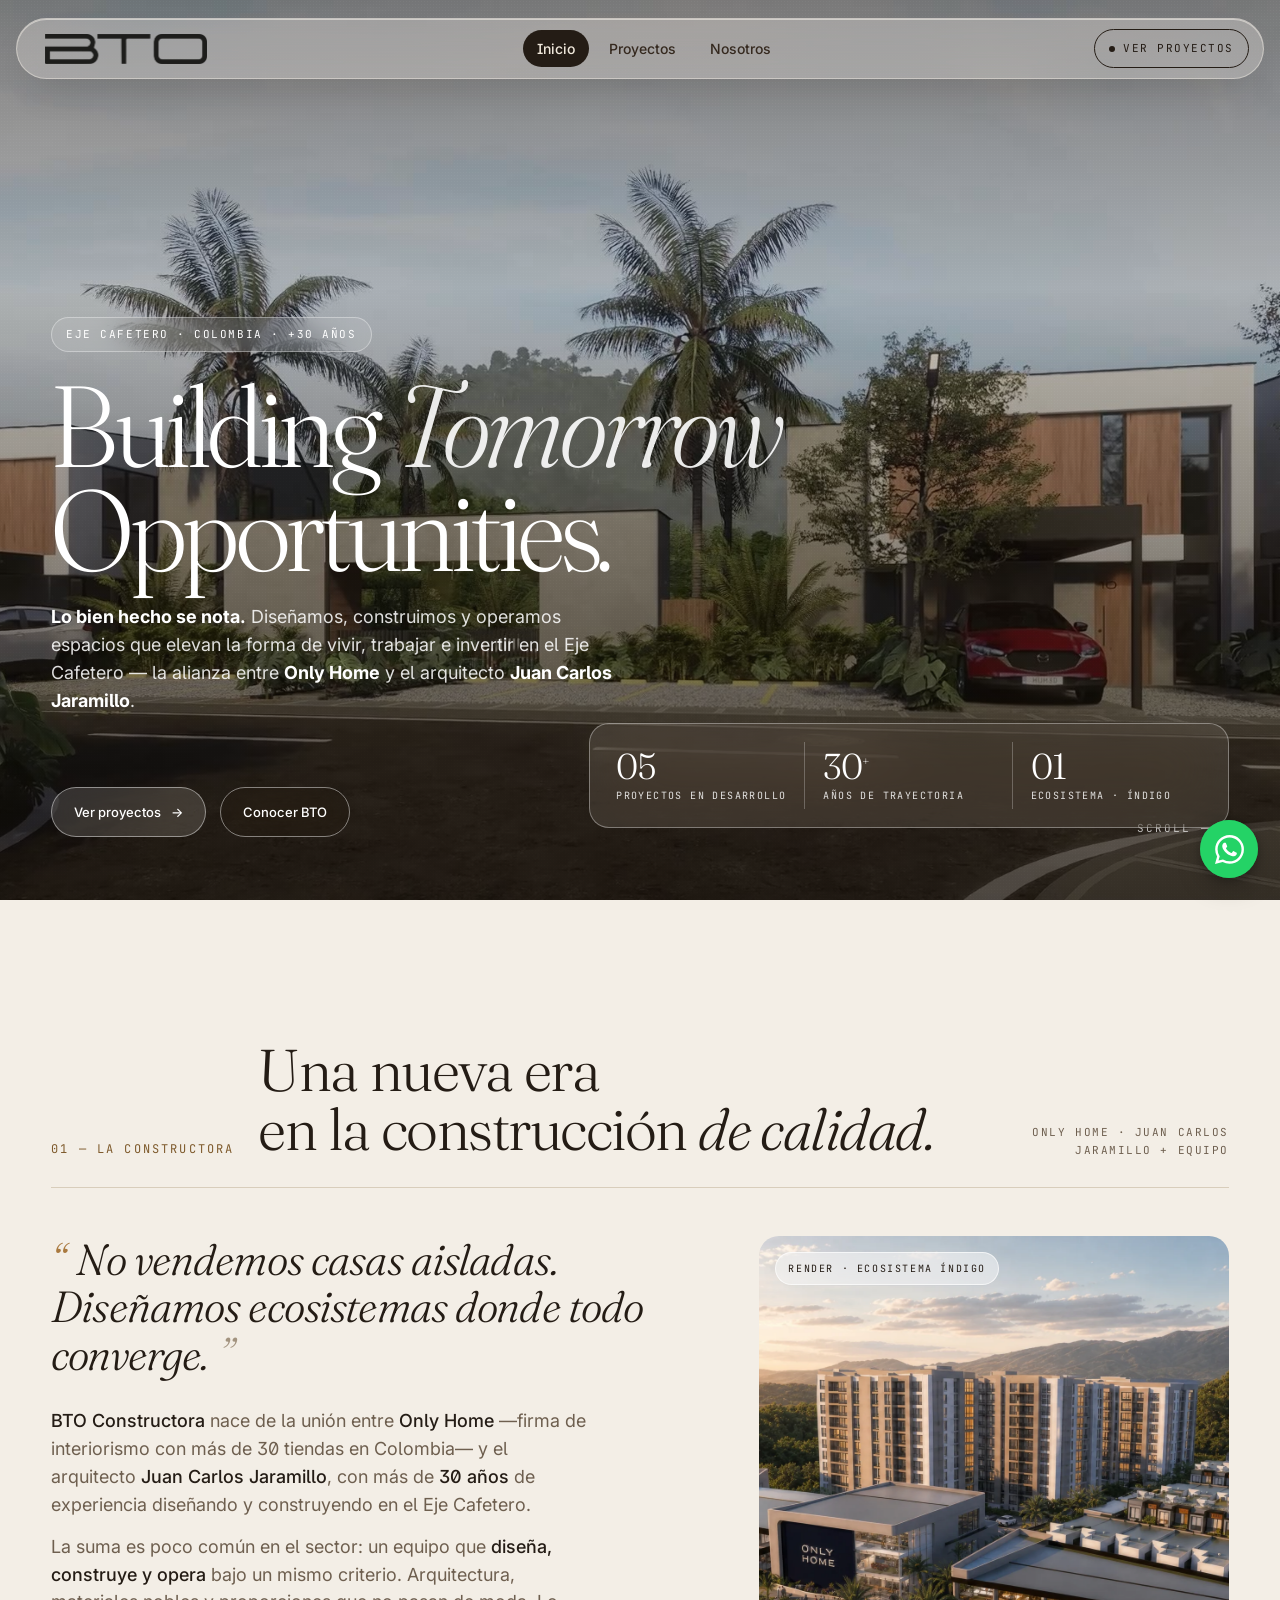
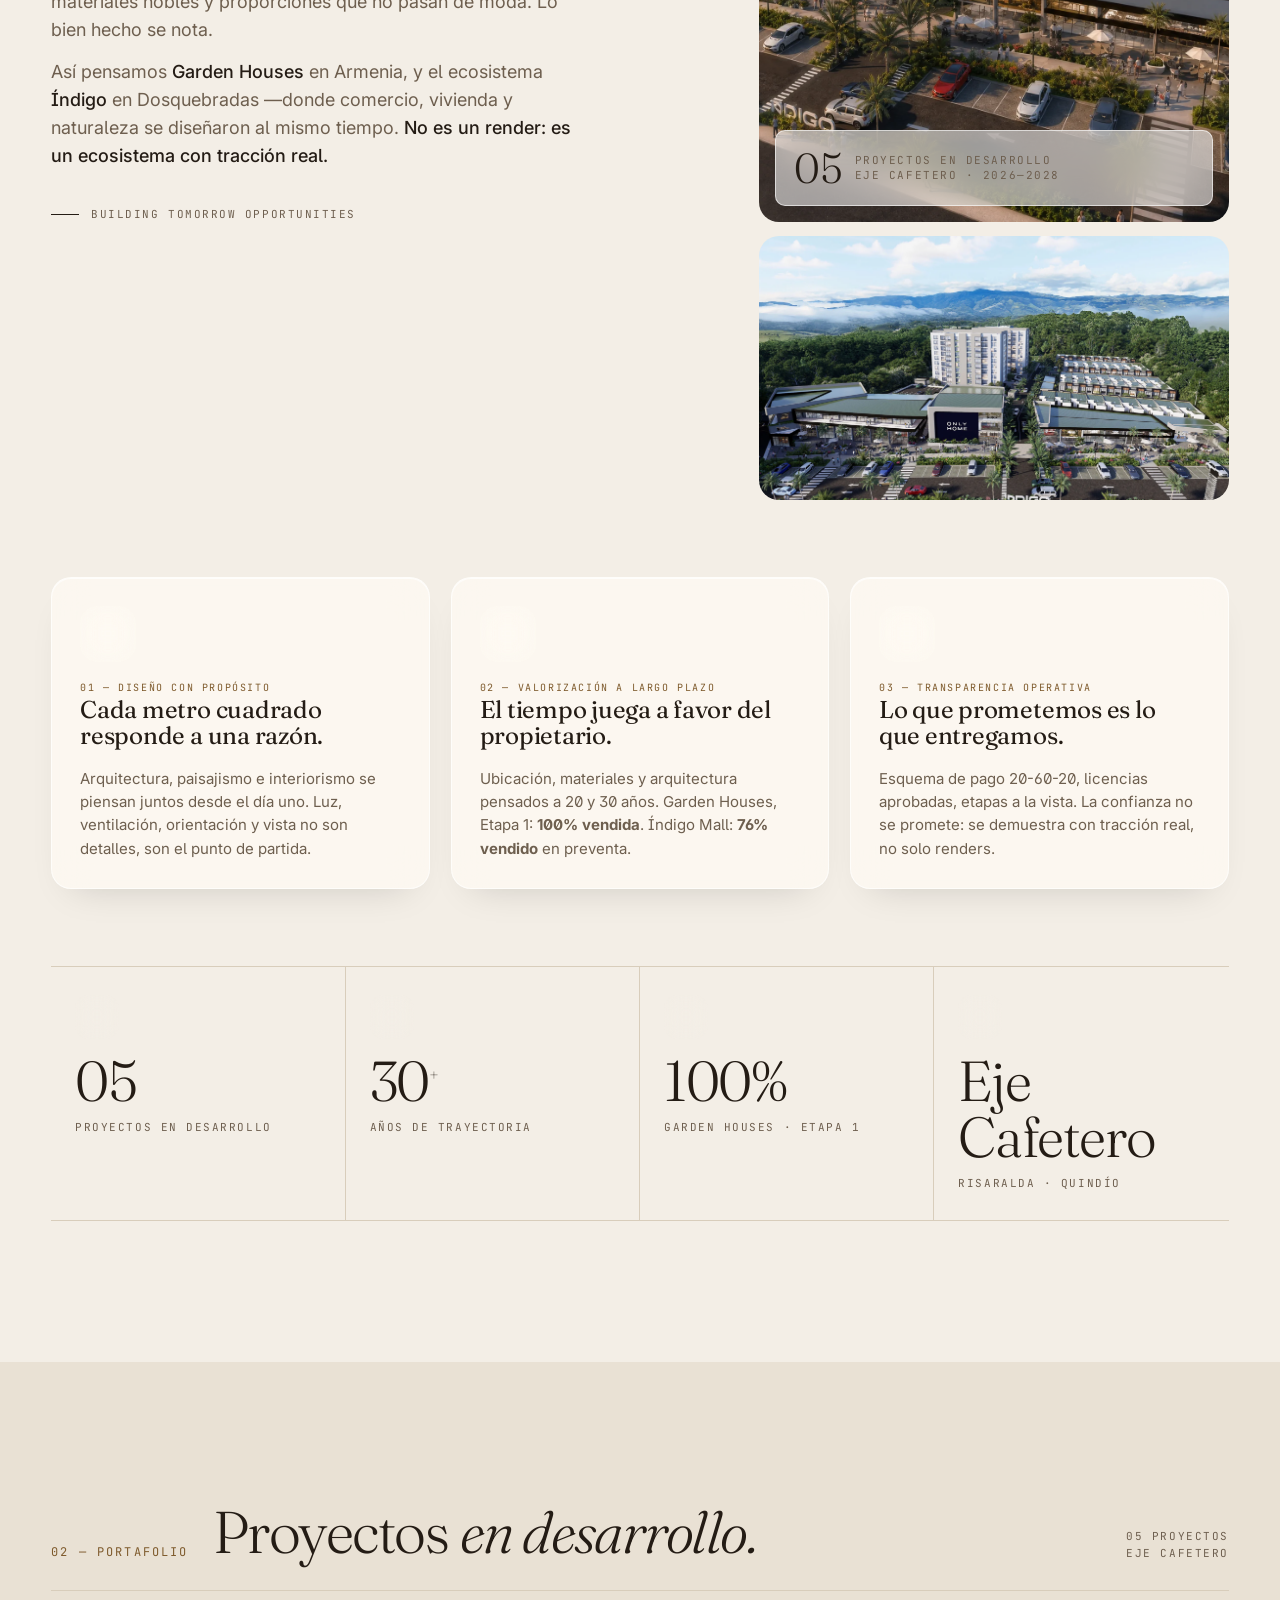
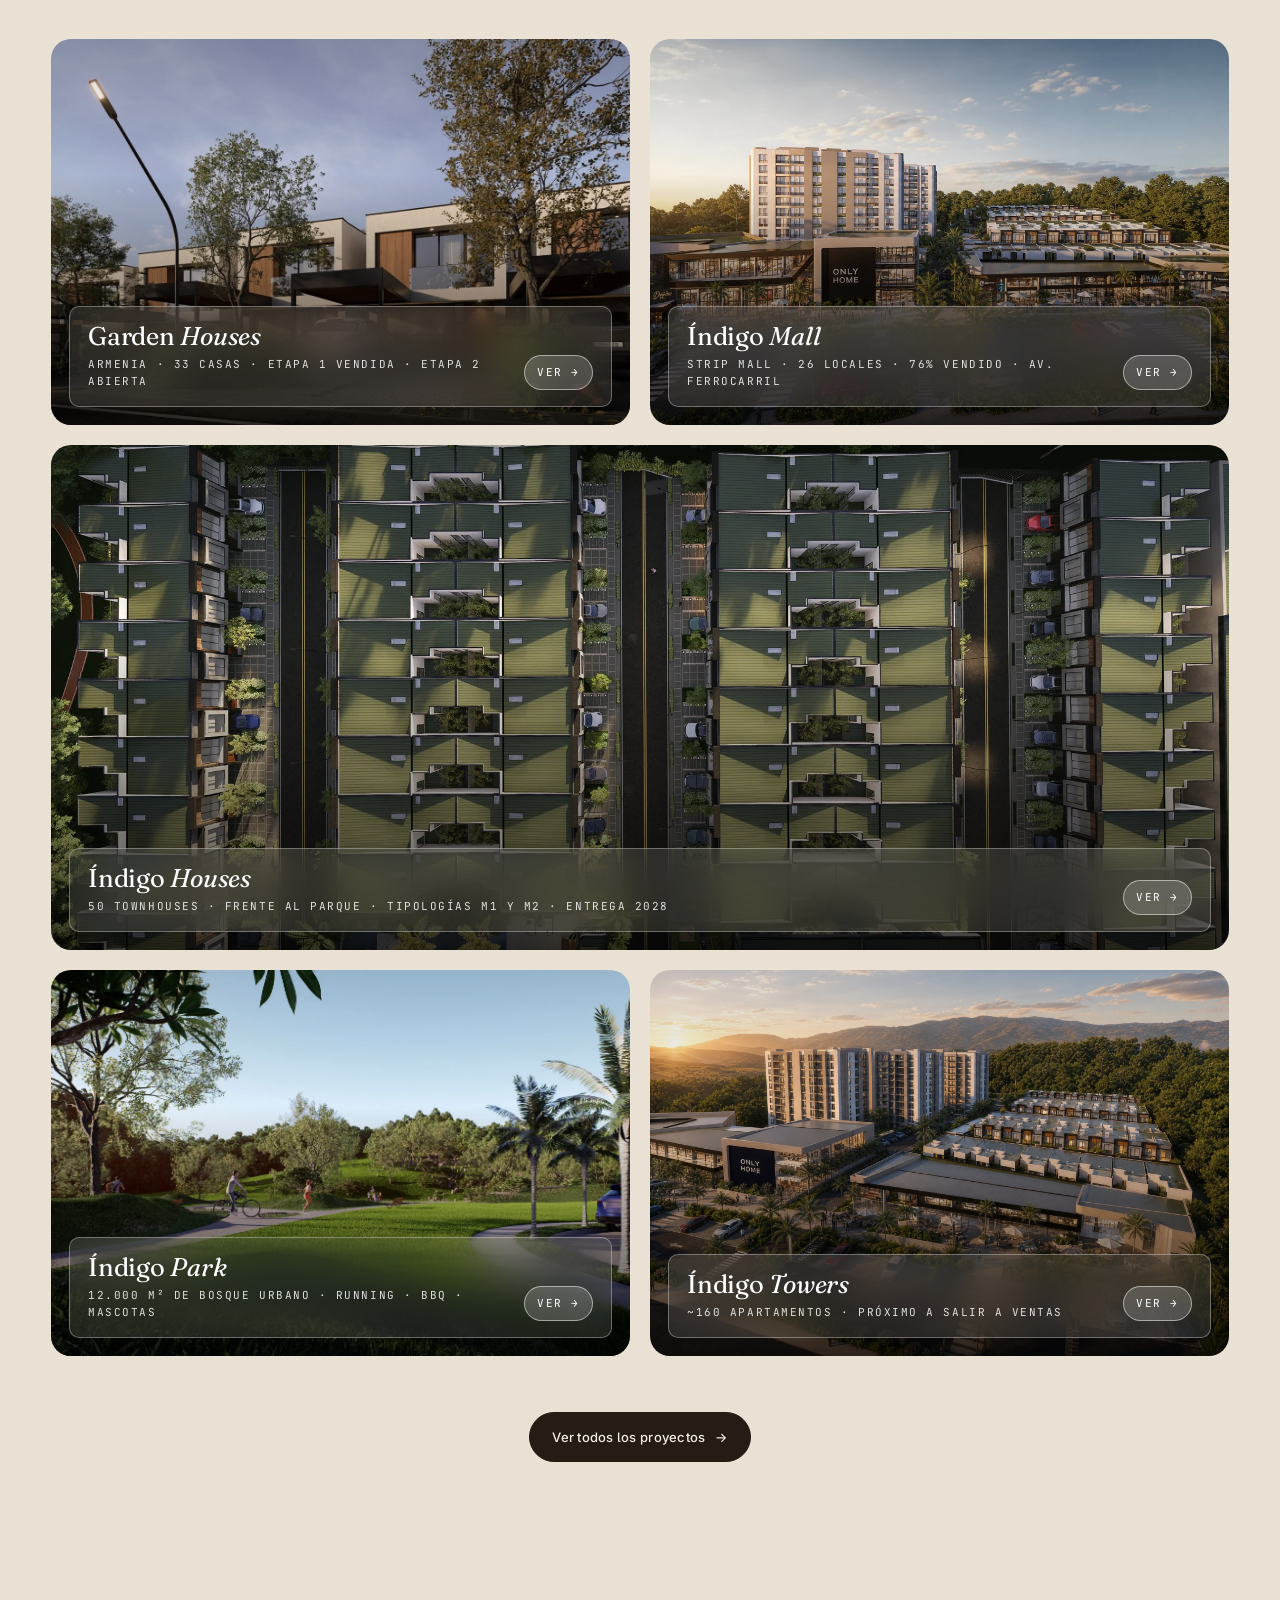
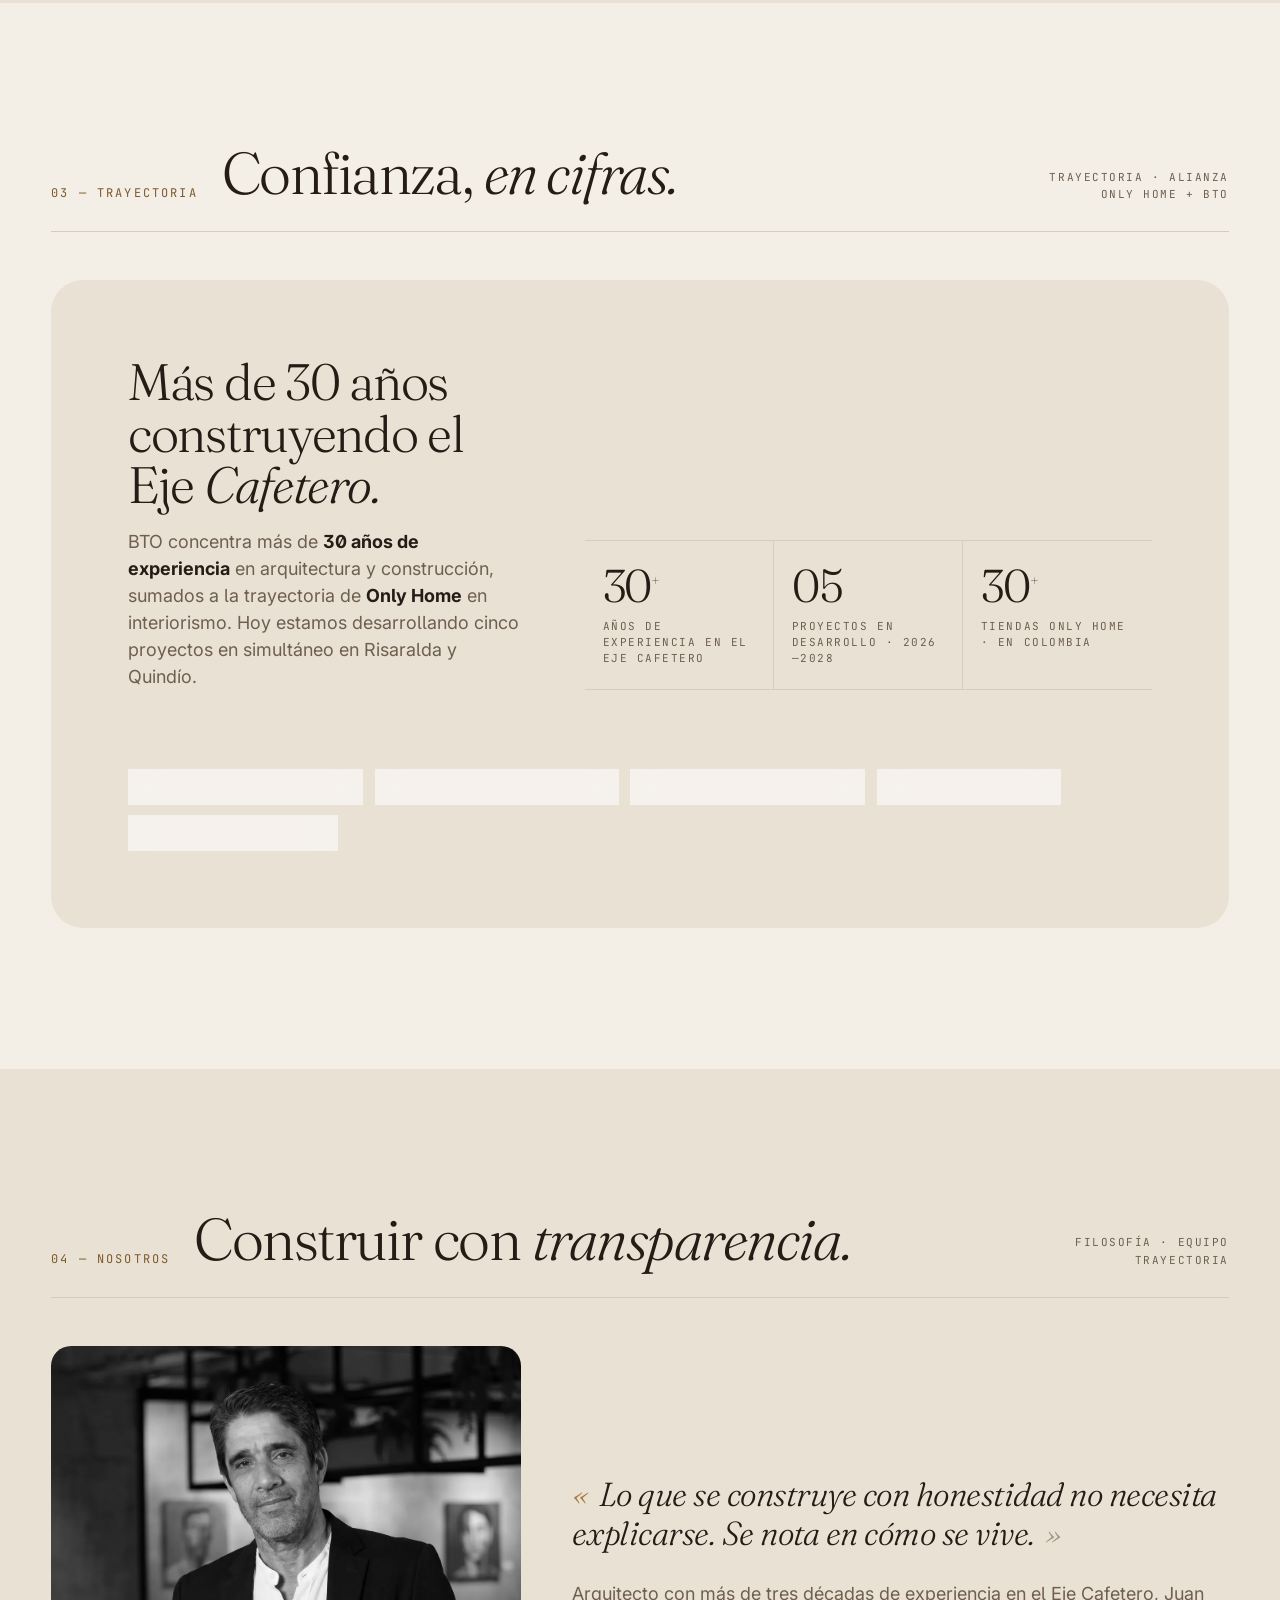
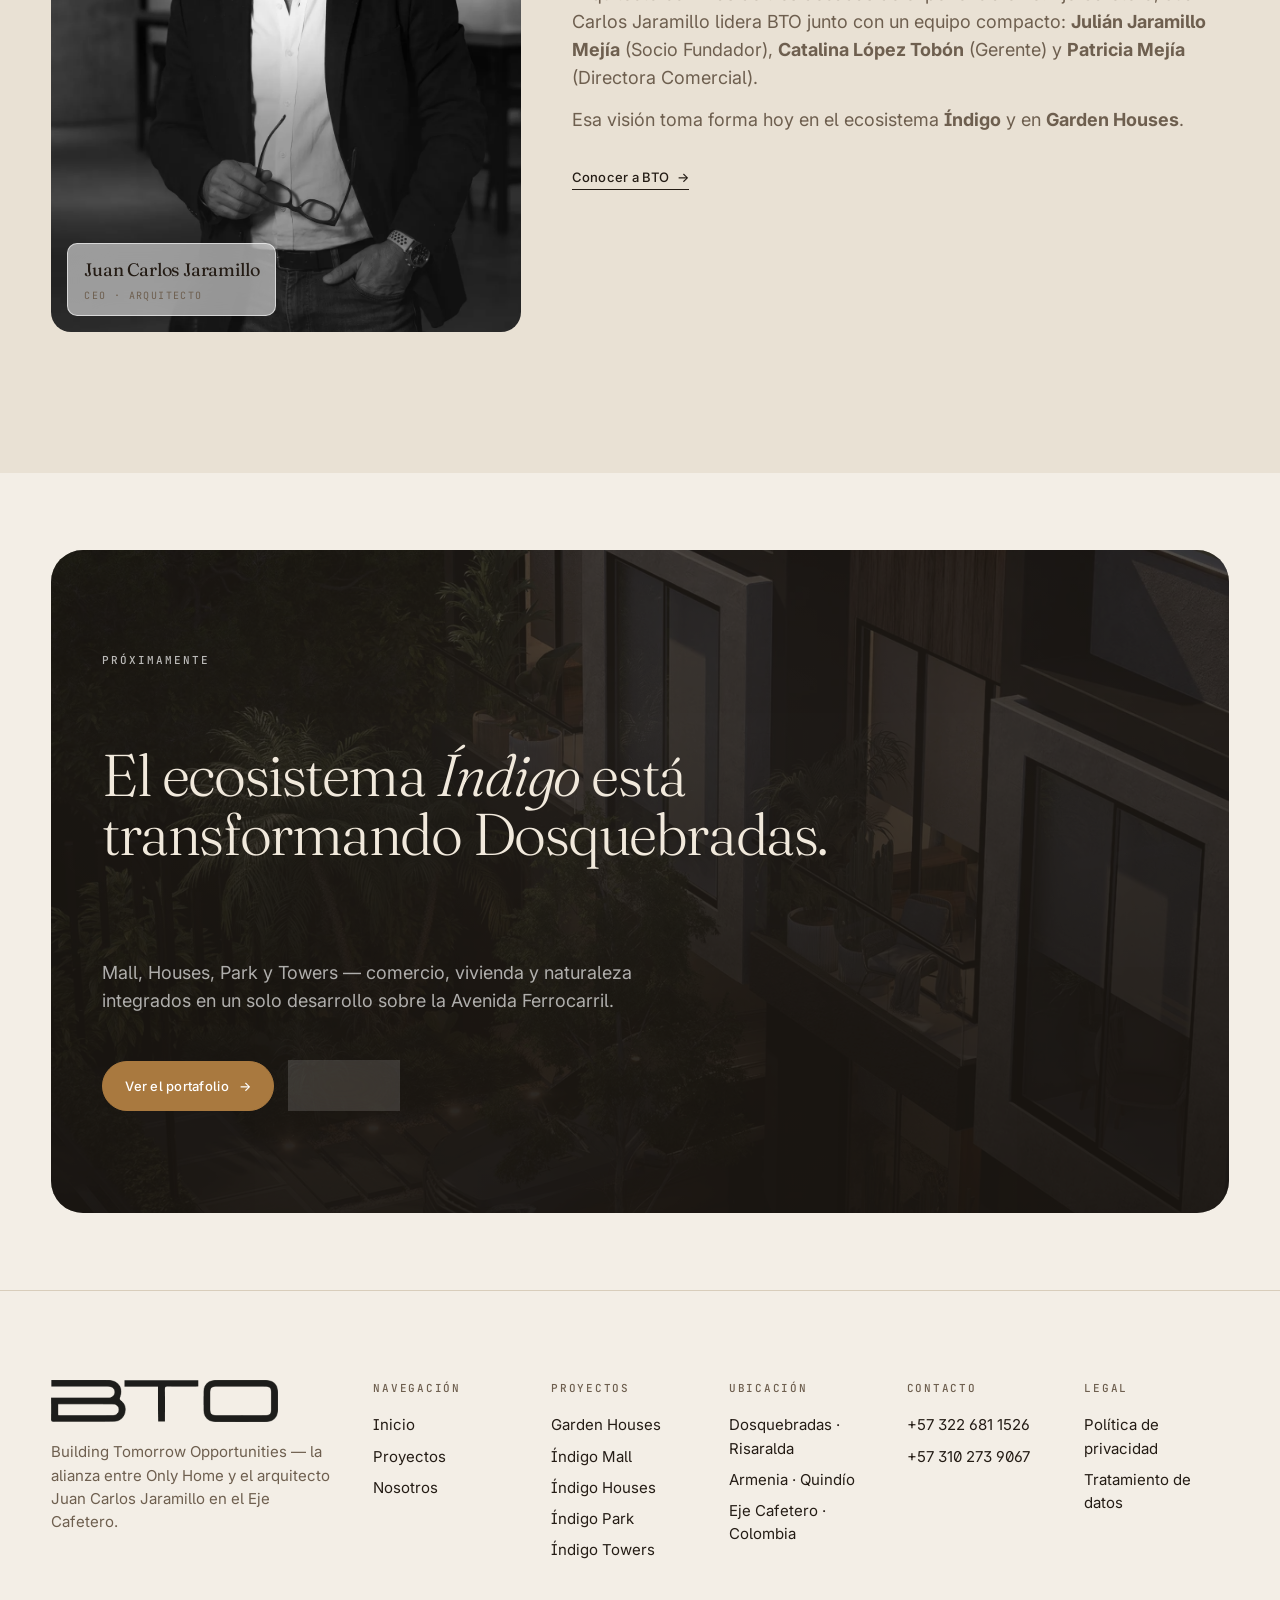
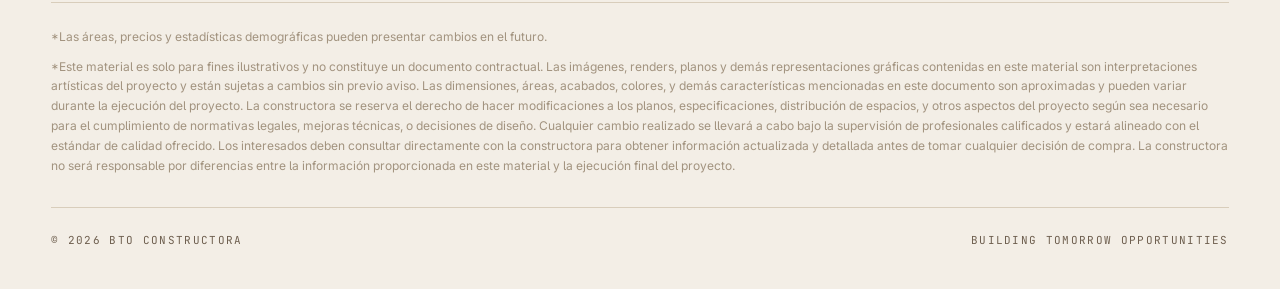
==== commit 83c4bf08: "Add legal disclaimer, contact numbers, WhatsApp button, and data-treatment pages - Footer (all 10 pa" ====
--- a/index.html
+++ b/index.html
@@ -401,13 +401,39 @@
         <li>Eje Cafetero · Colombia</li>
       </ul>
     </div>
-  </div>
+    <div>
+      <h5>Contacto</h5>
+      <ul>
+        <li><a href="tel:+573226811526">+57 322 681 1526</a></li>
+        <li><a href="tel:+573102739067">+57 310 273 9067</a></li>
+      </ul>
+    </div>
+    <div>
+      <h5>Legal</h5>
+      <ul>
+        <li><a href="legal/politica-tratamiento-datos.html">Política de privacidad</a></li>
+        <li><a href="legal/autorizacion-tratamiento-datos.html">Tratamiento de datos</a></li>
+      </ul>
+    </div>
+  </div>
+
+  <div class="footer__disclaimer">
+    <p>*Las áreas, precios y estadísticas demográficas pueden presentar cambios en el futuro.</p>
+    <p>*Este material es solo para fines ilustrativos y no constituye un documento contractual. Las imágenes, renders, planos y demás representaciones gráficas contenidas en este material son interpretaciones artísticas del proyecto y están sujetas a cambios sin previo aviso. Las dimensiones, áreas, acabados, colores, y demás características mencionadas en este documento son aproximadas y pueden variar durante la ejecución del proyecto. La constructora se reserva el derecho de hacer modificaciones a los planos, especificaciones, distribución de espacios, y otros aspectos del proyecto según sea necesario para el cumplimiento de normativas legales, mejoras técnicas, o decisiones de diseño. Cualquier cambio realizado se llevará a cabo bajo la supervisión de profesionales calificados y estará alineado con el estándar de calidad ofrecido. Los interesados deben consultar directamente con la constructora para obtener información actualizada y detallada antes de tomar cualquier decisión de compra. La constructora no será responsable por diferencias entre la información proporcionada en este material y la ejecución final del proyecto.</p>
+  </div>
+
   <div class="footer__bottom">
     <span>© 2026 BTO Constructora</span>
     <span>Building Tomorrow Opportunities</span>
   </div>
 </footer>
 
+<!-- WhatsApp floating button -->
+<a class="whatsapp-float" href="https://wa.me/573226811526?text=Hola%2C%20quiero%20más%20información%20sobre%20los%20proyectos%20de%20BTO%20Constructora." target="_blank" rel="noopener" aria-label="Escríbenos por WhatsApp">
+  <span class="whatsapp-float__pulse" aria-hidden="true"></span>
+  <svg viewBox="0 0 24 24" aria-hidden="true"><path d="M17.472 14.382c-.297-.149-1.758-.867-2.03-.967-.273-.099-.471-.148-.67.15-.197.297-.767.966-.94 1.164-.173.199-.347.223-.644.075-.297-.15-1.255-.463-2.39-1.475-.883-.788-1.48-1.761-1.653-2.059-.173-.297-.018-.458.13-.606.134-.133.298-.347.446-.52.149-.174.198-.298.298-.497.099-.198.05-.371-.025-.52-.075-.149-.669-1.612-.916-2.207-.242-.579-.487-.5-.669-.51-.173-.008-.371-.01-.57-.01-.198 0-.52.074-.792.372-.272.297-1.04 1.016-1.04 2.479 0 1.462 1.065 2.875 1.213 3.074.149.198 2.096 3.2 5.077 4.487.709.306 1.262.489 1.694.625.712.227 1.36.195 1.871.118.571-.085 1.758-.719 2.006-1.413.248-.694.248-1.289.173-1.413-.074-.124-.272-.198-.57-.347z"/><path d="M12.05 21.785h-.004a9.87 9.87 0 01-5.031-1.378l-.361-.214-3.741.982.998-3.648-.235-.374a9.86 9.86 0 01-1.51-5.26c.001-5.45 4.436-9.885 9.888-9.885 2.64 0 5.122 1.03 6.988 2.898a9.825 9.825 0 012.893 6.994c-.003 5.45-4.437 9.885-9.885 9.885zm8.413-18.297A11.815 11.815 0 0012.05.003C5.495.003.16 5.336.157 11.892a11.86 11.86 0 001.588 5.945L0 24l6.304-1.654a11.888 11.888 0 005.741 1.464h.005c6.554 0 11.89-5.334 11.893-11.891a11.821 11.821 0 00-3.48-8.431z"/></svg>
+</a>
+
 <script src="assets/js/main.js"></script>
 </body>
 </html>
--- a/assets/css/style.css
+++ b/assets/css/style.css
@@ -699,7 +699,7 @@
   margin-top: 0;
 }
 .footer__grid {
-  display: grid; grid-template-columns: 2fr 1fr 1fr 1fr; gap: clamp(24px, 3vw, 56px);
+  display: grid; grid-template-columns: 2fr 1fr 1fr 1fr 1fr 1fr; gap: clamp(20px, 2.6vw, 48px);
   max-width: 1360px; margin: 0 auto;
 }
 .footer h5 { font-family: var(--f-mono); font-size: 11px; letter-spacing: .16em; text-transform: uppercase; color: var(--ink-muted); margin: 0 0 16px; font-weight: 500; }
@@ -709,14 +709,30 @@
 .footer__big { font-family: var(--f-display); font-weight: 300; font-size: clamp(36px, 4vw, 64px); line-height: 1; letter-spacing: -.025em; }
 .footer__big em { font-style: italic; }
 .footer__bottom {
-  max-width: 1360px; margin: 56px auto 0;
+  max-width: 1360px; margin: 32px auto 0;
   padding-top: 24px; border-top: 1px solid var(--line);
   display: flex; justify-content: space-between; gap: 16px;
   font-family: var(--f-mono); font-size: 11px; letter-spacing: .12em; text-transform: uppercase; color: var(--ink-muted);
   flex-wrap: wrap;
 }
+@media (max-width: 900px){
+  .footer__grid { grid-template-columns: 1fr 1fr 1fr; }
+}
 @media (max-width: 760px){
   .footer__grid { grid-template-columns: 1fr 1fr; }
+}
+
+/* Footer legal disclaimer — small print above the copyright line */
+.footer__disclaimer {
+  max-width: 1360px; margin: 40px auto 0;
+  padding-top: 24px; border-top: 1px solid var(--line);
+  display: grid; gap: 10px;
+}
+.footer__disclaimer p {
+  margin: 0;
+  font-size: 12px;
+  line-height: 1.65;
+  color: var(--ink-faint);
 }
 
 /* ============================================================
@@ -927,6 +943,101 @@
 .reveal.is-in { opacity: 1; transform: translateY(0); }
 
 /* ============================================================
+   In-page legal disclaimer (used on project detail pages)
+   ============================================================ */
+.disclaimer {
+  border-top: 1px solid var(--line);
+  padding-top: 24px;
+  display: grid; gap: 10px;
+}
+.disclaimer p {
+  margin: 0;
+  font-size: 12px;
+  line-height: 1.65;
+  color: var(--ink-faint);
+  max-width: 84ch;
+}
+
+/* ============================================================
+   WhatsApp floating button
+   ============================================================ */
+.whatsapp-float {
+  position: fixed;
+  right: 22px; bottom: 22px;
+  z-index: 120;
+  width: 58px; height: 58px;
+  display: inline-grid; place-items: center;
+  border-radius: 50%;
+  background: #25D366;
+  box-shadow: 0 10px 30px -8px rgba(0,0,0,.45), 0 2px 10px rgba(0,0,0,.2);
+  text-decoration: none;
+  transition: transform .25s var(--e-out), box-shadow .25s var(--e-out);
+  isolation: isolate;
+}
+.whatsapp-float:hover { transform: translateY(-3px) scale(1.05); box-shadow: 0 16px 40px -10px rgba(0,0,0,.5), 0 2px 10px rgba(0,0,0,.25); }
+.whatsapp-float svg { width: 29px; height: 29px; fill: #fff; position: relative; z-index: 1; }
+.whatsapp-float__pulse {
+  position: absolute; inset: 0;
+  border-radius: 50%;
+  background: #25D366;
+  opacity: .5;
+  z-index: -1;
+  animation: wa-pulse 2.6s ease-out infinite;
+}
+@keyframes wa-pulse {
+  0%   { transform: scale(1);   opacity: .5; }
+  100% { transform: scale(1.85); opacity: 0; }
+}
+@media (max-width: 640px){
+  .whatsapp-float { right: 16px; bottom: 16px; width: 52px; height: 52px; }
+  .whatsapp-float svg { width: 26px; height: 26px; }
+}
+
+/* ============================================================
+   Legal documents (Política / Autorización de tratamiento de datos)
+   ============================================================ */
+.legal-hero {
+  padding: clamp(140px, 18vh, 200px) clamp(20px, 4vw, 64px) clamp(40px, 6vh, 56px);
+}
+.legal-meta {
+  font-family: var(--f-mono); font-size: 12px; letter-spacing: .08em; color: var(--ink-muted);
+  margin-top: 18px;
+}
+.legal-intro {
+  font-size: var(--t-lead); color: var(--ink); line-height: 1.55; max-width: 72ch; margin-top: 20px;
+}
+.legal-doc {
+  display: grid; gap: clamp(32px, 4vw, 48px);
+}
+.legal-doc section {
+  display: grid; gap: 14px;
+  padding-top: clamp(28px, 3vw, 40px);
+  border-top: 1px solid var(--line);
+}
+.legal-doc section:first-child { border-top: none; padding-top: 0; }
+.legal-doc h2 {
+  font-family: var(--f-display); font-weight: 400;
+  font-size: clamp(24px, 2.2vw, 34px); letter-spacing: -.01em; line-height: 1.15;
+  margin: 0; color: var(--ink);
+}
+.legal-doc h3 {
+  font-family: var(--f-sans); font-weight: 600;
+  font-size: 16px; letter-spacing: -.005em;
+  margin: 10px 0 0; color: var(--ink);
+}
+.legal-doc p, .legal-doc li { font-size: 15px; line-height: 1.7; color: var(--ink-muted); }
+.legal-doc p strong, .legal-doc li strong { color: var(--ink); font-weight: 600; }
+.legal-doc ol, .legal-doc ul { margin: 4px 0 0; padding-left: 22px; display: grid; gap: 9px; }
+.legal-doc ol { list-style: decimal; }
+.legal-doc ul { list-style: disc; }
+.legal-doc a { color: var(--ink); text-decoration: underline; text-underline-offset: 3px; }
+.legal-doc a:hover { color: var(--accent-deep); }
+.legal-doc .legal-signoff {
+  margin-top: 8px; padding-top: 28px; border-top: 1px solid var(--line);
+  font-family: var(--f-mono); font-size: 12px; letter-spacing: .04em; color: var(--ink-muted); line-height: 1.8;
+}
+
+/* ============================================================
    Misc
    ============================================================ */
 ::selection { background: var(--ink); color: var(--bg); }
